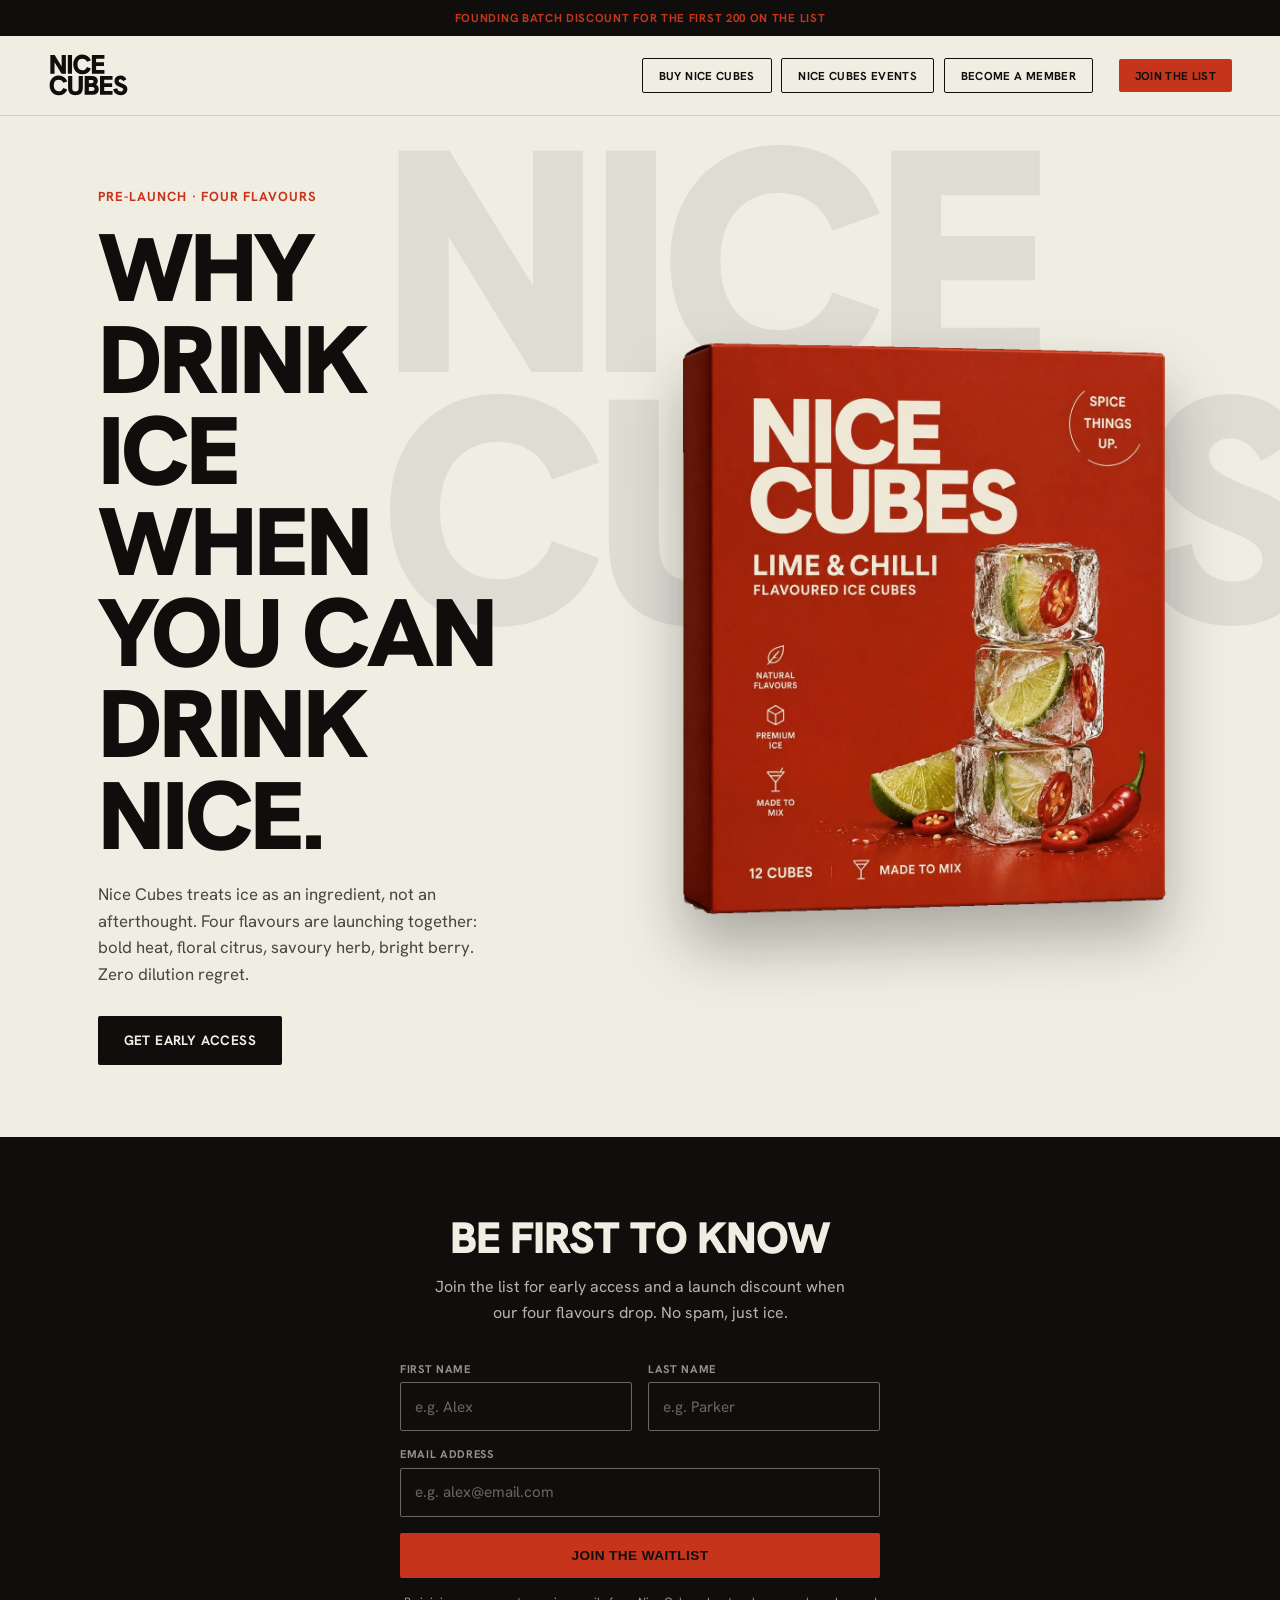
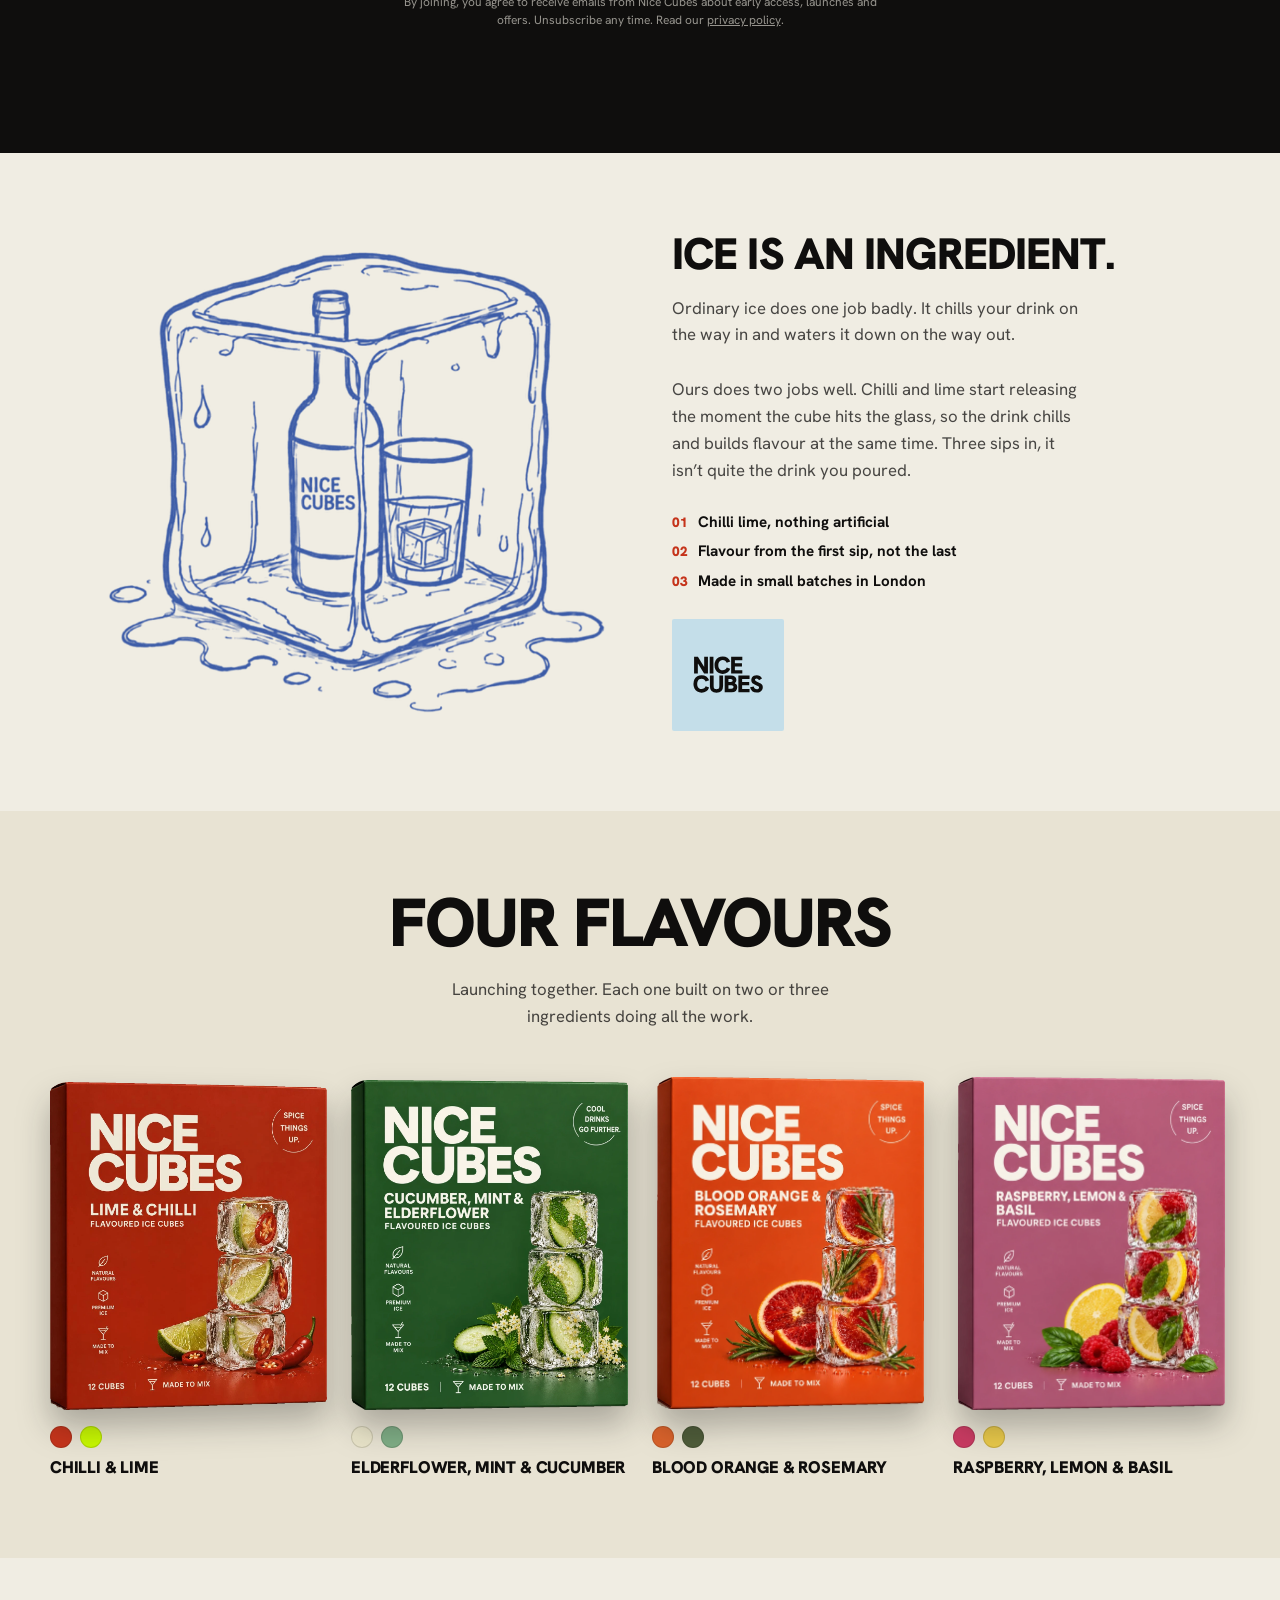
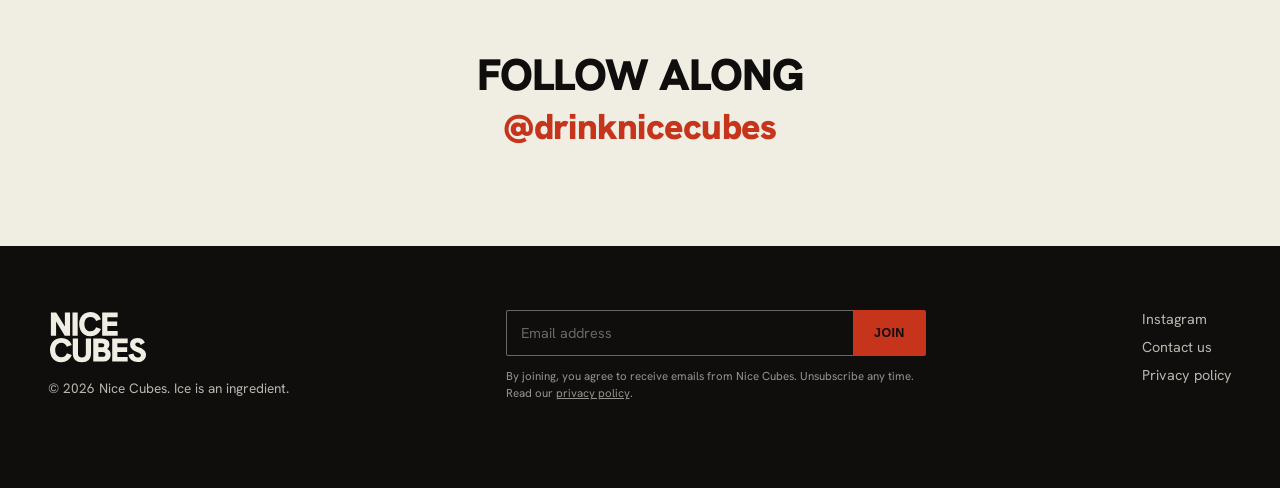
==== index.html @ 355f0e81 "Slim phone menu and text-first hero; spam traps and clearer signup failures; consent lines, footer, " ====
<!doctype html>
<html lang="en">
<head>
<meta charset="UTF-8">
<meta name="viewport" content="width=device-width, initial-scale=1">
<!-- meta:start -->
<title>Nice Cubes | Ice is an ingredient.</title>
<meta name="description" content="Nice Cubes treats ice as an ingredient, not an afterthought. Four flavours are launching together. Join the waitlist for early access and a launch discount.">
<link rel="canonical" href="https://drinknicecubes.com/">
<meta property="og:type" content="website">
<meta property="og:site_name" content="Nice Cubes">
<meta property="og:title" content="Nice Cubes | Ice is an ingredient.">
<meta property="og:description" content="Nice Cubes treats ice as an ingredient, not an afterthought. Four flavours are launching together. Join the waitlist for early access and a launch discount.">
<meta property="og:url" content="https://drinknicecubes.com/">
<meta property="og:image" content="https://drinknicecubes.com/images/og-home.jpg">
<meta property="og:image:width" content="1200">
<meta property="og:image:height" content="630">
<meta name="twitter:card" content="summary_large_image">
<!-- meta:end -->
<link rel="preload" href="/fonts/hanken-grotesk-latin.woff2" as="font" type="font/woff2" crossorigin>
<link rel="icon" href="/images/favicon.svg" type="image/svg+xml">
<link rel="icon" href="/images/favicon-32.png" type="image/png" sizes="32x32">
<link rel="apple-touch-icon" href="/images/apple-touch-icon.png">
<link rel="stylesheet" href="/style.css?v=35">
</head>
<body>

<svg width="0" height="0" style="position:absolute" aria-hidden="true" focusable="false"><defs><path id="nc-wordmark" d="M27 715V18H187L491 509H450V18H607V715H446L144 223H184V715ZM680 715V18H837V715ZM1224 733Q1123 733 1046 687Q969 641 926 558.5Q883 476 883 366Q883 256 926 174Q969 92 1046 46Q1123 0 1224 0Q1339 0 1422 57.5Q1505 115 1541 216L1393 269Q1373 213 1329.5 181.5Q1286 150 1224 150Q1168 150 1126.5 176Q1085 202 1062.5 250Q1040 298 1040 366Q1040 434 1062.5 482.5Q1085 531 1126.5 557Q1168 583 1224 583Q1286 583 1329.5 551.5Q1373 520 1393 464L1541 517Q1505 617 1422 675Q1339 733 1224 733ZM1578 715V18H2046V158H1735V286H2031V426H1735V575H2046V715ZM341 1517Q240 1517 163 1471Q86 1425 43 1342.5Q0 1260 0 1150Q0 1040 43 958Q86 876 163 830Q240 784 341 784Q456 784 539 841.5Q622 899 658 1000L510 1053Q490 997 446.5 965.5Q403 934 341 934Q285 934 243.5 960Q202 986 179.5 1034Q157 1082 157 1150Q157 1218 179.5 1266.5Q202 1315 243.5 1341Q285 1367 341 1367Q403 1367 446.5 1335.5Q490 1304 510 1248L658 1301Q622 1401 539 1459Q456 1517 341 1517ZM965 1517Q828 1517 758.5 1450Q689 1383 689 1247V802H846V1229Q846 1277 854.5 1309Q863 1341 889 1357Q915 1373 965 1373Q1015 1373 1040.5 1357Q1066 1341 1075 1309.5Q1084 1278 1084 1231V802H1241V1242Q1241 1381 1171.5 1449Q1102 1517 965 1517ZM1308 1499V802H1568Q1675 802 1736 849Q1797 896 1797 979Q1797 1025 1779 1061Q1761 1097 1729 1120Q1784 1144 1809.5 1186.5Q1835 1229 1835 1290Q1835 1387 1773.5 1443Q1712 1499 1605 1499ZM1465 1355H1592Q1678 1355 1678 1283Q1678 1248 1655.5 1229Q1633 1210 1592 1210H1465ZM1465 1070H1568Q1602 1070 1621 1052.5Q1640 1035 1640 1004Q1640 976 1621.5 961Q1603 946 1568 946H1465ZM1881 1499V802H2349V942H2038V1070H2334V1210H2038V1359H2349V1499ZM2651 1514Q2535 1514 2461 1454Q2387 1394 2371 1294L2524 1256Q2535 1316 2569.5 1345.5Q2604 1375 2656 1375Q2682 1375 2702.5 1367Q2723 1359 2735 1343Q2747 1327 2747 1305Q2747 1285 2735 1269.5Q2723 1254 2696 1239.5Q2669 1225 2624 1208Q2553 1180 2508 1148.5Q2463 1117 2442 1076Q2421 1035 2421 982Q2421 924 2449.5 879.5Q2478 835 2529.5 809.5Q2581 784 2649 784Q2722 784 2778.5 817.5Q2835 851 2869 919L2744 995Q2725 960 2699.5 941.5Q2674 923 2644 923Q2626 923 2611 930Q2596 937 2587 949.5Q2578 962 2578 979Q2578 996 2588.5 1011Q2599 1026 2627 1041.5Q2655 1057 2705 1076Q2772 1101 2815.5 1131Q2859 1161 2881 1200.5Q2903 1240 2903 1295Q2903 1359 2871.5 1408.5Q2840 1458 2783.5 1486Q2727 1514 2651 1514Z"/></defs></svg>
<svg class="bg-wordmark" viewBox="-60 -60 3023 1637" aria-hidden="true" focusable="false"><use href="#nc-wordmark"/></svg>

<div class="announce"><span class="announce__long">Founding batch discount for the first 200 on the list</span><span class="announce__short">Founding batch discount: first 200</span></div>

<header class="nav" id="site-nav">
  <a class="nav__brand" href="/" aria-label="Nice Cubes home">
    <svg class="logo logo--nav" viewBox="-60 -60 3023 1637" role="img" aria-label="Nice Cubes"><use href="#nc-wordmark"/></svg>
  </a>
  <nav class="nav__links" id="nav-links" aria-label="Main">
    <a class="btn btn--outline btn--sm" href="/buy/">Buy Nice Cubes</a>
    <a class="btn btn--outline btn--sm" href="/events/">Nice Cubes Events</a>
    <a class="btn btn--outline btn--sm" href="/become-a-member/">Become a Member</a>
  </nav>
  <a class="btn btn--accent btn--sm nav__join" href="/#join">Join the list</a>
  <button class="nav__toggle" type="button" aria-expanded="false" aria-controls="nav-links" aria-label="Open menu"><span></span><span></span></button>
</header>

<main id="main">
<div id="page-home">

  <section class="hero">
    <div class="hero__text">
      <p class="eyebrow"><span class="nowrap">Pre-launch</span> &middot; Four flavours</p>
      <h1 class="display">Why drink ice<br>when you can<br>drink nice.</h1>
      <p class="lede">Nice Cubes treats ice as an ingredient, not an afterthought. Four flavours are launching together: bold heat, floral citrus, savoury herb, bright berry. Zero dilution regret.</p>
      <a class="btn btn--dark" href="/#join">Get Early Access</a>
    </div>
    <div class="hero__media">
      <img class="hero__img" src="/images/hero-lime-chilli-box.webp?v=2" alt="Nice Cubes Lime &amp; Chilli flavoured ice cubes box, with three ice cubes containing lime and chilli">
    </div>
  </section>

  <section class="waitlist" id="join">
    <h2 class="h2 h2--onblack">Be first to know</h2>
    <p class="waitlist__copy">Join the list for early access and a launch discount when our four flavours drop. No spam, just ice.</p>

    <form class="form" id="waitlist-form" novalidate>
      <div class="form__row">
        <label class="field">
          <span class="field__label">First name</span>
          <input class="field__input" type="text" name="firstName" placeholder="e.g. Alex" required autocomplete="given-name">
        </label>
        <label class="field">
          <span class="field__label">Last name</span>
          <input class="field__input" type="text" name="lastName" placeholder="e.g. Parker" required autocomplete="family-name">
        </label>
      </div>
      <label class="field field--full">
        <span class="field__label">Email address</span>
        <input class="field__input" type="email" name="email" placeholder="e.g. alex@email.com" required autocomplete="email">
      </label>
      <div class="hp" aria-hidden="true"><label>Leave this field empty<input type="text" name="nc_confirm_url" tabindex="-1" autocomplete="off"></label></div>
      <button class="btn btn--accent btn--block" type="submit">Join the Waitlist</button>
      <p class="form__consent form__consent--dark">By joining, you agree to receive emails from Nice Cubes about early access, launches and offers. Unsubscribe any time. Read our <a href="/privacy/">privacy policy</a>.</p>
      <p class="form__note" role="status" aria-live="polite"></p>

      <aside class="member-prompt" id="member-prompt" role="dialog" aria-modal="false" aria-labelledby="member-prompt-title" hidden>
        <button class="member-prompt__close" type="button" data-dismiss aria-label="Close">&times;</button>
        <span class="member-prompt__tag">Free</span>
        <p class="member-prompt__title" id="member-prompt-title">Would you like to apply for your free membership?</p>
        <p class="member-prompt__text">First access, tastings and a say in what we freeze next.</p>
        <div class="member-prompt__actions">
          <a class="btn btn--dark btn--sm" href="/become-a-member/">Apply for membership</a>
          <button class="member-prompt__later" type="button" data-dismiss>Maybe later</button>
        </div>
      </aside>
    </form>
  </section>

  <section class="ingredient">
    <img class="ingredient__img" src="/images/ingredient-ice-cube-illustration.webp?v=2" alt="Blue line drawing of a melting ice cube with a Nice Cubes bottle and a glass of ice frozen inside it" loading="lazy" decoding="async">
    <div class="ingredient__text">
      <h2 class="h2">Ice is an ingredient.</h2>
      <p class="lede">Ordinary ice does one job badly. It chills your drink on the way in and waters it down on the way out.</p>
      <p class="lede">Ours does two jobs well. Chilli and lime start releasing the moment the cube hits the glass, so the drink chills and builds flavour at the same time. Three sips in, it isn&rsquo;t quite the drink you poured.</p>
      <ol class="principles">
        <li><span class="principles__num">01</span> Chilli lime, nothing artificial</li>
        <li><span class="principles__num">02</span> Flavour from the first sip, not the last</li>
        <li><span class="principles__num">03</span> Made in small batches in London</li>
      </ol>
      <span class="lockup" role="img" aria-label="Nice Cubes wordmark, black on ice blue">
        <svg class="lockup__mark" viewBox="-60 -60 3023 1637" aria-hidden="true" focusable="false"><use href="#nc-wordmark"/></svg>
      </span>
    </div>
  </section>

  <section class="flavours">
    <h2 class="display display--sm">Four Flavours</h2>
    <p class="lede lede--center">Launching together. Each one built on two or three ingredients doing all the work.</p>

    <div class="flavour-grid">
      <div class="flavour-card">
        <img class="flavour-card__img" src="/images/flavour-lime-chilli.webp?v=2" alt="Nice Cubes Lime &amp; Chilli flavoured ice cubes box, with ice cubes containing lime and chilli" loading="lazy" decoding="async">
        <div class="flavour-card__swatches">
          <span class="flavour-dot" style="background:#C5341B;"></span>
          <span class="flavour-dot" style="background:#C8F902;"></span>
        </div>
        <div class="flavour-card__name">Chilli &amp; Lime</div>
      </div>

      <div class="flavour-card">
        <img class="flavour-card__img" src="/images/flavour-cucumber-mint.webp?v=4" alt="Nice Cubes Cucumber, Mint &amp; Elderflower flavoured ice cubes box, with ice cubes containing cucumber, mint and elderflower" loading="lazy" decoding="async">
        <div class="flavour-card__swatches">
          <span class="flavour-dot" style="background:#E9E4C9;"></span>
          <span class="flavour-dot" style="background:#7FAE86;"></span>
        </div>
        <div class="flavour-card__name">Elderflower, Mint &amp; Cucumber</div>
      </div>

      <div class="flavour-card">
        <img class="flavour-card__img" src="/images/flavour-blood-orange-rosemary.webp?v=2" alt="Nice Cubes Blood Orange &amp; Rosemary flavoured ice cubes box, with ice cubes containing blood orange and rosemary" loading="lazy" decoding="async">
        <div class="flavour-card__swatches">
          <span class="flavour-dot" style="background:#D9622B;"></span>
          <span class="flavour-dot" style="background:#4F5D3A;"></span>
        </div>
        <div class="flavour-card__name">Blood Orange &amp; Rosemary</div>
      </div>

      <div class="flavour-card">
        <img class="flavour-card__img" src="/images/flavour-raspberry-lemon-basil.webp?v=2" alt="Nice Cubes Raspberry, Lemon &amp; Basil flavoured ice cubes box, with ice cubes containing raspberry, lemon and basil" loading="lazy" decoding="async">
        <div class="flavour-card__swatches">
          <span class="flavour-dot" style="background:#C93B62;"></span>
          <span class="flavour-dot" style="background:#E9C94A;"></span>
        </div>
        <div class="flavour-card__name">Raspberry, Lemon &amp; Basil</div>
      </div>
    </div>
  </section>

  <section class="follow follow--simple">
    <div class="follow__head">
      <h2 class="h2">Follow along</h2>
      <a class="follow__handle" href="https://www.instagram.com/drinknicecubes/" target="_blank" rel="noopener">@drinknicecubes</a>
    </div>
    <div class="follow__grid" hidden>
      <span class="dropzone dropzone--square" data-hint="Instagram">
        <input type="file" accept="image/*" class="dropzone__input" aria-label="Upload Instagram post 1">
        <span class="dropzone__empty">
          <svg viewBox="0 0 24 24" class="dropzone__icon"><path d="M12 2.2c3.2 0 3.6 0 4.9.07 1.2.06 2 .25 2.4.42.6.24 1 .53 1.5 1a4 4 0 0 1 1 1.5c.17.4.36 1.2.42 2.4.06 1.3.07 1.7.07 4.9s0 3.6-.07 4.9c-.06 1.2-.25 2-.42 2.4a4 4 0 0 1-1 1.5 4 4 0 0 1-1.5 1c-.4.17-1.2.36-2.4.42-1.3.06-1.7.07-4.9.07s-3.6 0-4.9-.07c-1.2-.06-2-.25-2.4-.42a4 4 0 0 1-1.5-1 4 4 0 0 1-1-1.5c-.17-.4-.36-1.2-.42-2.4C2.2 15.6 2.2 15.2 2.2 12s0-3.6.07-4.9c.06-1.2.25-2 .42-2.4a4 4 0 0 1 1-1.5 4 4 0 0 1 1.5-1c.4-.17 1.2-.36 2.4-.42C8.4 2.2 8.8 2.2 12 2.2Zm0 2c-3.15 0-3.52 0-4.77.07-.97.04-1.5.2-1.85.34-.46.18-.8.4-1.15.75-.35.35-.57.68-.75 1.15-.14.35-.3.88-.34 1.85C3.07 9.48 3.07 9.85 3.07 13s0 3.52.07 4.77c.04.97.2 1.5.34 1.85.18.46.4.8.75 1.15.35.35.68.57 1.15.75.35.14.88.3 1.85.34 1.25.06 1.62.07 4.77.07s3.52 0 4.77-.07c.97-.04 1.5-.2 1.85-.34.46-.18.8-.4 1.15-.75.35-.35.57-.68.75-1.15.14-.35.3-.88.34-1.85.06-1.25.07-1.62.07-4.77s0-3.52-.07-4.77c-.04-.97-.2-1.5-.34-1.85a3 3 0 0 0-.75-1.15 3 3 0 0 0-1.15-.75c-.35-.14-.88-.3-1.85-.34C15.52 4.2 15.15 4.2 12 4.2Zm0 3.4a5.4 5.4 0 1 1 0 10.8 5.4 5.4 0 0 1 0-10.8Zm0 2a3.4 3.4 0 1 0 0 6.8 3.4 3.4 0 0 0 0-6.8Zm5.6-2.6a1.26 1.26 0 1 1-2.52 0 1.26 1.26 0 0 1 2.52 0Z"/></svg>
          <span class="dropzone__label">Instagram</span>
          <span class="dropzone__browse">or browse files</span>
        </span>
      </span>
      <span class="dropzone dropzone--square" data-hint="Instagram">
        <input type="file" accept="image/*" class="dropzone__input" aria-label="Upload Instagram post 2">
        <span class="dropzone__empty">
          <svg viewBox="0 0 24 24" class="dropzone__icon"><path d="M12 2.2c3.2 0 3.6 0 4.9.07 1.2.06 2 .25 2.4.42.6.24 1 .53 1.5 1a4 4 0 0 1 1 1.5c.17.4.36 1.2.42 2.4.06 1.3.07 1.7.07 4.9s0 3.6-.07 4.9c-.06 1.2-.25 2-.42 2.4a4 4 0 0 1-1 1.5 4 4 0 0 1-1.5 1c-.4.17-1.2.36-2.4.42-1.3.06-1.7.07-4.9.07s-3.6 0-4.9-.07c-1.2-.06-2-.25-2.4-.42a4 4 0 0 1-1.5-1 4 4 0 0 1-1-1.5c-.17-.4-.36-1.2-.42-2.4C2.2 15.6 2.2 15.2 2.2 12s0-3.6.07-4.9c.06-1.2.25-2 .42-2.4a4 4 0 0 1 1-1.5 4 4 0 0 1 1.5-1c.4-.17 1.2-.36 2.4-.42C8.4 2.2 8.8 2.2 12 2.2Zm0 2c-3.15 0-3.52 0-4.77.07-.97.04-1.5.2-1.85.34-.46.18-.8.4-1.15.75-.35.35-.57.68-.75 1.15-.14.35-.3.88-.34 1.85C3.07 9.48 3.07 9.85 3.07 13s0 3.52.07 4.77c.04.97.2 1.5.34 1.85.18.46.4.8.75 1.15.35.35.68.57 1.15.75.35.14.88.3 1.85.34 1.25.06 1.62.07 4.77.07s3.52 0 4.77-.07c.97-.04 1.5-.2 1.85-.34.46-.18.8-.4 1.15-.75.35-.35.57-.68.75-1.15.14-.35.3-.88.34-1.85.06-1.25.07-1.62.07-4.77s0-3.52-.07-4.77c-.04-.97-.2-1.5-.34-1.85a3 3 0 0 0-.75-1.15 3 3 0 0 0-1.15-.75c-.35-.14-.88-.3-1.85-.34C15.52 4.2 15.15 4.2 12 4.2Zm0 3.4a5.4 5.4 0 1 1 0 10.8 5.4 5.4 0 0 1 0-10.8Zm0 2a3.4 3.4 0 1 0 0 6.8 3.4 3.4 0 0 0 0-6.8Zm5.6-2.6a1.26 1.26 0 1 1-2.52 0 1.26 1.26 0 0 1 2.52 0Z"/></svg>
          <span class="dropzone__label">Instagram</span>
          <span class="dropzone__browse">or browse files</span>
        </span>
      </span>
      <span class="dropzone dropzone--square" data-hint="Instagram">
        <input type="file" accept="image/*" class="dropzone__input" aria-label="Upload Instagram post 3">
        <span class="dropzone__empty">
          <svg viewBox="0 0 24 24" class="dropzone__icon"><path d="M12 2.2c3.2 0 3.6 0 4.9.07 1.2.06 2 .25 2.4.42.6.24 1 .53 1.5 1a4 4 0 0 1 1 1.5c.17.4.36 1.2.42 2.4.06 1.3.07 1.7.07 4.9s0 3.6-.07 4.9c-.06 1.2-.25 2-.42 2.4a4 4 0 0 1-1 1.5 4 4 0 0 1-1.5 1c-.4.17-1.2.36-2.4.42-1.3.06-1.7.07-4.9.07s-3.6 0-4.9-.07c-1.2-.06-2-.25-2.4-.42a4 4 0 0 1-1.5-1 4 4 0 0 1-1-1.5c-.17-.4-.36-1.2-.42-2.4C2.2 15.6 2.2 15.2 2.2 12s0-3.6.07-4.9c.06-1.2.25-2 .42-2.4a4 4 0 0 1 1-1.5 4 4 0 0 1 1.5-1c.4-.17 1.2-.36 2.4-.42C8.4 2.2 8.8 2.2 12 2.2Zm0 2c-3.15 0-3.52 0-4.77.07-.97.04-1.5.2-1.85.34-.46.18-.8.4-1.15.75-.35.35-.57.68-.75 1.15-.14.35-.3.88-.34 1.85C3.07 9.48 3.07 9.85 3.07 13s0 3.52.07 4.77c.04.97.2 1.5.34 1.85.18.46.4.8.75 1.15.35.35.68.57 1.15.75.35.14.88.3 1.85.34 1.25.06 1.62.07 4.77.07s3.52 0 4.77-.07c.97-.04 1.5-.2 1.85-.34.46-.18.8-.4 1.15-.75.35-.35.57-.68.75-1.15.14-.35.3-.88.34-1.85.06-1.25.07-1.62.07-4.77s0-3.52-.07-4.77c-.04-.97-.2-1.5-.34-1.85a3 3 0 0 0-.75-1.15 3 3 0 0 0-1.15-.75c-.35-.14-.88-.3-1.85-.34C15.52 4.2 15.15 4.2 12 4.2Zm0 3.4a5.4 5.4 0 1 1 0 10.8 5.4 5.4 0 0 1 0-10.8Zm0 2a3.4 3.4 0 1 0 0 6.8 3.4 3.4 0 0 0 0-6.8Zm5.6-2.6a1.26 1.26 0 1 1-2.52 0 1.26 1.26 0 0 1 2.52 0Z"/></svg>
          <span class="dropzone__label">Instagram</span>
          <span class="dropzone__browse">or browse files</span>
        </span>
      </span>
      <span class="dropzone dropzone--square" data-hint="Instagram">
        <input type="file" accept="image/*" class="dropzone__input" aria-label="Upload Instagram post 4">
        <span class="dropzone__empty">
          <svg viewBox="0 0 24 24" class="dropzone__icon"><path d="M12 2.2c3.2 0 3.6 0 4.9.07 1.2.06 2 .25 2.4.42.6.24 1 .53 1.5 1a4 4 0 0 1 1 1.5c.17.4.36 1.2.42 2.4.06 1.3.07 1.7.07 4.9s0 3.6-.07 4.9c-.06 1.2-.25 2-.42 2.4a4 4 0 0 1-1 1.5 4 4 0 0 1-1.5 1c-.4.17-1.2.36-2.4.42-1.3.06-1.7.07-4.9.07s-3.6 0-4.9-.07c-1.2-.06-2-.25-2.4-.42a4 4 0 0 1-1.5-1 4 4 0 0 1-1-1.5c-.17-.4-.36-1.2-.42-2.4C2.2 15.6 2.2 15.2 2.2 12s0-3.6.07-4.9c.06-1.2.25-2 .42-2.4a4 4 0 0 1 1-1.5 4 4 0 0 1 1.5-1c.4-.17 1.2-.36 2.4-.42C8.4 2.2 8.8 2.2 12 2.2Zm0 2c-3.15 0-3.52 0-4.77.07-.97.04-1.5.2-1.85.34-.46.18-.8.4-1.15.75-.35.35-.57.68-.75 1.15-.14.35-.3.88-.34 1.85C3.07 9.48 3.07 9.85 3.07 13s0 3.52.07 4.77c.04.97.2 1.5.34 1.85.18.46.4.8.75 1.15.35.35.68.57 1.15.75.35.14.88.3 1.85.34 1.25.06 1.62.07 4.77.07s3.52 0 4.77-.07c.97-.04 1.5-.2 1.85-.34.46-.18.8-.4 1.15-.75.35-.35.57-.68.75-1.15.14-.35.3-.88.34-1.85.06-1.25.07-1.62.07-4.77s0-3.52-.07-4.77c-.04-.97-.2-1.5-.34-1.85a3 3 0 0 0-.75-1.15 3 3 0 0 0-1.15-.75c-.35-.14-.88-.3-1.85-.34C15.52 4.2 15.15 4.2 12 4.2Zm0 3.4a5.4 5.4 0 1 1 0 10.8 5.4 5.4 0 0 1 0-10.8Zm0 2a3.4 3.4 0 1 0 0 6.8 3.4 3.4 0 0 0 0-6.8Zm5.6-2.6a1.26 1.26 0 1 1-2.52 0 1.26 1.26 0 0 1 2.52 0Z"/></svg>
          <span class="dropzone__label">Instagram</span>
          <span class="dropzone__browse">or browse files</span>
        </span>
      </span>
    </div>
  </section>

</div>

<section class="subpage" id="page-buy" hidden>
  <p class="eyebrow eyebrow--center">Shop &middot; Coming soon</p>
  <h1 class="subpage__title">Chill out.</h1>
  <p class="subpage__copy">Your cubes are still freezing. Nice Cubes isn&rsquo;t for sale just yet, but join the waitlist and we&rsquo;ll email you the moment Chilli Lime is ready to order.</p>
  <div class="freezer" role="img" aria-label="An ice cube tray with five cubes frozen and one still setting">
    <span class="freezer__cube"></span>
    <span class="freezer__cube"></span>
    <span class="freezer__cube"></span>
    <span class="freezer__cube"></span>
    <span class="freezer__cube"></span>
    <span class="freezer__cube freezer__cube--setting"></span>
  </div>
  <p class="freezer__label">Nearly set</p>
  <a class="btn btn--dark" href="/#join">Join the waitlist</a>
</section>

<section class="event" id="page-events" data-sold-out hidden>
  <div class="event__inner">
    <div class="event__banner-wrap">
      <img class="event__banner" src="/images/supper-club-banner.webp" alt="Nice Cubes Supper Club poster. Food by Oliver Wilson, 3rd October, 6:30 to 11pm, East London. Good drinks, better ice. Seasonal fine dining. A space worth saving." loading="lazy" decoding="async">
      <span class="event__stamp" aria-hidden="true">Sold out</span>
    </div>

    <div class="event__layout">
      <div class="event__body">
        <p class="eyebrow">First launch event</p>
        <h1 class="display display--event">A Nice Cubes<br>Supper.</h1>
        <p class="event__tagline">Good drinks. Better ice.</p>

        <ul class="event__meta">
          <li><span class="event__meta-label">Date</span>Saturday 3rd October 2026</li>
          <li><span class="event__meta-label">Time</span>6:30pm to 11:00pm</li>
          <li><span class="event__meta-label">Location</span>Palm 2, Lower Clapton Rd, East London E5&nbsp;0QJ</li>
        </ul>

        <p class="lede">An evening of amazing food, quality drinks and fabulous ice. We&rsquo;re bringing Nice Cubes to the world for an intimate supper, with food by Oliver Wilson and friends.</p>
        <p class="lede">Expect a seasonal menu, <span class="nowrap">long-table</span> dining, carefully made drinks, flavoured ice, and a room full of nice people.</p>
        <p class="event__cue">Come playful. Bring a little spice.</p>

        <div class="event__tickets">
          <a class="btn btn--accent btn--lg" href="https://www.tickettailor.com/events/nicecubes/2355567" target="_blank" rel="noopener">Get Tickets</a>
        </div>

        <div class="event__soldout" role="status">
          <p class="event__soldout-title">Sold out. Nice one.</p>
          <p class="event__soldout-copy">Every seat is taken and we&rsquo;re having a bit of a meltdown. Join the list and you&rsquo;ll be first to hear about the next supper.</p>
          <div class="event__actions">
            <a class="btn btn--dark" href="/#join">Join the list</a>
            <a class="btn btn--outline" href="https://www.tickettailor.com/events/nicecubes/2355567" target="_blank" rel="noopener">View the event page</a>
          </div>
        </div>
      </div>

      <aside class="event__card">
        <div class="event__card-title">A Nice Cubes Supper</div>
        <div class="event__card-row">Sat 3 Oct 2026 &middot; 6:30 to 11:00pm</div>
        <div class="event__card-row">Palm 2, E5 0QJ &middot; East London</div>
        <div class="event__tickets">
          <a class="btn btn--dark btn--block" href="https://www.tickettailor.com/events/nicecubes/2355567" target="_blank" rel="noopener">Buy Tickets</a>
          <div class="event__card-note">Tickets &amp; booking handled securely by Ticket&nbsp;Tailor.</div>
        </div>
        <div class="event__card-soldout">
          <span class="event__badge">Sold out</span>
          <a class="btn btn--accent btn--block" href="/#join">Join the list for the next one</a>
          <a class="btn btn--outline-light btn--block" href="https://www.tickettailor.com/events/nicecubes/2355567" target="_blank" rel="noopener">View the event page</a>
        </div>
      </aside>
    </div>
  </div>
</section>

<section class="apply" id="page-apply" hidden>
  <div class="apply__inner">
    <p class="eyebrow eyebrow--center">Community &middot; Cool people welcome</p>
    <h2 class="h2 h2--center">Become a member</h2>
    <p class="lede lede--center">Join the Nice Cubes community: first access, tastings, and a say in what we make next.</p>

    <ul class="perks">
      <li class="perk"><span class="perk__num">01</span><strong class="perk__title">First in line</strong><span class="perk__text">First access to new flavours and drops.</span></li>
      <li class="perk"><span class="perk__num">02</span><strong class="perk__title">Taste tests</strong><span class="perk__text">Invites to tastings and events.</span></li>
      <li class="perk"><span class="perk__num">03</span><strong class="perk__title">Your say</strong><span class="perk__text">A say in what we freeze next.</span></li>
    </ul>

    <div class="apply__grid">
      <div class="member-card-wrap">
        <div class="member-card" aria-hidden="true">
          <svg class="member-card__logo" viewBox="-60 -60 3023 1637" focusable="false"><use href="#nc-wordmark"/></svg>
          <span class="member-card__tag">Member</span>
          <div class="member-card__name" id="card-name">Your name</div>
          <div class="member-card__row">
            <span class="member-card__label">Favourite flavour</span>
            <strong class="member-card__value" id="card-flavour">Your pick</strong>
          </div>
          <div class="member-card__foot">Chilled since 2026</div>
        </div>
        <p class="member-card__hint">Fill in the form and watch your card come together.</p>
      </div>

    <form class="form form--light" id="apply-form" novalidate>
      <div class="form__row">
        <label class="field">
          <span class="field__label">First name</span>
          <input class="field__input" type="text" name="firstName" placeholder="First name" required autocomplete="given-name">
        </label>
        <label class="field">
          <span class="field__label">Last name</span>
          <input class="field__input" type="text" name="lastName" placeholder="Last name" required autocomplete="family-name">
        </label>
      </div>
      <label class="field field--full">
        <span class="field__label">Email address</span>
        <input class="field__input" type="email" name="email" placeholder="Email address" required autocomplete="email">
      </label>
      <div class="form__row">
        <label class="field">
          <span class="field__label">Phone number</span>
          <input class="field__input" type="tel" name="phone" placeholder="Phone number" required autocomplete="tel">
        </label>
        <label class="field">
          <span class="field__label">Postcode</span>
          <input class="field__input" type="text" name="postcode" placeholder="Postcode" required autocomplete="postal-code">
        </label>
      </div>
      <label class="field field--full">
        <span class="field__label">Favourite ice flavour</span>
        <select class="field__input" name="flavour" required>
          <option value="" disabled selected>Choose your favourite</option>
          <option>Chilli &amp; Lime</option>
          <option>Elderflower, Mint &amp; Cucumber</option>
          <option>Blood Orange &amp; Rosemary</option>
          <option>Raspberry, Lemon &amp; Basil</option>
        </select>
      </label>
      <label class="field field--full">
        <span class="field__label">Suggestions for Nice Cubes</span>
        <textarea class="field__input field__textarea" name="suggestion" rows="4" placeholder="Suggestions for Nice Cubes" required></textarea>
      </label>
      <div class="hp" aria-hidden="true"><label>Leave this field empty<input type="text" name="nc_confirm_url" tabindex="-1" autocomplete="off"></label></div>
      <p class="form__required">All fields are required.</p>
      <button class="btn btn--dark btn--block" type="submit">Submit Application</button>
      <p class="form__consent">By submitting, you agree to receive emails from Nice Cubes about the community, tastings and launches. Unsubscribe any time. Read our <a href="/privacy/">privacy policy</a>.</p>
      <p class="form__note" role="status" aria-live="polite"></p>
    </form>
    </div>
  </div>
</section>

<section class="legal" id="page-privacy" hidden>
  <div class="legal__inner">
    <p class="eyebrow">Legal</p>
    <h1 class="legal__title">Privacy policy</h1>
    <p class="legal__updated">Last updated: September 2026</p>
    <p>This page explains what personal information Nice Cubes collects on drinknicecubes.com, why we collect it, and what your rights are. We have kept it short and in plain English.</p>

    <h2>Who we are</h2>
    <p>Nice Cubes (&ldquo;we&rdquo;, &ldquo;us&rdquo;) makes flavoured ice cubes and runs this website. If you have any questions about your information, message us on Instagram at <a href="https://ig.me/m/drinknicecubes" target="_blank" rel="noopener">@drinknicecubes</a>.</p>

    <h2>What we collect and why</h2>
    <ul>
      <li><strong>Waitlist and newsletter signups:</strong> your first name, last name (waitlist only) and email address. We use them to send you news about early access, launches and offers, including the founding batch discount. We do this with your consent.</li>
      <li><strong>Membership applications:</strong> your name, email address, phone number, postcode, favourite flavour and suggestions. We use them to run the Nice Cubes community, such as early access, tastings and events, to get in touch about your application, and to help us decide what to make next. We do this with your consent.</li>
      <li><strong>Visiting the site:</strong> like any website, the company that hosts it (GitHub) receives your IP address and basic technical details when your browser loads a page. This is used to deliver the site and keep it secure.</li>
    </ul>
    <p>You never have to give us any of this. If you don&rsquo;t, you can still browse the whole site.</p>

    <h2>Cookies and tracking</h2>
    <p>This website doesn&rsquo;t use cookies, analytics or advertising trackers, and it doesn&rsquo;t store anything on your device. If that ever changes, we will update this page and ask for your permission where the law requires it.</p>

    <h2>Who we share it with</h2>
    <p>We use trusted services to run the site, and we don&rsquo;t sell your information.</p>
    <ul>
      <li><strong>Klaviyo:</strong> an email marketing service that stores your signup details and sends our emails. It may process information outside the UK, using the safeguards the law requires.</li>
      <li><strong>GitHub:</strong> hosts this website.</li>
    </ul>
    <p>Our site links to other websites, such as Ticket Tailor for event tickets and Instagram. They have their own privacy policies.</p>

    <h2>How long we keep it</h2>
    <p>We keep your details for as long as you stay subscribed or are part of the community, or until you ask us to delete them. If you unsubscribe, we stop emailing you. If you would like your details removed completely, ask us.</p>

    <h2>Your rights</h2>
    <p>You can ask us to show you the information we hold about you, correct it, delete it, restrict or object to how we use it, or give you a copy to take elsewhere. You can withdraw your consent to emails at any time using the unsubscribe link in any email we send.</p>
    <p>To use any of these rights, message us on Instagram at <a href="https://ig.me/m/drinknicecubes" target="_blank" rel="noopener">@drinknicecubes</a>. If you are unhappy with how we handle your information, you can complain to the Information Commissioner&rsquo;s Office at <a href="https://ico.org.uk" target="_blank" rel="noopener">ico.org.uk</a>.</p>

    <h2>Changes to this policy</h2>
    <p>We may update this policy from time to time. The date at the top shows when it last changed.</p>
  </div>
</section>

</main>

<footer class="footer">
  <div class="footer__brand">
    <svg class="logo logo--footer" viewBox="-60 -60 3023 1637" role="img" aria-label="Nice Cubes"><use href="#nc-wordmark"/></svg>
    <p class="footer__copy">&copy; 2026 Nice Cubes. Ice is an ingredient.</p>
  </div>
  <div class="footer__signup">
    <form class="footer__form" id="footer-form" novalidate>
      <input class="footer__input" type="email" name="email" placeholder="Email address" required autocomplete="email" aria-label="Email address">
      <button class="footer__btn" type="submit">Join</button>
      <div class="hp" aria-hidden="true"><label>Leave this field empty<input type="text" name="nc_confirm_url" tabindex="-1" autocomplete="off"></label></div>
    </form>
    <p class="footer__consent">By joining, you agree to receive emails from Nice Cubes. Unsubscribe any time. Read our <a href="/privacy/">privacy policy</a>.</p>
    <p class="footer__note" role="status" aria-live="polite"></p>
  </div>
  <nav class="footer__links" aria-label="Footer">
    <a href="https://www.instagram.com/drinknicecubes/" target="_blank" rel="noopener">Instagram</a>
    <a href="https://ig.me/m/drinknicecubes" target="_blank" rel="noopener">Contact us</a>
    <a href="/privacy/">Privacy policy</a>
  </nav>
</footer>

<script src="/script.js?v=16"></script>
</body>
</html>
---- style.css ----
/* Hanken Grotesk, hosted here (Latin subset, weights 400 to 900). Licence: fonts/OFL.txt */
@font-face {
  font-family: 'Hanken Grotesk';
  src: url('/fonts/hanken-grotesk-latin.woff2') format('woff2');
  font-weight: 400 900;
  font-style: normal;
  font-display: swap;
}

:root {
  --cream: #f0ede3;
  --cream-alt: #e8e3d3;
  --ink: #0f0e0d;
  --accent: #c5341b;
  --accent-dark: #a12a15;
  --lime: #c8f902;
  --ice: #c4dee9;
  --muted: rgba(15, 14, 13, 0.75);
  --muted-2: rgba(15, 14, 13, 0.6);
  --line: rgba(15, 14, 13, 0.14);
  --on-dark: #f0ede3;
  --on-dark-muted: rgba(240, 237, 227, 0.75);
  --on-dark-label: rgba(240, 237, 227, 0.6);
  --on-dark-line: rgba(240, 237, 227, 0.4);
  --radius: 2px;
  --maxw: 1180px;
}

* { box-sizing: border-box; }

html { scroll-behavior: smooth; }

body {
  margin: 0;
  background: var(--cream);
  color: var(--ink);
  font-family: 'Hanken Grotesk', -apple-system, BlinkMacSystemFont, sans-serif;
  -webkit-font-smoothing: antialiased;
}

img { max-width: 100%; display: block; }

[hidden] { display: none !important; }

.display, .h2 {
  font-weight: 900;
  text-transform: uppercase;
  letter-spacing: -0.03em;
  line-height: 0.95;
  margin: 0;
}

.display { font-size: clamp(2.75rem, 8vw, 6rem); }
.display--sm { font-size: clamp(2.25rem, 6vw, 4.25rem); text-align: center; }

.h2 { font-size: clamp(1.9rem, 4vw, 2.75rem); letter-spacing: -0.02em; }
.h2--onblack { color: var(--on-dark); text-align: center; }
.h2--center { text-align: center; }

.eyebrow {
  color: var(--accent);
  font-weight: 700;
  font-size: 0.82rem;
  letter-spacing: 0.08em;
  text-transform: uppercase;
  margin: 0 0 1.1rem;
}

.eyebrow--center { text-align: center; }

.lede {
  font-size: 1.05rem;
  line-height: 1.6;
  color: var(--muted);
  max-width: 46ch;
  margin: 1.25rem 0 1.75rem;
}

.lede--center { max-width: 50ch; margin-left: auto; margin-right: auto; text-align: center; }

/* Announcement bar */
.announce {
  background: var(--ink);
  color: var(--accent);
  text-align: center;
  font-weight: 700;
  font-size: 0.72rem;
  letter-spacing: 0.06em;
  text-transform: uppercase;
  padding: 0.65rem 1rem;
  white-space: nowrap;
  overflow: hidden;
}

.announce__short { display: none; }

/* Nav */
.nav {
  display: flex;
  align-items: center;
  justify-content: space-between;
  gap: 1rem;
  padding: 1.1rem clamp(1.25rem, 4vw, 3rem);
  border-bottom: 1px solid var(--line);
  position: sticky;
  top: 0;
  background: var(--cream);
  z-index: 50;
}

.nav__brand {
  display: flex;
  align-items: center;
  gap: 0.6rem;
  text-decoration: none;
  color: var(--ink);
}

.nav__links {
  display: flex;
  align-items: center;
  gap: 0.6rem;
  margin-left: auto;
}

.nav__join { margin-left: 0.6rem; }

.nav__toggle { display: none; }

/* Logo: stacked all-caps wordmark (Hanken Grotesk 900, tracking -45), one shared vector */
.logo { display: block; height: auto; aspect-ratio: 3023 / 1637; overflow: visible; fill: currentColor; }
.logo--nav { width: 81px; color: var(--ink); }
.logo--footer { width: 100px; color: var(--on-dark); margin-bottom: 0.9rem; }

/* Black on ice blue lockup */
.lockup {
  display: inline-flex;
  align-items: center;
  justify-content: center;
  width: 112px;
  height: 112px;
  background: var(--ice);
  color: var(--ink);
  border-radius: var(--radius);
}
.lockup__mark { width: 64.5%; height: auto; aspect-ratio: 3023 / 1637; overflow: visible; fill: currentColor; }

/* Buttons */
.btn {
  display: inline-flex;
  align-items: center;
  justify-content: center;
  border: none;
  border-radius: var(--radius);
  font-weight: 700;
  font-size: 0.85rem;
  letter-spacing: 0.03em;
  text-transform: uppercase;
  text-decoration: none;
  padding: 0.95rem 1.6rem;
  cursor: pointer;
  transition: transform 0.15s ease, background 0.15s ease, color 0.15s ease, opacity 0.15s ease;
}

.btn:hover { transform: translateY(-1px); }
.btn:active { transform: translateY(0); }

.btn--dark { background: var(--ink); color: var(--cream); }
.btn--dark:hover { background: #050403; }

.btn--accent { background: var(--accent); color: var(--ink); }
.btn--accent:hover { background: var(--accent-dark); color: var(--cream); }

.btn--outline {
  background: transparent;
  color: var(--ink);
  border: 1px solid var(--ink);
}
.btn--outline:hover { background: var(--ink); color: var(--cream); }

.btn--outline-light {
  background: transparent;
  color: var(--on-dark);
  border: 1px solid var(--on-dark-line);
}
.btn--outline-light:hover { background: var(--on-dark); color: var(--ink); }

.btn--sm { padding: 0.55rem 1rem; font-size: 0.72rem; }

.btn--block { width: 100%; }

/* Hero */
.hero {
  max-width: var(--maxw);
  margin: 0 auto;
  padding: clamp(2.5rem, 6vw, 4.5rem) clamp(1.25rem, 4vw, 3rem);
  display: grid;
  grid-template-columns: 1fr 1fr;
  gap: clamp(2rem, 5vw, 4rem);
  align-items: center;
  position: relative;
  overflow: hidden;
}

/* Site-wide background wordmark.
   One fixed layer sits above every section background but below all content, so each section
   slides over it. Blend mode "difference" keeps it a faint dark tint on light sections and a
   faint light tint on the black ones. */
.bg-wordmark {
  position: fixed;
  top: 14vh;
  right: -4vw;
  width: min(1000px, 75vw);
  height: auto;
  aspect-ratio: 3023 / 1637;
  overflow: visible;
  fill: #fff;
  mix-blend-mode: difference;
  opacity: 0.075;
  pointer-events: none;
  user-select: none;
  z-index: -1;
}

/* Sections with a solid colour draw it on a layer beneath the wordmark */
.waitlist, .flavours, .footer { position: relative; }
.waitlist::before, .flavours::before, .footer::before {
  content: '';
  position: absolute;
  inset: 0;
  z-index: -2;
}
.waitlist::before, .footer::before { background: var(--ink); }
.flavours::before { background: var(--cream-alt); }

.hero__text, .hero__media { position: relative; z-index: 1; }

.hero__text { max-width: 46ch; }

.hero__img {
  width: 100%;
  height: auto;
  /* transparent cutout, so the shadow follows the box itself and it floats above the wordmark */
  filter: drop-shadow(0 34px 30px rgba(15, 14, 13, 0.3));
}

/* Waitlist */
.waitlist {
  color: var(--on-dark);
  padding: clamp(3rem, 7vw, 5rem) 1.5rem;
  text-align: center;
  scroll-margin-top: 5rem;
}

.waitlist__copy {
  color: var(--on-dark-muted);
  max-width: 46ch;
  margin: 1rem auto 2.25rem;
  line-height: 1.6;
}

.form {
  position: relative;
  max-width: 480px;
  margin: 0 auto;
  text-align: left;
}

.form__row {
  display: grid;
  grid-template-columns: 1fr 1fr;
  gap: 1rem;
}

.field { display: block; margin-bottom: 1rem; }
.field--full { grid-column: 1 / -1; }

.field__label {
  display: block;
  font-size: 0.7rem;
  font-weight: 700;
  letter-spacing: 0.06em;
  text-transform: uppercase;
  color: var(--on-dark-label);
  margin-bottom: 0.4rem;
}

.field__input {
  width: 100%;
  background: transparent;
  border: 1px solid var(--on-dark-line);
  border-radius: var(--radius);
  padding: 0.85rem 0.9rem;
  color: var(--on-dark);
  font-family: inherit;
  font-size: 0.95rem;
}

.field__textarea { resize: vertical; }

.field__input::placeholder { color: rgba(240, 237, 227, 0.4); }
.field__input:focus { outline: 2px solid var(--accent); outline-offset: 1px; }
.field__input:invalid.touched { border-color: #d97070; }
.form--light .field__input:invalid.touched { border-color: #b0361a; }

/* Dropdown */
.form--light select.field__input {
  appearance: none;
  -webkit-appearance: none;
  padding-right: 2.75rem;
  cursor: pointer;
  background-image: url("data:image/svg+xml,%3Csvg xmlns='http://www.w3.org/2000/svg' viewBox='0 0 12 8' fill='none' stroke='%230f0e0d' stroke-width='2' stroke-linecap='round' stroke-linejoin='round'%3E%3Cpath d='M1 1.5l5 5 5-5'/%3E%3C/svg%3E");
  background-repeat: no-repeat;
  background-position: right 1rem center;
  background-size: 12px 8px;
}
.form--light select.field__input:required:invalid { color: rgba(15, 14, 13, 0.4); }
.form--light select.field__input option { color: var(--ink); }

.form__required {
  margin: 0.25rem 0 1rem;
  font-size: 0.78rem;
  color: var(--muted-2);
}

/* Light-theme form (Become a Member) */
.form--light .field__label { color: var(--muted-2); }
.form--light .field__input {
  color: var(--ink);
  border-color: var(--ink);
  background: var(--cream);
}
.form--light .field__input::placeholder { color: rgba(15, 14, 13, 0.4); }

.form__consent {
  margin: 0.9rem 0 0;
  font-size: 0.75rem;
  line-height: 1.5;
  text-align: center;
  color: var(--muted-2);
}

.form__note {
  margin-top: 0.9rem;
  min-height: 1.2em;
  font-size: 0.85rem;
  text-align: center;
  color: var(--lime);
}

.form--light .form__note { color: var(--accent); }

.form__note--error { color: #e08a6d; }
.form--light .form__note--error { color: #b0361a; }

/* Ingredient section */
.ingredient {
  max-width: var(--maxw);
  margin: 0 auto;
  padding: clamp(3rem, 7vw, 5rem) clamp(1.25rem, 4vw, 3rem);
  display: grid;
  grid-template-columns: 1fr 1fr;
  gap: clamp(2rem, 5vw, 4rem);
  align-items: center;
}

.ingredient__img {
  width: 100%;
  height: auto;
  /* transparent line drawing: sits straight on the page, no shadow */
}

.principles {
  list-style: none;
  margin: 0 0 1.75rem;
  padding: 0;
  display: flex;
  flex-direction: column;
  gap: 0.6rem;
}

.principles li {
  font-weight: 700;
  font-size: 0.95rem;
  display: flex;
  gap: 0.6rem;
  align-items: baseline;
}

.principles__num { color: var(--accent); font-weight: 900; font-size: 0.85rem; }

/* Four flavours */
.flavours {
  padding: clamp(3rem, 7vw, 5rem) clamp(1.25rem, 4vw, 3rem);
  text-align: center;
}

.flavour-grid {
  max-width: var(--maxw);
  margin: 3rem auto 0;
  display: grid;
  grid-template-columns: repeat(4, 1fr);
  gap: 1.5rem;
  text-align: left;
}

.flavour-card__img {
  width: 100%;
  aspect-ratio: 5 / 6;
  object-fit: contain;
  object-position: center bottom;
  /* transparent cutouts: shadow follows each box so they float on the section */
  filter: drop-shadow(0 18px 16px rgba(15, 14, 13, 0.28));
}

.flavour-card__swatches {
  display: flex;
  gap: 0.5rem;
  margin: 1rem 0 0.6rem;
}

.flavour-dot {
  width: 22px;
  height: 22px;
  border-radius: 50%;
  box-shadow: inset 0 0 0 1px rgba(15, 14, 13, 0.14);
}

.flavour-card__name {
  font-weight: 900;
  text-transform: uppercase;
  letter-spacing: -0.01em;
  font-size: 1.05rem;
  line-height: 1.2;
}

/* Follow */
.follow {
  max-width: var(--maxw);
  margin: 0 auto;
  padding: clamp(3rem, 7vw, 5rem) clamp(1.25rem, 4vw, 3rem);
}

.follow__head {
  display: flex;
  align-items: baseline;
  justify-content: space-between;
  margin-bottom: 1.75rem;
  flex-wrap: wrap;
  gap: 0.75rem;
}

.follow__handle {
  color: var(--accent);
  font-weight: 700;
  letter-spacing: 0.04em;
  text-decoration: none;
}

.follow__handle:hover { text-decoration: underline; }

/* Follow: simple handle-only version (image grid hidden) */
.follow--simple { text-align: center; padding-top: clamp(3.5rem, 8vw, 6rem); padding-bottom: clamp(3.5rem, 8vw, 6rem); }
.follow--simple .follow__head { flex-direction: column; align-items: center; justify-content: center; gap: 0.5rem; margin-bottom: 0; }
.follow--simple .follow__handle { font-size: clamp(1.4rem, 4vw, 2.25rem); font-weight: 900; letter-spacing: -0.02em; }

.follow__grid {
  display: grid;
  grid-template-columns: repeat(4, 1fr);
  gap: 1rem;
}

/* Footer (home page only) */
.footer {
  color: var(--on-dark-muted);
  padding: clamp(2.5rem, 6vw, 4rem) clamp(1.25rem, 4vw, 3rem);
  display: flex;
  flex-wrap: wrap;
  justify-content: space-between;
  align-items: flex-start;
  gap: 2rem;
}

.footer__copy { font-size: 0.85rem; margin: 0.75rem 0 0; }

.footer__signup { flex: 1 1 320px; max-width: 420px; }
.footer__consent { margin: 0.7rem 0 0; font-size: 0.72rem; line-height: 1.5; color: var(--on-dark-label); }
.footer__consent a, .form__consent--dark a { color: inherit; text-decoration: underline; }
.footer__note { margin: 0.5rem 0 0; min-height: 1.1em; font-size: 0.8rem; color: #e08a6d; }
.footer__note a { color: inherit; text-decoration: underline; }

.footer__links { display: flex; flex-direction: column; gap: 0.6rem; font-size: 0.9rem; }
.footer__links a { color: var(--on-dark-muted); text-decoration: none; }
.footer__links a:hover { color: var(--on-dark); text-decoration: underline; }

.footer__form {
  display: flex;
  width: 100%;
}

.footer__input {
  flex: 1;
  min-width: 0;
  padding: 0.8rem 0.9rem;
  border: 1px solid var(--on-dark-line);
  border-right: none;
  background: transparent;
  color: var(--on-dark);
  font-family: inherit;
  font-size: 0.9rem;
  border-radius: var(--radius) 0 0 var(--radius);
}

.footer__input::placeholder { color: rgba(240, 237, 227, 0.4); }
.footer__input:focus { outline: none; border-color: var(--accent); }

.footer__btn {
  background: var(--accent);
  color: var(--ink);
  border: none;
  padding: 0.8rem 1.3rem;
  font-weight: 700;
  font-size: 0.78rem;
  text-transform: uppercase;
  letter-spacing: 0.03em;
  cursor: pointer;
  border-radius: 0 var(--radius) var(--radius) 0;
  white-space: nowrap;
}

.footer__btn:hover { background: var(--accent-dark); }

/* Sub-pages: Buy / Events */
.subpage {
  min-height: 60vh;
  display: flex;
  flex-direction: column;
  align-items: center;
  justify-content: center;
  text-align: center;
  padding: clamp(4rem, 10vw, 7.5rem) clamp(1.25rem, 5vw, 4rem);
}

.subpage__title {
  font-weight: 900;
  text-transform: uppercase;
  letter-spacing: -0.03em;
  line-height: 0.95;
  font-size: clamp(2.5rem, 7vw, 4.5rem);
  margin: 0 0 1.25rem;
}

.subpage__copy {
  font-size: 1.1rem;
  line-height: 1.5;
  color: var(--muted);
  max-width: 36ch;
  margin: 0 0 2rem;
}

/* Little ice cube tray on the Buy page */
.freezer {
  display: flex;
  gap: 0.55rem;
  margin: 0 0 0.7rem;
  padding: 0.6rem;
  border: 2px solid var(--ink);
  border-radius: 8px;
}

.freezer__cube {
  width: clamp(30px, 8vw, 40px);
  aspect-ratio: 1;
  border-radius: 5px;
  background: var(--ice);
  box-shadow: inset 0 0 0 1px rgba(15, 14, 13, 0.14), inset 6px 6px 0 rgba(255, 255, 255, 0.5);
}

.freezer__cube--setting {
  background: transparent;
  box-shadow: inset 0 0 0 2px rgba(15, 14, 13, 0.25);
  animation: setting 2.4s ease-in-out infinite;
}

@keyframes setting {
  0%, 100% { background: transparent; }
  50% { background: rgba(196, 222, 233, 0.75); }
}

@media (prefers-reduced-motion: reduce) {
  .freezer__cube--setting { animation: none; background: rgba(196, 222, 233, 0.5); }
}

.freezer__label {
  margin: 0 0 2rem;
  font-size: 0.72rem;
  font-weight: 700;
  letter-spacing: 0.08em;
  text-transform: uppercase;
  color: var(--muted-2);
}

/* Events */
.event { padding: clamp(3rem, 7vw, 5rem) clamp(1.25rem, 4vw, 3rem); }
.event__inner { max-width: var(--maxw); margin: 0 auto; }

.display--event { font-size: clamp(2.5rem, 6.5vw, 4.75rem); margin-bottom: 0.6rem; }

.event__layout {
  display: grid;
  grid-template-columns: 1.6fr 1fr;
  gap: clamp(2rem, 5vw, 4rem);
  align-items: start;
}

.event__tagline {
  font-weight: 700;
  font-style: italic;
  color: var(--muted);
  margin: 0 0 1.75rem;
}

.event__meta {
  list-style: none;
  margin: 0 0 2rem;
  padding: 1.25rem 0;
  border-top: 1px solid var(--line);
  border-bottom: 1px solid var(--line);
  display: flex;
  flex-direction: column;
  gap: 0.65rem;
}

.event__meta li { font-size: 0.95rem; font-weight: 600; }

.event__meta-label {
  display: inline-block;
  min-width: 92px;
  color: var(--accent);
  font-weight: 700;
  font-size: 0.72rem;
  letter-spacing: 0.06em;
  text-transform: uppercase;
}

.event__cue { font-weight: 700; margin: 0 0 2rem; }

.btn--lg { padding: 1.1rem 2.2rem; font-size: 0.95rem; }

.event__card {
  background: var(--ink);
  color: var(--on-dark);
  padding: 1.75rem;
  border-radius: var(--radius);
  position: sticky;
  top: 6rem;
}

.event__card-title {
  font-weight: 900;
  text-transform: uppercase;
  font-size: 1.1rem;
  letter-spacing: -0.01em;
  margin-bottom: 0.85rem;
}

.event__card-row {
  font-size: 0.9rem;
  color: var(--on-dark-muted);
  margin-bottom: 0.4rem;
}

.event__card .btn { margin-top: 1.25rem; width: 100%; }

.event__card-note {
  font-size: 0.72rem;
  color: var(--on-dark-label);
  margin-top: 0.85rem;
  text-align: center;
}

/* Become a Member */
.apply {
  padding: clamp(4rem, 8vw, 6rem) clamp(1.25rem, 5vw, 4rem);
}

.apply__inner { max-width: 1000px; margin: 0 auto; }
.apply .lede { margin-bottom: 2.5rem; }

/* Perks */
.perks {
  list-style: none;
  margin: 0 0 clamp(2.5rem, 6vw, 4rem);
  padding: 0;
  display: grid;
  grid-template-columns: repeat(3, 1fr);
  gap: 1rem;
}

.perk {
  display: flex;
  flex-direction: column;
  gap: 0.35rem;
  padding: 1.2rem 1.3rem;
  background: var(--cream-alt);
  border-radius: var(--radius);
}

.perk__num { color: var(--accent); font-weight: 900; font-size: 0.85rem; }
.perk__title { font-weight: 900; font-size: 1.1rem; letter-spacing: -0.01em; text-transform: uppercase; }
.perk__text { color: var(--muted); font-size: 0.95rem; line-height: 1.45; }

/* Card + form */
.apply__grid {
  display: grid;
  grid-template-columns: minmax(0, 380px) minmax(0, 1fr);
  gap: clamp(2rem, 5vw, 4.5rem);
  align-items: start;
}

.apply__grid .form { max-width: 520px; margin: 0; }

.member-card-wrap { position: sticky; top: 7rem; }

/* Live membership card: fills in as the form is filled in */
.member-card {
  position: relative;
  aspect-ratio: 1.586;
  display: flex;
  flex-direction: column;
  padding: 1.25rem 1.4rem;
  border-radius: 16px;
  color: var(--ink);
  background:
    radial-gradient(120% 90% at 0% 0%, rgba(255, 255, 255, 0.7) 0%, rgba(255, 255, 255, 0) 55%),
    linear-gradient(135deg, #d9eef7 0%, var(--ice) 50%, #b3d1df 100%);
  box-shadow: 0 30px 40px -26px rgba(15, 14, 13, 0.5), inset 0 0 0 1px rgba(255, 255, 255, 0.6);
  transform: rotate(-3deg);
  transition: transform 0.3s ease;
  overflow: hidden;
}

.member-card-wrap:hover .member-card { transform: rotate(0deg) translateY(-3px); }

.member-card__logo { width: 66.5px; height: auto; aspect-ratio: 3023 / 1637; overflow: visible; fill: currentColor; }

.member-card__tag {
  position: absolute;
  top: 1.25rem;
  right: 1.4rem;
  padding: 0.25em 0.7em;
  border: 2px solid var(--ink);
  border-radius: 999px;
  font-size: 0.68rem;
  font-weight: 900;
  letter-spacing: 0.1em;
  text-transform: uppercase;
}

.member-card__name {
  margin-top: auto;
  font-weight: 900;
  font-size: clamp(1.4rem, 4.2vw, 1.9rem);
  letter-spacing: -0.02em;
  line-height: 1;
  text-transform: uppercase;
  overflow-wrap: anywhere;
  display: -webkit-box;
  -webkit-line-clamp: 2;
  -webkit-box-orient: vertical;
  overflow: hidden;
}

.member-card__row { display: flex; flex-direction: column; gap: 0.1rem; margin-top: 0.7rem; }
.member-card__label { font-size: 0.62rem; font-weight: 700; letter-spacing: 0.1em; text-transform: uppercase; opacity: 0.65; }
.member-card__value { font-size: 0.95rem; font-weight: 900; text-transform: uppercase; overflow-wrap: anywhere; }

.member-card__foot {
  margin-top: 0.7rem;
  font-size: 0.62rem;
  font-weight: 700;
  letter-spacing: 0.1em;
  text-transform: uppercase;
  opacity: 0.65;
}

.member-card__hint { margin: 1.6rem 0 0; text-align: center; font-size: 0.8rem; color: var(--muted-2); }

@media (prefers-reduced-motion: reduce) {
  .member-card, .member-card-wrap:hover .member-card { transition: none; }
}

/* Dropzones (image placeholders) */
.dropzone {
  position: relative;
  display: flex;
  align-items: center;
  justify-content: center;
  overflow: hidden;
  background: var(--cream-alt);
  border: 1.5px dashed rgba(15, 14, 13, 0.28);
  border-radius: var(--radius);
  width: 100%;
  aspect-ratio: 1 / 1;
  cursor: pointer;
  transition: border-color 0.15s ease, background 0.15s ease;
}

.dropzone:hover { border-color: var(--accent); }
.dropzone.is-dragover { border-color: var(--accent); background: #ded5b8; }

.dropzone--tall { aspect-ratio: 4 / 5; }
.dropzone--square { aspect-ratio: 1 / 1; }
.dropzone--flavour { aspect-ratio: 4 / 5; margin-bottom: 0; }
.event__banner-wrap {
  position: relative;
  margin-bottom: clamp(2rem, 5vw, 3rem);
}

.event__banner {
  display: block;
  width: 100%;
  height: auto;
  border-radius: 6px;
  box-shadow: 0 26px 40px -30px rgba(15, 14, 13, 0.4);
}

/* Sold out state: shown when the section carries the data-sold-out attribute */
.event__stamp,
.event__soldout,
.event__card-soldout { display: none; }

.event[data-sold-out] .event__tickets { display: none; }
.event[data-sold-out] .event__stamp { display: block; }
.event[data-sold-out] .event__soldout { display: block; }
.event[data-sold-out] .event__card-soldout { display: block; }

.event__stamp {
  position: absolute;
  right: clamp(0.75rem, 3vw, 2.25rem);
  bottom: calc(-1 * clamp(0.9rem, 2.4vw, 1.6rem));
  transform: rotate(-7deg);
  padding: 0.25em 0.7em;
  border: 3px solid var(--accent);
  border-radius: 4px;
  background: rgba(240, 237, 227, 0.92);
  color: var(--accent);
  font-weight: 900;
  font-size: clamp(0.85rem, 2.6vw, 1.7rem);
  letter-spacing: 0.06em;
  text-transform: uppercase;
  line-height: 1;
  pointer-events: none;
}

.event__soldout {
  background: var(--ice);
  color: var(--ink);
  border-radius: var(--radius);
  padding: clamp(1.25rem, 3vw, 1.75rem);
  max-width: 46ch;
}

.event__soldout-title {
  margin: 0 0 0.6rem;
  font-weight: 900;
  font-size: clamp(1.7rem, 4.5vw, 2.4rem);
  letter-spacing: -0.03em;
  line-height: 1;
  text-transform: uppercase;
}

.event__actions {
  display: flex;
  flex-wrap: wrap;
  gap: 0.75rem;
}

.event__card-soldout .btn + .btn { margin-top: 0.6rem; }

.event__soldout-copy {
  margin: 0 0 1.25rem;
  line-height: 1.55;
}

.event__badge {
  display: inline-block;
  margin: 0.8rem 0 1rem;
  padding: 0.35em 0.8em;
  border: 2px solid var(--accent);
  border-radius: 4px;
  color: var(--accent);
  background: var(--on-dark);
  font-weight: 900;
  font-size: 0.85rem;
  letter-spacing: 0.06em;
  text-transform: uppercase;
}

.dropzone__input {
  position: absolute;
  inset: 0;
  opacity: 0;
  cursor: pointer;
  width: 100%;
  height: 100%;
}

.dropzone__empty {
  display: flex;
  flex-direction: column;
  align-items: center;
  gap: 0.35rem;
  padding: 0.75rem;
  text-align: center;
  pointer-events: none;
}

.dropzone__icon {
  width: 22px;
  height: 22px;
  fill: rgba(15, 14, 13, 0.35);
}

.dropzone__label {
  font-size: 0.72rem;
  font-weight: 600;
  color: rgba(15, 14, 13, 0.55);
  line-height: 1.3;
}

.dropzone__browse {
  font-size: 0.68rem;
  color: var(--accent);
  text-decoration: underline;
}

.dropzone.has-image .dropzone__empty { display: none; }

.dropzone__img {
  position: absolute;
  inset: 0;
  width: 100%;
  height: 100%;
  object-fit: cover;
  display: none;
}

.dropzone.has-image .dropzone__img { display: block; }

.dropzone__replace {
  position: absolute;
  bottom: 0.5rem;
  right: 0.5rem;
  background: rgba(15, 14, 13, 0.75);
  color: var(--cream);
  font-size: 0.65rem;
  font-weight: 700;
  text-transform: uppercase;
  letter-spacing: 0.04em;
  padding: 0.35rem 0.6rem;
  border-radius: var(--radius);
  opacity: 0;
  transition: opacity 0.15s ease;
  pointer-events: none;
}

.dropzone.has-image:hover .dropzone__replace { opacity: 1; }

/* Responsive */
@media (max-width: 860px) {
  .hero { grid-template-columns: 1fr; }
  .bg-wordmark { width: 100vw; right: 0; top: 55vh; transform: translateY(-50%); }
  .ingredient { grid-template-columns: 1fr; }
  .event__layout { grid-template-columns: 1fr; }
  .apply__grid { grid-template-columns: 1fr; }
  .member-card-wrap { position: static; max-width: 380px; margin: 0 auto; }
  .apply__grid .form { max-width: none; }
  .event__card { position: static; }
  .form__row { grid-template-columns: 1fr; }
  .flavour-grid { grid-template-columns: repeat(2, 1fr); }
  .follow__grid { grid-template-columns: repeat(2, 1fr); }
  .footer { flex-direction: column; }
  .footer__signup { flex: none; width: 100%; max-width: none; }
}

@media (max-width: 480px) {
  .flavour-grid { grid-template-columns: 1fr; }
  .follow__grid { grid-template-columns: 1fr; }
}

@media (max-width: 600px) {
  .perks { grid-template-columns: 1fr; }
}

/* Raining ice cubes (easter egg) */
.ice-bit {
  position: fixed;
  z-index: 9999;
  pointer-events: none;
  border-radius: 3px;
  background: linear-gradient(135deg, rgba(255, 255, 255, 0.95) 0%, var(--ice) 60%, #a9cbdc 100%);
  border: 1px solid rgba(59, 91, 167, 0.4);
  box-shadow: inset 2px 2px 0 rgba(255, 255, 255, 0.7), 0 2px 4px rgba(15, 14, 13, 0.15);
  will-change: transform, opacity;
}

.logo--footer, .lockup { cursor: pointer; -webkit-tap-highlight-color: transparent; }

/* Free membership nudge, shown when someone clicks into the waitlist form.
   Wide screens: beside the form. Narrow screens: just above it. */
.member-prompt {
  position: relative;
  margin: 0 0 1.1rem;
  padding: 1rem 2.6rem 1.05rem 1.1rem;
  background: var(--cream);
  color: var(--ink);
  border-radius: 12px;
  box-shadow: 0 18px 40px -12px rgba(0, 0, 0, 0.65);
  text-align: left;
  animation: prompt-up 0.25s ease-out;
}

/* little arrow pointing up at the name fields */
.member-prompt::after {
  content: '';
  position: absolute;
  bottom: 100%;
  left: 2rem;
  border: 9px solid transparent;
  border-bottom-color: var(--cream);
}

/* on smaller screens the form becomes a column so the card can slot in right under the name fields */
@media (max-width: 1099px) {
  #waitlist-form { display: flex; flex-direction: column; }
  #waitlist-form > * { order: 2; }
  #waitlist-form > .form__row { order: 0; }
  #waitlist-form > .member-prompt { order: 1; }
}

.member-prompt__tag {
  display: inline-block;
  margin-bottom: 0.5rem;
  padding: 0.2em 0.65em;
  border-radius: 999px;
  background: var(--ice);
  font-size: 0.66rem;
  font-weight: 900;
  letter-spacing: 0.1em;
  text-transform: uppercase;
}

.member-prompt__title { margin: 0 0 0.35rem; font-size: 1rem; font-weight: 900; line-height: 1.2; letter-spacing: -0.01em; }
.member-prompt__text { display: none; margin: 0 0 0.9rem; font-size: 0.85rem; line-height: 1.45; color: var(--muted); }
.member-prompt__actions { display: flex; align-items: center; flex-wrap: wrap; gap: 0.5rem 1rem; margin-top: 0.7rem; }

.member-prompt__later {
  padding: 0;
  border: 0;
  background: none;
  color: var(--muted-2);
  font: inherit;
  font-size: 0.8rem;
  text-decoration: underline;
  cursor: pointer;
}
.member-prompt__later:hover { color: var(--ink); }

.member-prompt__close {
  position: absolute;
  top: 0.35rem;
  right: 0.5rem;
  width: 2rem;
  height: 2rem;
  border: 0;
  background: none;
  color: var(--muted-2);
  font-size: 1.5rem;
  line-height: 1;
  cursor: pointer;
}
.member-prompt__close:hover { color: var(--ink); }

@keyframes prompt-up { from { opacity: 0; transform: translateY(8px); } to { opacity: 1; transform: none; } }
@keyframes prompt-in { from { opacity: 0; transform: translateX(-8px); } to { opacity: 1; transform: none; } }

@media (min-width: 1100px) {
  .member-prompt {
    position: absolute;
    z-index: 5;
    left: calc(100% + 1.5rem);
    top: -0.35rem;
    width: 270px;
    margin: 0;
    animation-name: prompt-in;
  }
  .member-prompt::after {
    bottom: auto;
    top: 1.6rem;
    left: -18px;
    border-color: transparent;
    border-right-color: var(--cream);
  }
  .member-prompt__text { display: block; }
}

@media (prefers-reduced-motion: reduce) {
  .member-prompt { animation: none; }
}

/* Small helpers */
.nowrap { white-space: nowrap; }

/* Hidden trap field for bots: real people never see or fill it */
.hp { position: absolute; left: -9999px; width: 1px; height: 1px; overflow: hidden; }

.form__consent--dark { color: var(--on-dark-label); }
.form__note a { color: inherit; text-decoration: underline; }

/* Privacy page */
.legal { padding: clamp(3rem, 7vw, 5rem) clamp(1.25rem, 5vw, 4rem); }
.legal__inner { max-width: 720px; margin: 0 auto; }
.legal__title { margin: 0 0 0.5rem; font-weight: 900; text-transform: uppercase; letter-spacing: -0.03em; line-height: 0.95; font-size: clamp(2.3rem, 6vw, 3.75rem); }
.legal__updated { margin: 0 0 1.5rem; font-size: 0.85rem; color: var(--muted-2); }
.legal h2 { margin: 2.25rem 0 0.6rem; font-size: 1.15rem; font-weight: 900; letter-spacing: -0.01em; text-transform: uppercase; }
.legal p, .legal li { line-height: 1.65; color: var(--muted); }
.legal ul { margin: 0 0 1rem; padding-left: 1.2rem; }
.legal li { margin-bottom: 0.6rem; }
.legal li strong { color: var(--ink); }
.legal a { color: var(--accent); }

/* Phones and small tablets: slim sticky menu (logo, Join button, menu button) */
@media (max-width: 900px) {
  .nav { padding: 0.55rem clamp(1rem, 4vw, 1.5rem); gap: 0.5rem; }
  .nav__brand { margin-right: auto; min-height: 44px; }
  .logo--nav { width: 66px; }
  .nav__join { margin-left: 0; min-height: 44px; padding: 0.5rem 1rem; }

  .nav__toggle {
    display: inline-flex;
    flex-direction: column;
    align-items: center;
    justify-content: center;
    gap: 5px;
    width: 44px;
    height: 44px;
    padding: 0;
    border: 1px solid var(--ink);
    border-radius: var(--radius);
    background: transparent;
    cursor: pointer;
  }
  .nav__toggle span { display: block; width: 20px; height: 2px; background: var(--ink); transition: transform 0.2s ease; }
  .nav.is-open .nav__toggle span:nth-child(1) { transform: translateY(3.5px) rotate(45deg); }
  .nav.is-open .nav__toggle span:nth-child(2) { transform: translateY(-3.5px) rotate(-45deg); }

  .nav__links {
    display: none;
    position: absolute;
    top: 100%;
    left: 0;
    right: 0;
    flex-direction: column;
    align-items: stretch;
    gap: 0.5rem;
    margin: 0;
    padding: 1rem clamp(1rem, 4vw, 1.5rem) 1.25rem;
    background: var(--cream);
    border-bottom: 1px solid var(--line);
    box-shadow: 0 24px 30px -22px rgba(15, 14, 13, 0.4);
  }
  .nav.is-open .nav__links { display: flex; }
  .nav__links .btn { min-height: 48px; font-size: 0.8rem; }
}

@media (max-width: 560px) {
  .announce { font-size: 0.68rem; padding: 0.5rem 0.75rem; }
  .announce__long { display: none; }
  .announce__short { display: inline; }
  .hero { padding-top: 1.75rem; }
}

@media (prefers-reduced-motion: reduce) {
  .nav__toggle span { transition: none; }
}
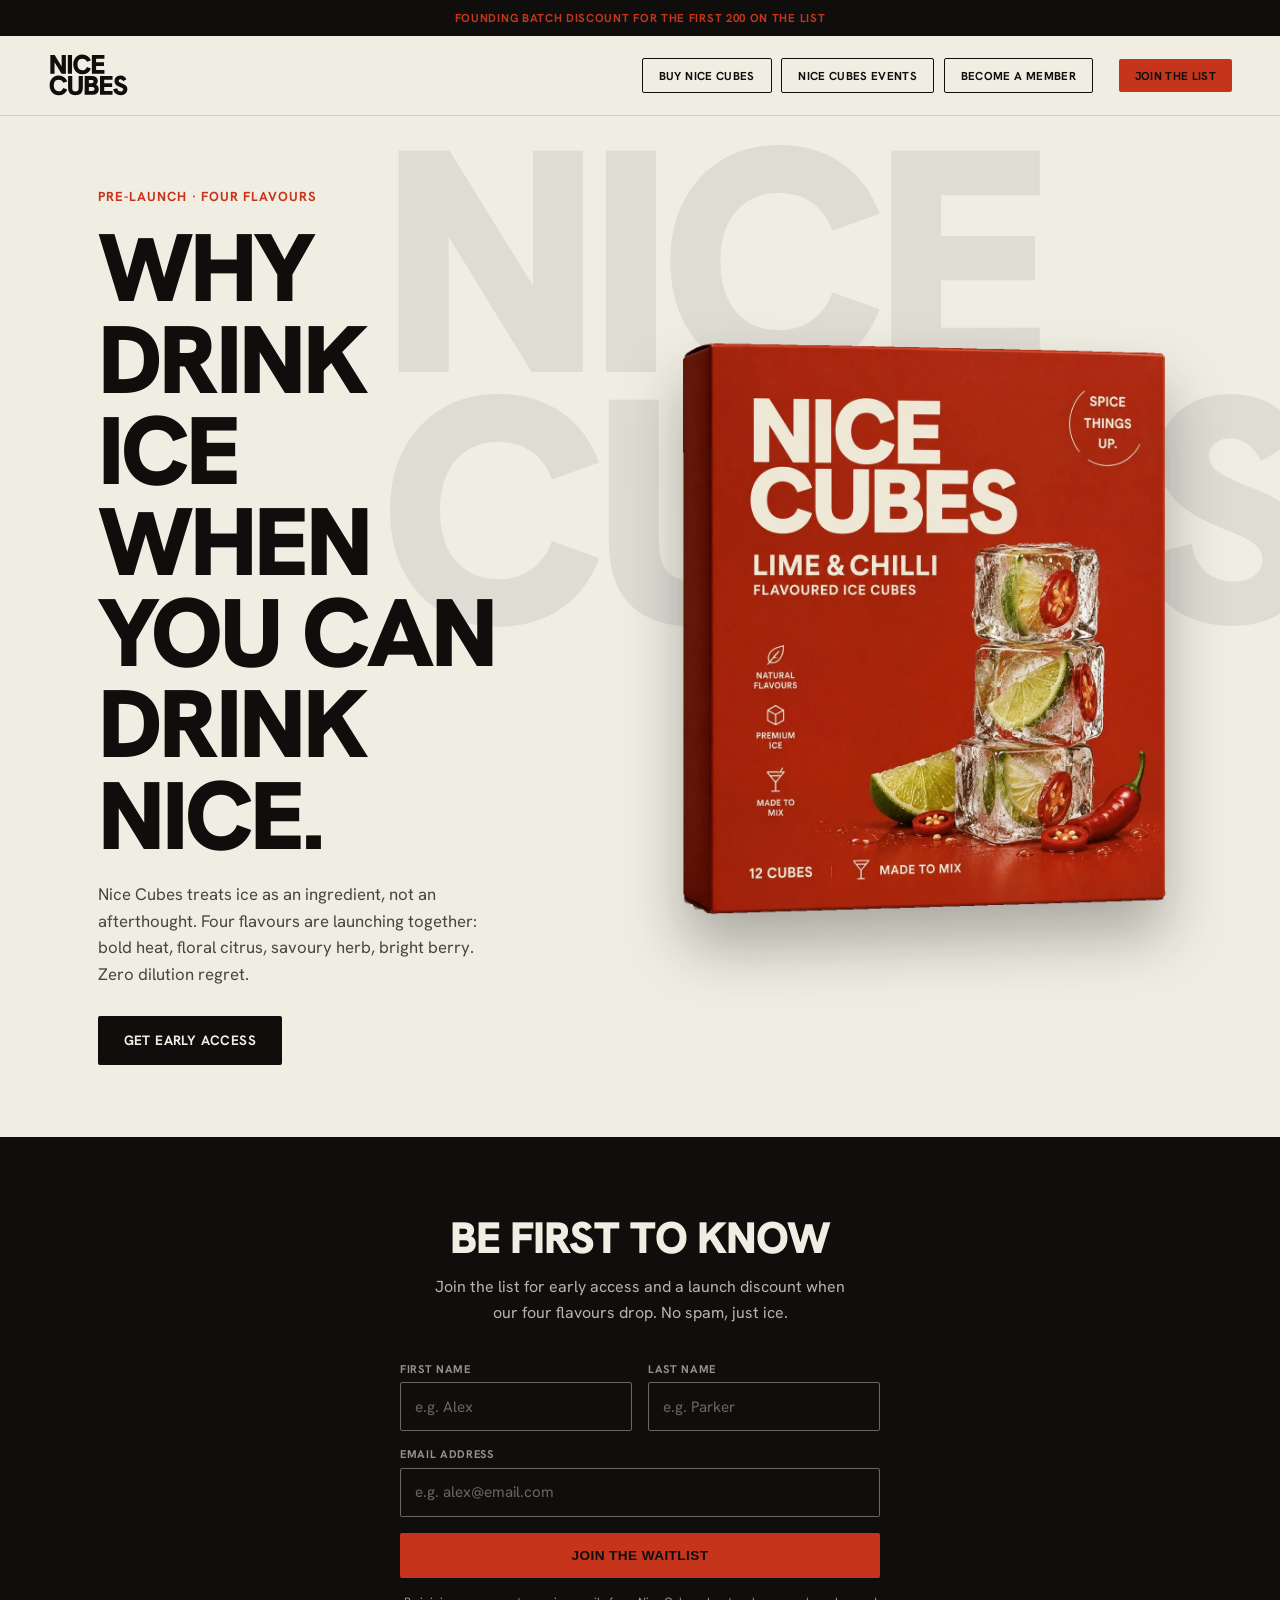
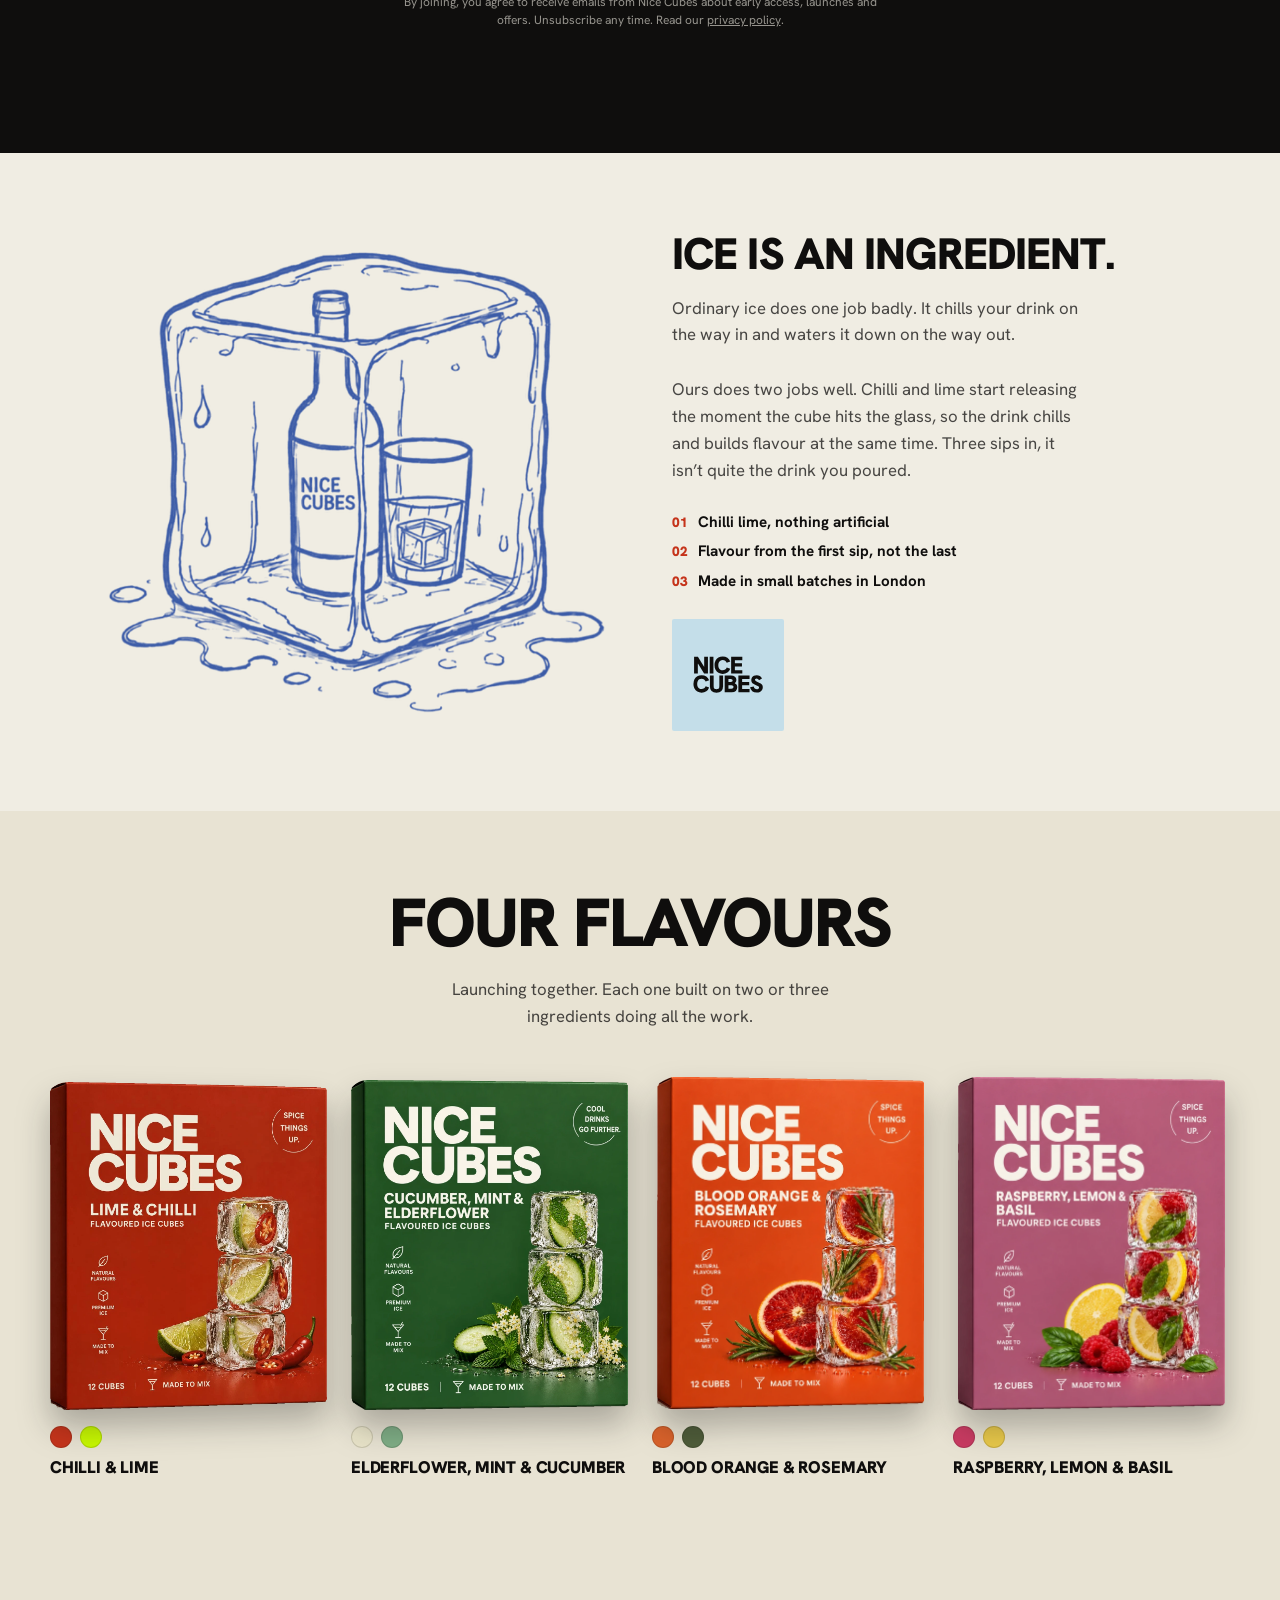
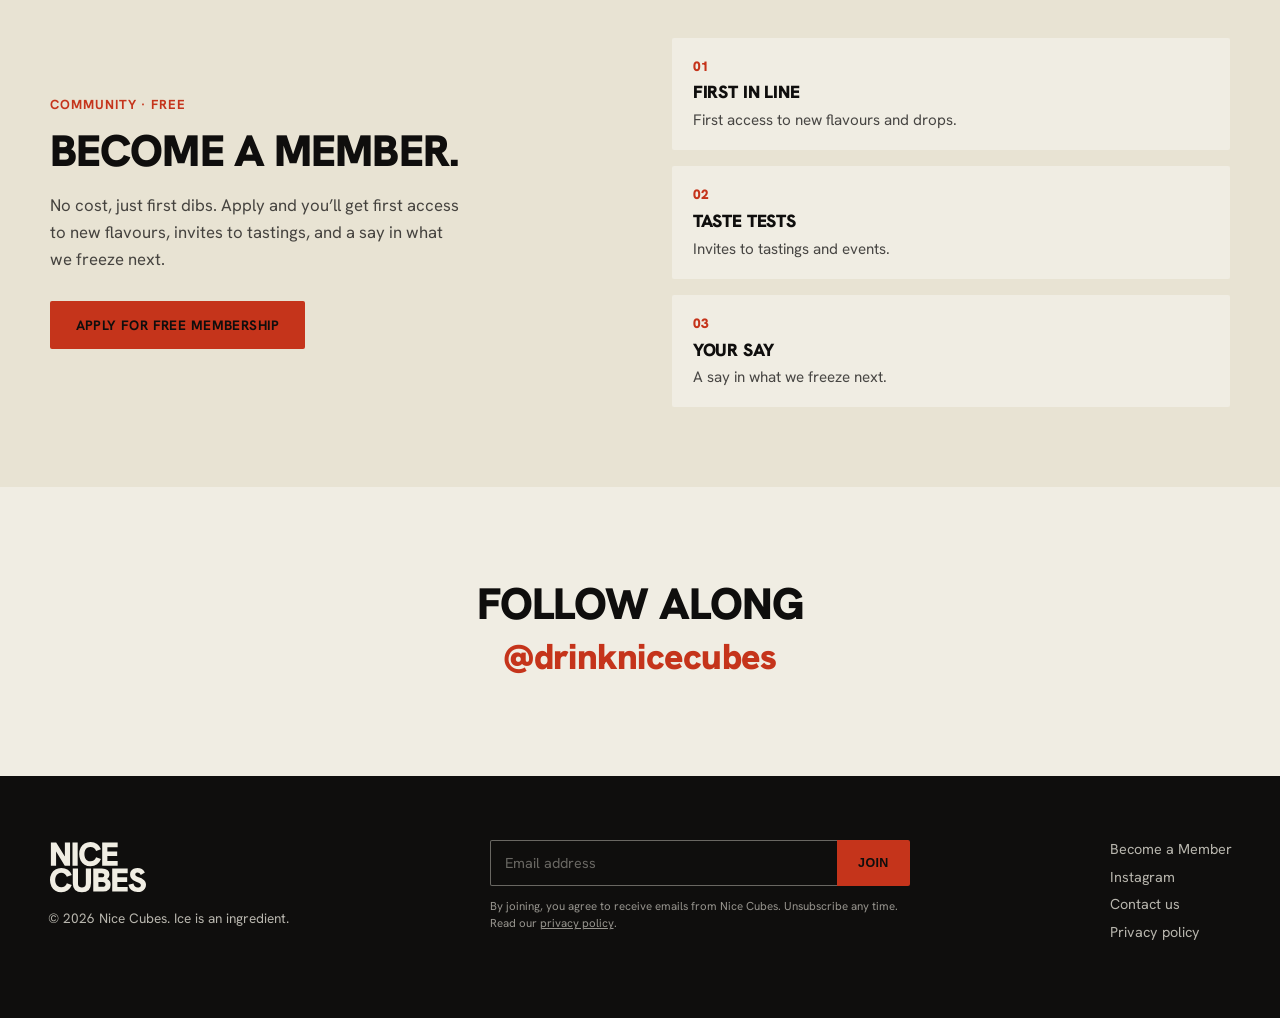
==== commit 3cfa8b75: "Promote membership in more places: post-signup nudge, homepage section, footer link, Buy page CTA Co" ====
--- a/index.html
+++ b/index.html
@@ -18,10 +18,13 @@
 <meta name="twitter:card" content="summary_large_image">
 <!-- meta:end -->
 <link rel="preload" href="/fonts/hanken-grotesk-latin.woff2" as="font" type="font/woff2" crossorigin>
+<!-- Umami: cookieless analytics, no personal data collected. Restricted to the live domain so
+     local testing and previews never appear in the real stats. -->
+<script defer src="https://cloud.umami.is/script.js" data-website-id="16c16598-3e8c-4847-a990-3485f9583426" data-domains="drinknicecubes.com"></script>
 <link rel="icon" href="/images/favicon.svg" type="image/svg+xml">
 <link rel="icon" href="/images/favicon-32.png" type="image/png" sizes="32x32">
 <link rel="apple-touch-icon" href="/images/apple-touch-icon.png">
-<link rel="stylesheet" href="/style.css?v=35">
+<link rel="stylesheet" href="/style.css?v=37">
 </head>
 <body>
 
@@ -81,6 +84,13 @@
       <button class="btn btn--accent btn--block" type="submit">Join the Waitlist</button>
       <p class="form__consent form__consent--dark">By joining, you agree to receive emails from Nice Cubes about early access, launches and offers. Unsubscribe any time. Read our <a href="/privacy/">privacy policy</a>.</p>
       <p class="form__note" role="status" aria-live="polite"></p>
+
+      <div class="join-followup" id="join-followup" hidden>
+        <span class="join-followup__tag">Free</span>
+        <p class="join-followup__title">Want first access and tastings too?</p>
+        <p class="join-followup__text">Apply for free membership: first access, tastings and a say in what we freeze next.</p>
+        <a class="btn btn--dark btn--sm" href="/become-a-member/">Apply for free membership</a>
+      </div>
 
       <aside class="member-prompt" id="member-prompt" role="dialog" aria-modal="false" aria-labelledby="member-prompt-title" hidden>
         <button class="member-prompt__close" type="button" data-dismiss aria-label="Close">&times;</button>
@@ -152,6 +162,34 @@
         </div>
         <div class="flavour-card__name">Raspberry, Lemon &amp; Basil</div>
       </div>
+    </div>
+  </section>
+
+  <section class="member-teaser">
+    <div class="member-teaser__inner">
+      <div class="member-teaser__text">
+        <p class="eyebrow">Community &middot; Free</p>
+        <h2 class="h2">Become a member.</h2>
+        <p class="lede">No cost, just first dibs. Apply and you&rsquo;ll get first access to new flavours, invites to tastings, and a say in what we freeze next.</p>
+        <a class="btn btn--accent" href="/become-a-member/">Apply for free membership</a>
+      </div>
+      <ul class="perks member-teaser__perks">
+        <li class="perk">
+          <span class="perk__num">01</span>
+          <strong class="perk__title">First in line</strong>
+          <span class="perk__text">First access to new flavours and drops.</span>
+        </li>
+        <li class="perk">
+          <span class="perk__num">02</span>
+          <strong class="perk__title">Taste tests</strong>
+          <span class="perk__text">Invites to tastings and events.</span>
+        </li>
+        <li class="perk">
+          <span class="perk__num">03</span>
+          <strong class="perk__title">Your say</strong>
+          <span class="perk__text">A say in what we freeze next.</span>
+        </li>
+      </ul>
     </div>
   </section>
 
@@ -211,7 +249,10 @@
     <span class="freezer__cube freezer__cube--setting"></span>
   </div>
   <p class="freezer__label">Nearly set</p>
-  <a class="btn btn--dark" href="/#join">Join the waitlist</a>
+  <div class="event__actions">
+    <a class="btn btn--dark" href="/#join">Join the waitlist</a>
+    <a class="btn btn--outline" href="/become-a-member/">Become a member while you wait</a>
+  </div>
 </section>
 
 <section class="event" id="page-events" data-sold-out hidden>
@@ -364,12 +405,13 @@
     <p>You never have to give us any of this. If you don&rsquo;t, you can still browse the whole site.</p>
 
     <h2>Cookies and tracking</h2>
-    <p>This website doesn&rsquo;t use cookies, analytics or advertising trackers, and it doesn&rsquo;t store anything on your device. If that ever changes, we will update this page and ask for your permission where the law requires it.</p>
+    <p>This website doesn&rsquo;t use cookies and doesn&rsquo;t store anything on your device. We use Umami, a privacy-focused analytics tool, to see how many people visit the site, which pages they look at, and roughly where they came from (for example, Instagram or a search engine). It works without cookies, doesn&rsquo;t collect your name, email or IP address, and can&rsquo;t identify you individually or track you across other websites. This is why the site doesn&rsquo;t need a cookie banner. If that ever changes, we will update this page and ask for your permission where the law requires it.</p>
 
     <h2>Who we share it with</h2>
     <p>We use trusted services to run the site, and we don&rsquo;t sell your information.</p>
     <ul>
       <li><strong>Klaviyo:</strong> an email marketing service that stores your signup details and sends our emails. It may process information outside the UK, using the safeguards the law requires.</li>
+      <li><strong>Umami:</strong> a privacy-focused analytics service, hosted in the EU, that helps us understand how the site is used. It does not collect personal data.</li>
       <li><strong>GitHub:</strong> hosts this website.</li>
     </ul>
     <p>Our site links to other websites, such as Ticket Tailor for event tickets and Instagram. They have their own privacy policies.</p>
@@ -403,12 +445,13 @@
     <p class="footer__note" role="status" aria-live="polite"></p>
   </div>
   <nav class="footer__links" aria-label="Footer">
+    <a href="/become-a-member/">Become a Member</a>
     <a href="https://www.instagram.com/drinknicecubes/" target="_blank" rel="noopener">Instagram</a>
     <a href="https://ig.me/m/drinknicecubes" target="_blank" rel="noopener">Contact us</a>
     <a href="/privacy/">Privacy policy</a>
   </nav>
 </footer>
 
-<script src="/script.js?v=16"></script>
+<script src="/script.js?v=18"></script>
 </body>
 </html>
--- a/style.css
+++ b/style.css
@@ -710,6 +710,55 @@
 .perk__title { font-weight: 900; font-size: 1.1rem; letter-spacing: -0.01em; text-transform: uppercase; }
 .perk__text { color: var(--muted); font-size: 0.95rem; line-height: 1.45; }
 
+/* Become a Member teaser (home page, between Four Flavours and Follow Along) */
+.member-teaser {
+  background: var(--cream-alt);
+  padding: clamp(3rem, 7vw, 5rem) clamp(1.25rem, 4vw, 3rem);
+}
+
+.member-teaser__inner {
+  max-width: var(--maxw);
+  margin: 0 auto;
+  display: grid;
+  grid-template-columns: minmax(0, 1fr) minmax(0, 1fr);
+  gap: clamp(2rem, 5vw, 4rem);
+  align-items: center;
+}
+
+.member-teaser__text .lede { margin-bottom: 1.75rem; }
+.member-teaser__perks { grid-template-columns: 1fr; margin: 0; }
+.member-teaser__perks .perk { background: var(--cream); }
+
+/* Waitlist success follow-up: nudges toward free membership right after joining */
+.join-followup {
+  position: relative;
+  margin-top: 1.1rem;
+  padding: 1rem 1.1rem 1.05rem;
+  background: var(--ice);
+  color: var(--ink);
+  border-radius: 12px;
+  text-align: left;
+}
+
+.join-followup__tag {
+  display: inline-block;
+  margin-bottom: 0.5rem;
+  padding: 0.2em 0.65em;
+  border-radius: 999px;
+  background: var(--cream);
+  font-size: 0.66rem;
+  font-weight: 900;
+  letter-spacing: 0.1em;
+  text-transform: uppercase;
+}
+
+.join-followup__title { margin: 0 0 0.35rem; font-size: 1rem; font-weight: 900; line-height: 1.2; letter-spacing: -0.01em; }
+.join-followup__text { margin: 0 0 0.9rem; font-size: 0.85rem; line-height: 1.45; }
+
+@media (max-width: 860px) {
+  .member-teaser__inner { grid-template-columns: 1fr; }
+}
+
 /* Card + form */
 .apply__grid {
   display: grid;
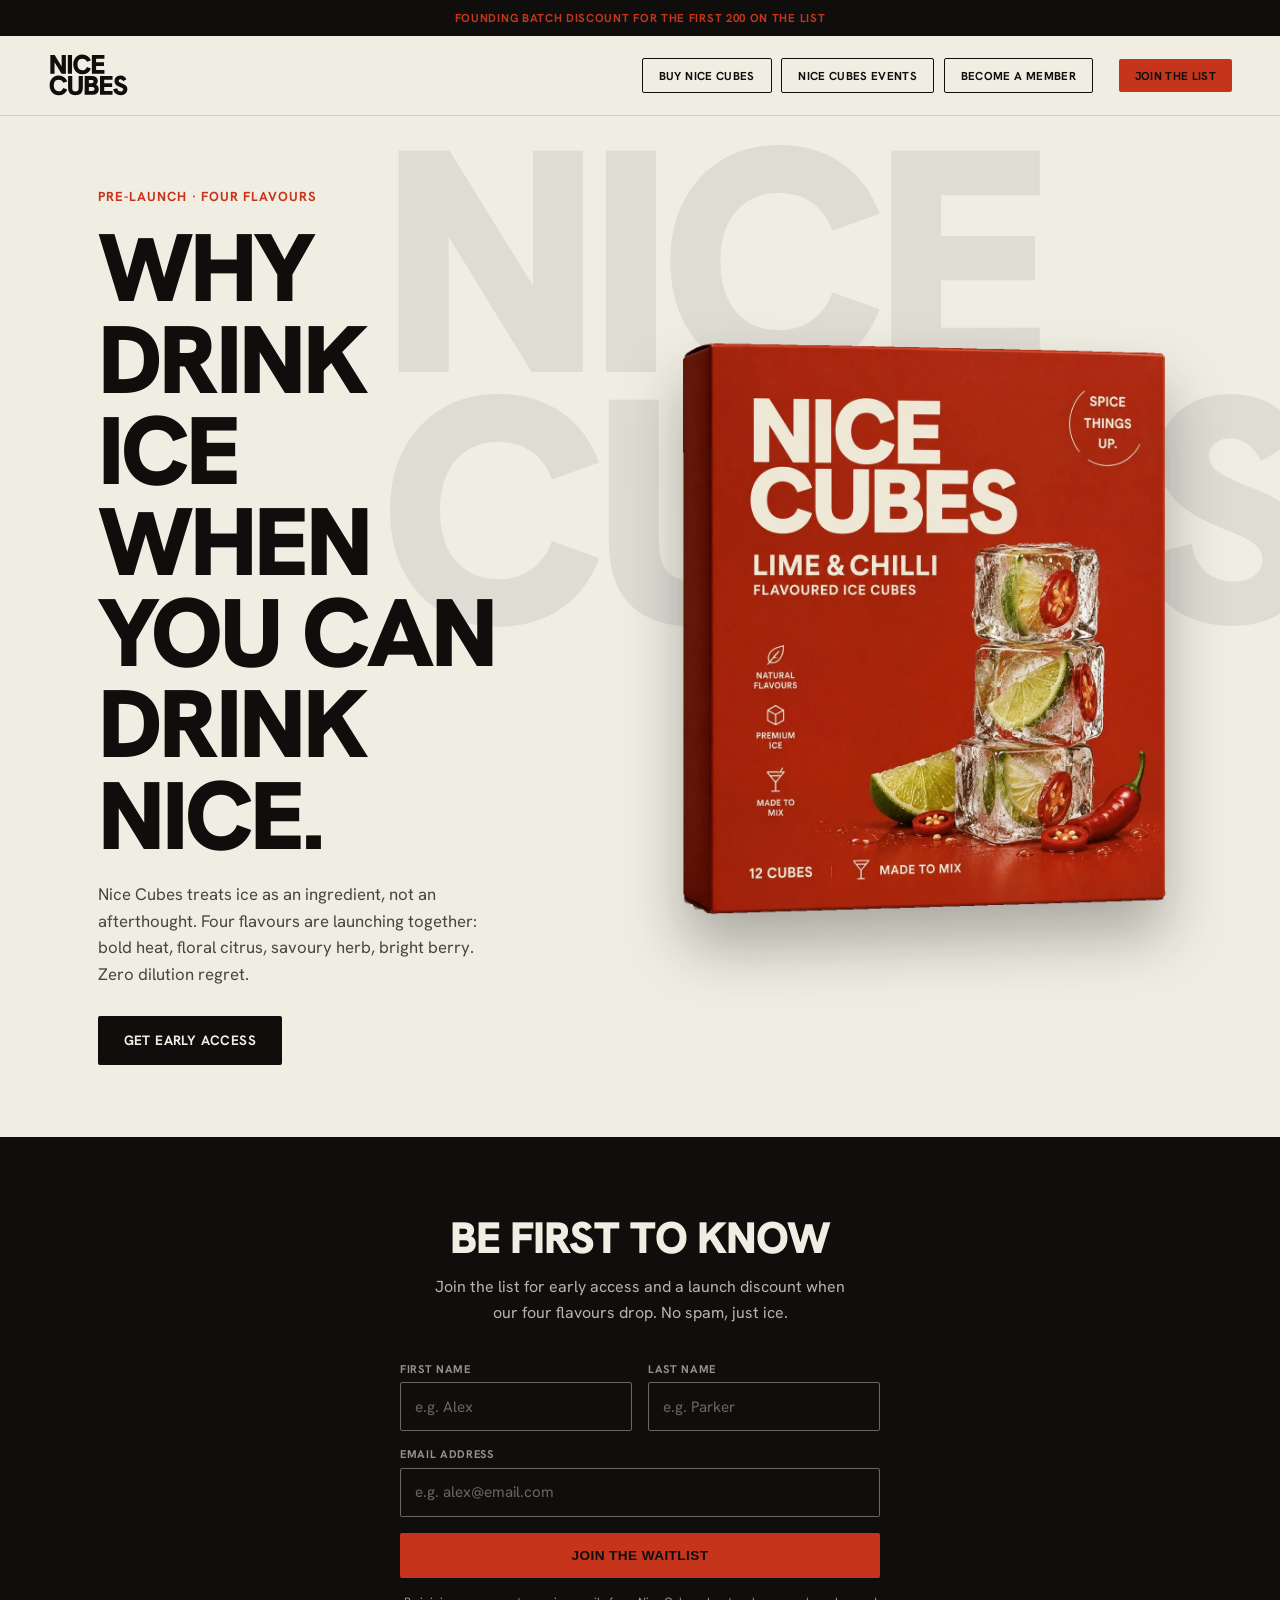
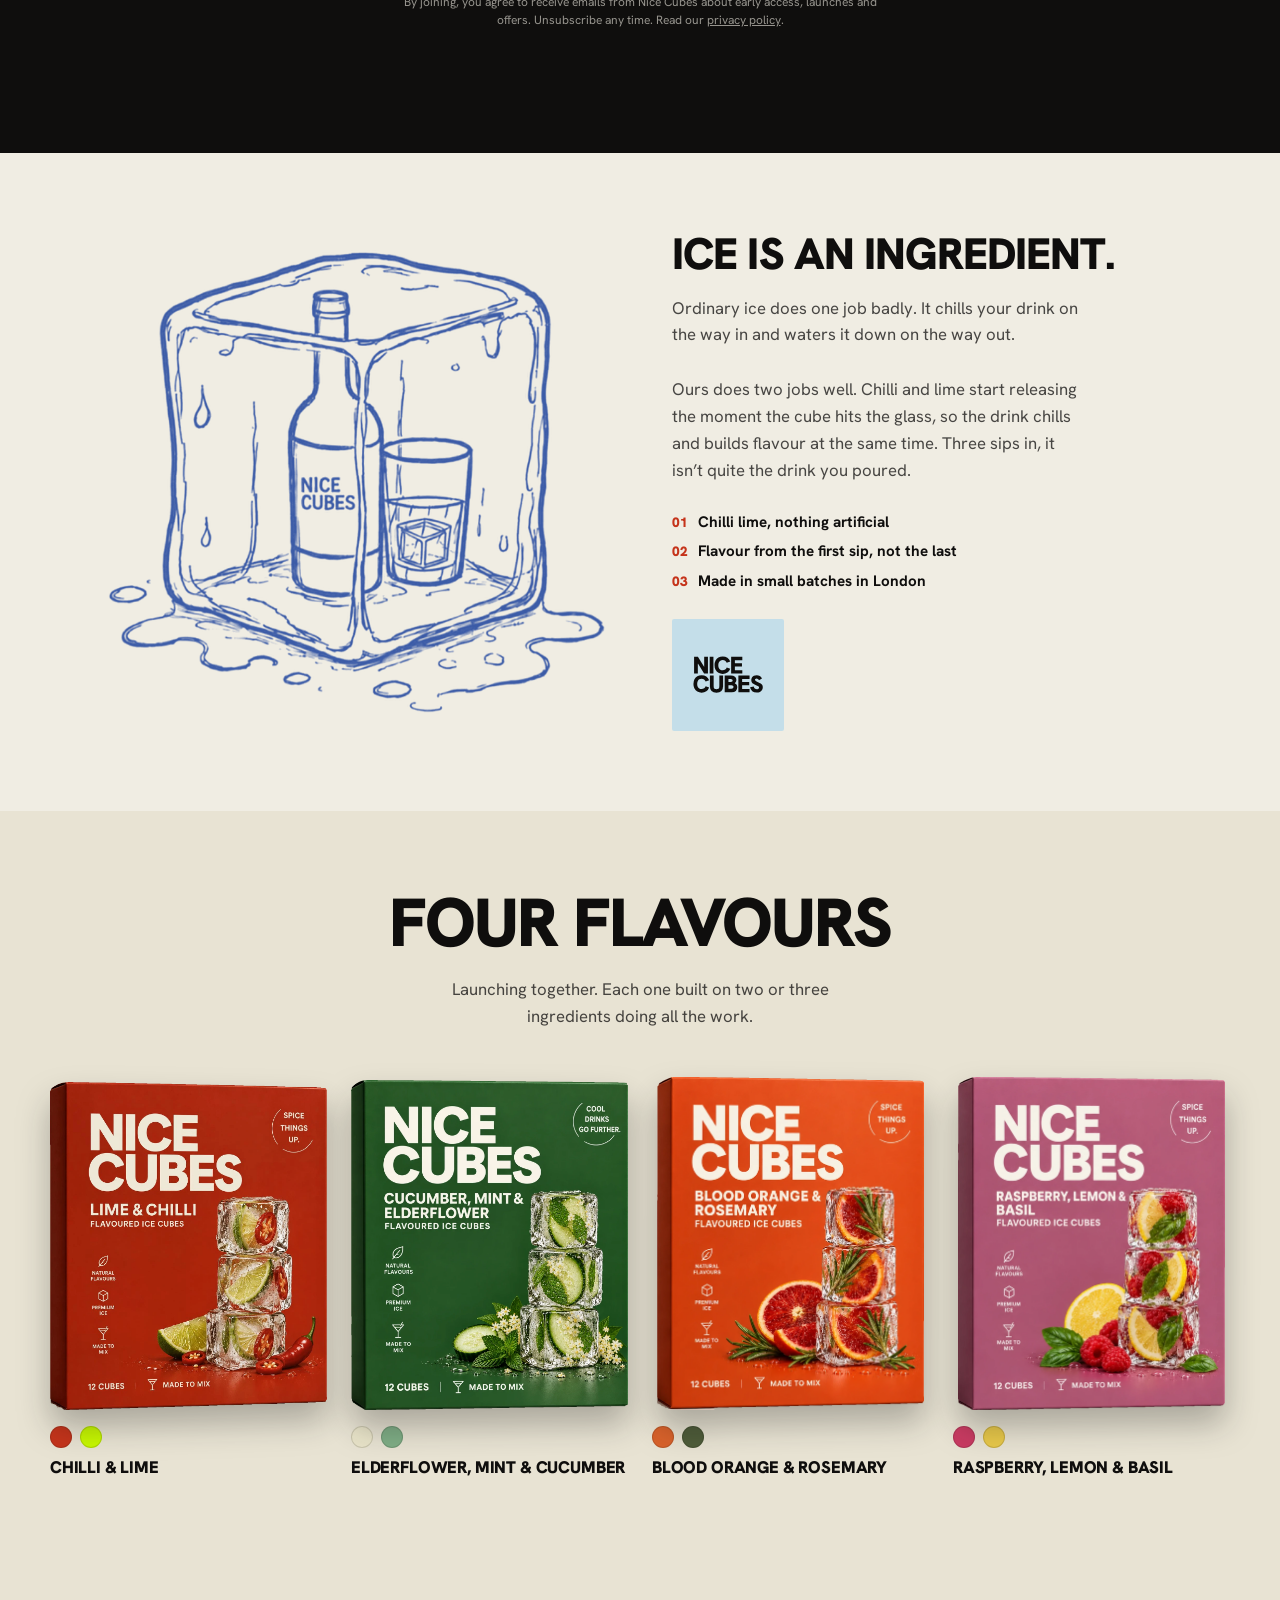
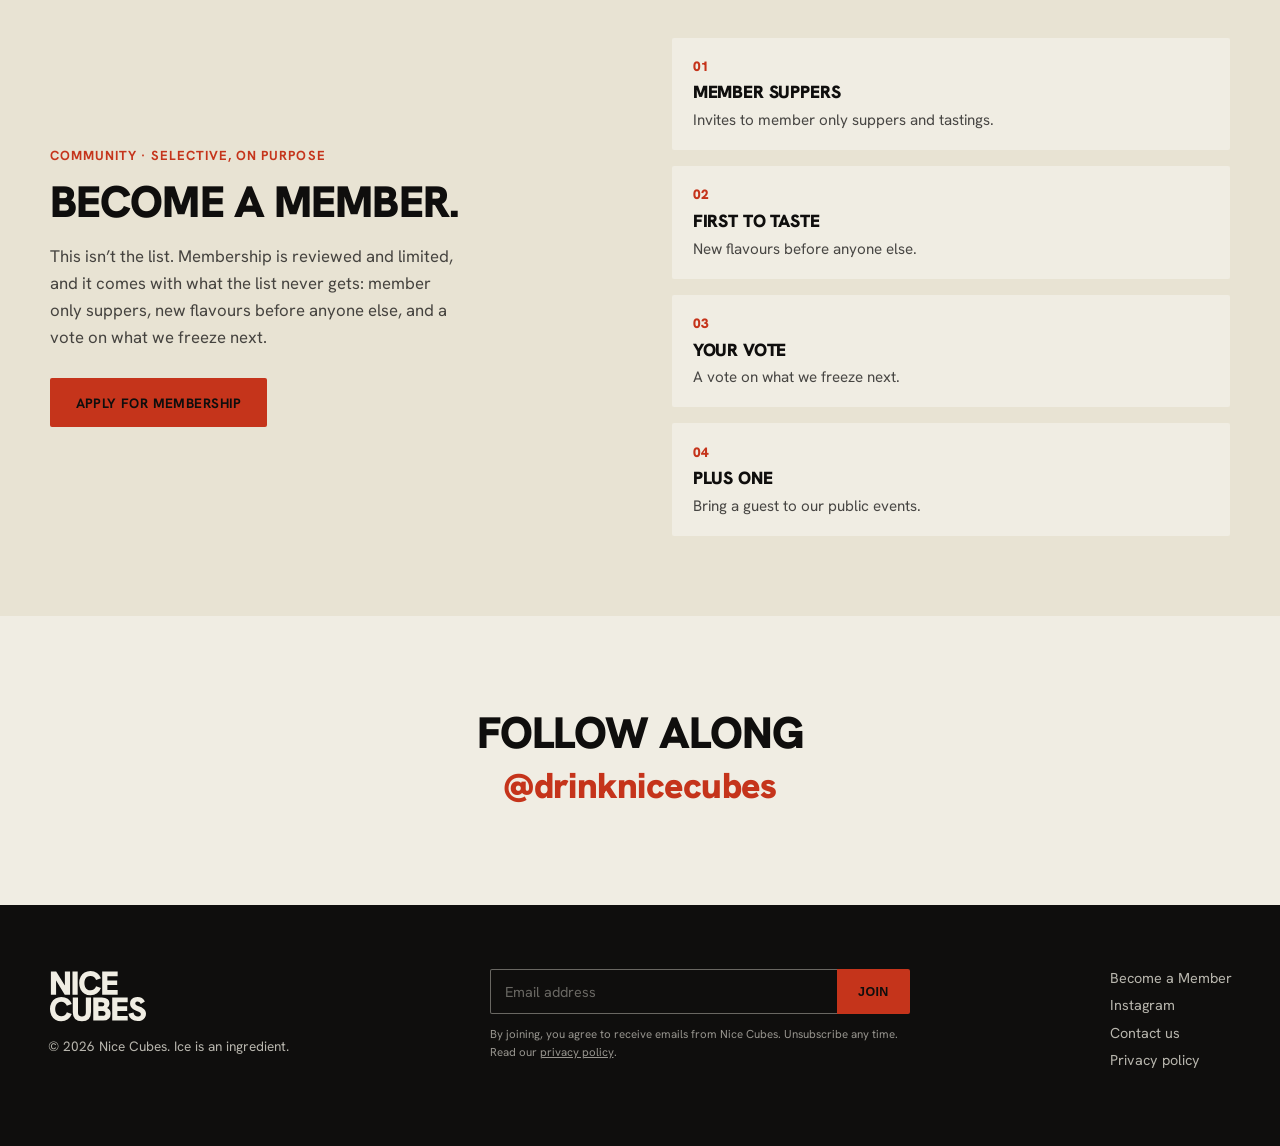
==== commit 4922cca1: "Turn membership into a reviewed, capped tier separate from the waitlist - Split copy: the list stays" ====
--- a/index.html
+++ b/index.html
@@ -24,7 +24,7 @@
 <link rel="icon" href="/images/favicon.svg" type="image/svg+xml">
 <link rel="icon" href="/images/favicon-32.png" type="image/png" sizes="32x32">
 <link rel="apple-touch-icon" href="/images/apple-touch-icon.png">
-<link rel="stylesheet" href="/style.css?v=37">
+<link rel="stylesheet" href="/style.css?v=38">
 </head>
 <body>
 
@@ -87,21 +87,10 @@
 
       <div class="join-followup" id="join-followup" hidden>
         <span class="join-followup__tag">Free</span>
-        <p class="join-followup__title">Want first access and tastings too?</p>
-        <p class="join-followup__text">Apply for free membership: first access, tastings and a say in what we freeze next.</p>
-        <a class="btn btn--dark btn--sm" href="/become-a-member/">Apply for free membership</a>
-      </div>
-
-      <aside class="member-prompt" id="member-prompt" role="dialog" aria-modal="false" aria-labelledby="member-prompt-title" hidden>
-        <button class="member-prompt__close" type="button" data-dismiss aria-label="Close">&times;</button>
-        <span class="member-prompt__tag">Free</span>
-        <p class="member-prompt__title" id="member-prompt-title">Would you like to apply for your free membership?</p>
-        <p class="member-prompt__text">First access, tastings and a say in what we freeze next.</p>
-        <div class="member-prompt__actions">
-          <a class="btn btn--dark btn--sm" href="/become-a-member/">Apply for membership</a>
-          <button class="member-prompt__later" type="button" data-dismiss>Maybe later</button>
-        </div>
-      </aside>
+        <p class="join-followup__title">Fancy something the list doesn&rsquo;t get?</p>
+        <p class="join-followup__text">Apply for membership: reviewed, limited, and worth it. Member only suppers, new flavours before anyone else, and a vote on what we freeze next.</p>
+        <a class="btn btn--dark btn--sm" href="/become-a-member/">Apply for membership</a>
+      </div>
     </form>
   </section>
 
@@ -168,26 +157,31 @@
   <section class="member-teaser">
     <div class="member-teaser__inner">
       <div class="member-teaser__text">
-        <p class="eyebrow">Community &middot; Free</p>
+        <p class="eyebrow">Community &middot; Selective, on purpose</p>
         <h2 class="h2">Become a member.</h2>
-        <p class="lede">No cost, just first dibs. Apply and you&rsquo;ll get first access to new flavours, invites to tastings, and a say in what we freeze next.</p>
-        <a class="btn btn--accent" href="/become-a-member/">Apply for free membership</a>
+        <p class="lede">This isn&rsquo;t the list. Membership is reviewed and limited, and it comes with what the list never gets: member only suppers, new flavours before anyone else, and a vote on what we freeze next.</p>
+        <a class="btn btn--accent" href="/become-a-member/">Apply for membership</a>
       </div>
       <ul class="perks member-teaser__perks">
         <li class="perk">
           <span class="perk__num">01</span>
-          <strong class="perk__title">First in line</strong>
-          <span class="perk__text">First access to new flavours and drops.</span>
+          <strong class="perk__title">Member suppers</strong>
+          <span class="perk__text">Invites to member only suppers and tastings.</span>
         </li>
         <li class="perk">
           <span class="perk__num">02</span>
-          <strong class="perk__title">Taste tests</strong>
-          <span class="perk__text">Invites to tastings and events.</span>
+          <strong class="perk__title">First to taste</strong>
+          <span class="perk__text">New flavours before anyone else.</span>
         </li>
         <li class="perk">
           <span class="perk__num">03</span>
-          <strong class="perk__title">Your say</strong>
-          <span class="perk__text">A say in what we freeze next.</span>
+          <strong class="perk__title">Your vote</strong>
+          <span class="perk__text">A vote on what we freeze next.</span>
+        </li>
+        <li class="perk">
+          <span class="perk__num">04</span>
+          <strong class="perk__title">Plus one</strong>
+          <span class="perk__text">Bring a guest to our public events.</span>
         </li>
       </ul>
     </div>
@@ -255,6 +249,9 @@
   </div>
 </section>
 
+<!-- To flag a future event as members only, add data-members-only to the <section class="event">
+     tag below (alongside data-sold-out if it applies). The badge and its styling already exist
+     in style.css and need no further changes. -->
 <section class="event" id="page-events" data-sold-out hidden>
   <div class="event__inner">
     <div class="event__banner-wrap">
@@ -264,7 +261,7 @@
 
     <div class="event__layout">
       <div class="event__body">
-        <p class="eyebrow">First launch event</p>
+        <p class="eyebrow">First launch event <span class="event__members-badge">Members only</span></p>
         <h1 class="display display--event">A Nice Cubes<br>Supper.</h1>
         <p class="event__tagline">Good drinks. Better ice.</p>
 
@@ -307,26 +304,70 @@
         </div>
       </aside>
     </div>
+
+    <!-- Empty until there is a first past event to show. Unhide once photos are added, so
+         members only events can show non-members what they missed. -->
+    <section class="past-events" id="past-events" hidden>
+      <h2 class="h2 h2--center">Past events</h2>
+      <p class="lede lede--center">What non members missed.</p>
+      <div class="follow__grid">
+        <span class="dropzone dropzone--square" data-hint="Photo from a past event">
+          <input type="file" accept="image/*" class="dropzone__input" aria-label="Upload past event photo 1">
+          <span class="dropzone__empty">
+            <svg viewBox="0 0 24 24" class="dropzone__icon"><path d="M21 19V5a2 2 0 0 0-2-2H5a2 2 0 0 0-2 2v14a2 2 0 0 0 2 2h14a2 2 0 0 0 2-2ZM8.5 13.5l2.5 3.01L14.5 12l4.5 6H5l3.5-4.5Z"/></svg>
+            <span class="dropzone__label">Photo from a past event</span>
+            <span class="dropzone__browse">or browse files</span>
+          </span>
+        </span>
+        <span class="dropzone dropzone--square" data-hint="Photo from a past event">
+          <input type="file" accept="image/*" class="dropzone__input" aria-label="Upload past event photo 2">
+          <span class="dropzone__empty">
+            <svg viewBox="0 0 24 24" class="dropzone__icon"><path d="M21 19V5a2 2 0 0 0-2-2H5a2 2 0 0 0-2 2v14a2 2 0 0 0 2 2h14a2 2 0 0 0 2-2ZM8.5 13.5l2.5 3.01L14.5 12l4.5 6H5l3.5-4.5Z"/></svg>
+            <span class="dropzone__label">Photo from a past event</span>
+            <span class="dropzone__browse">or browse files</span>
+          </span>
+        </span>
+        <span class="dropzone dropzone--square" data-hint="Photo from a past event">
+          <input type="file" accept="image/*" class="dropzone__input" aria-label="Upload past event photo 3">
+          <span class="dropzone__empty">
+            <svg viewBox="0 0 24 24" class="dropzone__icon"><path d="M21 19V5a2 2 0 0 0-2-2H5a2 2 0 0 0-2 2v14a2 2 0 0 0 2 2h14a2 2 0 0 0 2-2ZM8.5 13.5l2.5 3.01L14.5 12l4.5 6H5l3.5-4.5Z"/></svg>
+            <span class="dropzone__label">Photo from a past event</span>
+            <span class="dropzone__browse">or browse files</span>
+          </span>
+        </span>
+        <span class="dropzone dropzone--square" data-hint="Photo from a past event">
+          <input type="file" accept="image/*" class="dropzone__input" aria-label="Upload past event photo 4">
+          <span class="dropzone__empty">
+            <svg viewBox="0 0 24 24" class="dropzone__icon"><path d="M21 19V5a2 2 0 0 0-2-2H5a2 2 0 0 0-2 2v14a2 2 0 0 0 2 2h14a2 2 0 0 0 2-2ZM8.5 13.5l2.5 3.01L14.5 12l4.5 6H5l3.5-4.5Z"/></svg>
+            <span class="dropzone__label">Photo from a past event</span>
+            <span class="dropzone__browse">or browse files</span>
+          </span>
+        </span>
+      </div>
+    </section>
   </div>
 </section>
 
 <section class="apply" id="page-apply" hidden>
   <div class="apply__inner">
-    <p class="eyebrow eyebrow--center">Community &middot; Cool people welcome</p>
+    <p class="eyebrow eyebrow--center">Community &middot; Selective, on purpose</p>
     <h2 class="h2 h2--center">Become a member</h2>
-    <p class="lede lede--center">Join the Nice Cubes community: first access, tastings, and a say in what we make next.</p>
+    <p class="lede lede--center">This isn&rsquo;t the waitlist. Membership is reviewed and limited, and it comes with what the list never gets: member only suppers, new flavours before anyone else, a vote on what we freeze next, and a plus one to our events.</p>
+    <p class="apply__notice">Founding intake: <span class="member-cap">100</span> places. We review applications every Sunday and reply to everyone.</p>
 
     <ul class="perks">
-      <li class="perk"><span class="perk__num">01</span><strong class="perk__title">First in line</strong><span class="perk__text">First access to new flavours and drops.</span></li>
-      <li class="perk"><span class="perk__num">02</span><strong class="perk__title">Taste tests</strong><span class="perk__text">Invites to tastings and events.</span></li>
-      <li class="perk"><span class="perk__num">03</span><strong class="perk__title">Your say</strong><span class="perk__text">A say in what we freeze next.</span></li>
+      <li class="perk"><span class="perk__num">01</span><strong class="perk__title">Member suppers</strong><span class="perk__text">Invites to member only suppers and tastings.</span></li>
+      <li class="perk"><span class="perk__num">02</span><strong class="perk__title">First to taste</strong><span class="perk__text">New flavours before anyone else.</span></li>
+      <li class="perk"><span class="perk__num">03</span><strong class="perk__title">Your vote</strong><span class="perk__text">A vote on what we freeze next.</span></li>
+      <li class="perk"><span class="perk__num">04</span><strong class="perk__title">Plus one</strong><span class="perk__text">Bring a guest to our public events.</span></li>
     </ul>
 
     <div class="apply__grid">
       <div class="member-card-wrap">
+        <p class="member-card__preview-label">This could be yours</p>
         <div class="member-card" aria-hidden="true">
           <svg class="member-card__logo" viewBox="-60 -60 3023 1637" focusable="false"><use href="#nc-wordmark"/></svg>
-          <span class="member-card__tag">Member</span>
+          <span class="member-card__tag">Preview</span>
           <div class="member-card__name" id="card-name">Your name</div>
           <div class="member-card__row">
             <span class="member-card__label">Favourite flavour</span>
@@ -334,7 +375,7 @@
           </div>
           <div class="member-card__foot">Chilled since 2026</div>
         </div>
-        <p class="member-card__hint">Fill in the form and watch your card come together.</p>
+        <p class="member-card__hint">Fill in the form to preview it. If you&rsquo;re accepted, the real one lands in your inbox.</p>
       </div>
 
     <form class="form form--light" id="apply-form" novalidate>
@@ -352,16 +393,6 @@
         <span class="field__label">Email address</span>
         <input class="field__input" type="email" name="email" placeholder="Email address" required autocomplete="email">
       </label>
-      <div class="form__row">
-        <label class="field">
-          <span class="field__label">Phone number</span>
-          <input class="field__input" type="tel" name="phone" placeholder="Phone number" required autocomplete="tel">
-        </label>
-        <label class="field">
-          <span class="field__label">Postcode</span>
-          <input class="field__input" type="text" name="postcode" placeholder="Postcode" required autocomplete="postal-code">
-        </label>
-      </div>
       <label class="field field--full">
         <span class="field__label">Favourite ice flavour</span>
         <select class="field__input" name="flavour" required>
@@ -373,12 +404,32 @@
         </select>
       </label>
       <label class="field field--full">
-        <span class="field__label">Suggestions for Nice Cubes</span>
-        <textarea class="field__input field__textarea" name="suggestion" rows="4" placeholder="Suggestions for Nice Cubes" required></textarea>
+        <span class="field__label">What&rsquo;s your usual drink order?</span>
+        <input class="field__input" type="text" name="drinkOrder" placeholder="e.g. Whisky, neat" autocomplete="off">
+      </label>
+      <label class="field field--full">
+        <span class="field__label">Which London bar should we know about?</span>
+        <input class="field__input" type="text" name="bar" placeholder="e.g. The place with the good playlist" autocomplete="off">
+      </label>
+      <label class="field field--full">
+        <span class="field__label">Why should you be a member?</span>
+        <input class="field__input" type="text" name="whyMember" placeholder="Go on, impress us" autocomplete="off">
+      </label>
+      <label class="field field--full">
+        <span class="field__label">Instagram handle (optional)</span>
+        <input class="field__input" type="text" name="instagram" placeholder="@yourhandle" autocomplete="off">
+      </label>
+      <label class="field field--full">
+        <span class="field__label">Invite code (optional)</span>
+        <input class="field__input" type="text" name="inviteCode" placeholder="If someone gave you one" autocomplete="off">
+      </label>
+      <label class="field field--checkbox field--full">
+        <input class="field__checkbox" type="checkbox" name="ageConfirm" value="yes" required>
+        <span class="field__checkbox-label">I&rsquo;m 18 or over</span>
       </label>
       <div class="hp" aria-hidden="true"><label>Leave this field empty<input type="text" name="nc_confirm_url" tabindex="-1" autocomplete="off"></label></div>
-      <p class="form__required">All fields are required.</p>
-      <button class="btn btn--dark btn--block" type="submit">Submit Application</button>
+      <p class="form__required">Name, email, flavour and age confirmation are required. Everything else is optional, but it helps us choose.</p>
+      <button class="btn btn--dark btn--block" type="submit">Apply</button>
       <p class="form__consent">By submitting, you agree to receive emails from Nice Cubes about the community, tastings and launches. Unsubscribe any time. Read our <a href="/privacy/">privacy policy</a>.</p>
       <p class="form__note" role="status" aria-live="polite"></p>
     </form>
@@ -399,7 +450,7 @@
     <h2>What we collect and why</h2>
     <ul>
       <li><strong>Waitlist and newsletter signups:</strong> your first name, last name (waitlist only) and email address. We use them to send you news about early access, launches and offers, including the founding batch discount. We do this with your consent.</li>
-      <li><strong>Membership applications:</strong> your name, email address, phone number, postcode, favourite flavour and suggestions. We use them to run the Nice Cubes community, such as early access, tastings and events, to get in touch about your application, and to help us decide what to make next. We do this with your consent.</li>
+      <li><strong>Membership applications:</strong> your name, email address, favourite flavour, and, if you choose to answer, your usual drink order, a bar recommendation, why you think you should be a member, your Instagram handle, and an invite code. We also ask you to confirm you are 18 or over, since our events involve alcohol. Applications are reviewed by the founders to decide who joins. We use your details to run the Nice Cubes community, such as member events and tastings, to get in touch about your application, and to help us decide what to make next. We do this with your consent.</li>
       <li><strong>Visiting the site:</strong> like any website, the company that hosts it (GitHub) receives your IP address and basic technical details when your browser loads a page. This is used to deliver the site and keep it secure.</li>
     </ul>
     <p>You never have to give us any of this. If you don&rsquo;t, you can still browse the whole site.</p>
@@ -452,6 +503,6 @@
   </nav>
 </footer>
 
-<script src="/script.js?v=18"></script>
+<script src="/script.js?v=20"></script>
 </body>
 </html>
--- a/style.css
+++ b/style.css
@@ -260,7 +260,6 @@
 }
 
 .form {
-  position: relative;
   max-width: 480px;
   margin: 0 auto;
   text-align: left;
@@ -274,6 +273,30 @@
 
 .field { display: block; margin-bottom: 1rem; }
 .field--full { grid-column: 1 / -1; }
+
+.field--checkbox {
+  display: flex;
+  align-items: flex-start;
+  gap: 0.65rem;
+}
+
+.field__checkbox {
+  flex-shrink: 0;
+  width: 1.2rem;
+  height: 1.2rem;
+  margin: 0.15rem 0 0;
+  accent-color: var(--accent);
+}
+
+.field__checkbox:focus-visible { outline: 2px solid var(--accent); outline-offset: 2px; }
+.field__checkbox:invalid.touched { outline: 2px solid #b0361a; outline-offset: 2px; }
+
+.field__checkbox-label {
+  color: var(--muted-2);
+  font-size: 0.95rem;
+  line-height: 1.4;
+}
+.form--light .field__checkbox-label { color: var(--ink); }
 
 .field__label {
   display: block;
@@ -685,15 +708,23 @@
 }
 
 .apply__inner { max-width: 1000px; margin: 0 auto; }
-.apply .lede { margin-bottom: 2.5rem; }
-
-/* Perks */
+.apply .lede { margin-bottom: 0.75rem; }
+
+.apply__notice {
+  margin: 0 0 clamp(2.5rem, 6vw, 4rem);
+  text-align: center;
+  font-size: 0.85rem;
+  font-weight: 700;
+  color: var(--muted-2);
+}
+
+/* Perks: 2x2 on the Become a Member page. The home page teaser overrides this to one column. */
 .perks {
   list-style: none;
   margin: 0 0 clamp(2.5rem, 6vw, 4rem);
   padding: 0;
   display: grid;
-  grid-template-columns: repeat(3, 1fr);
+  grid-template-columns: repeat(2, 1fr);
   gap: 1rem;
 }
 
@@ -770,6 +801,16 @@
 .apply__grid .form { max-width: 520px; margin: 0; }
 
 .member-card-wrap { position: sticky; top: 7rem; }
+
+.member-card__preview-label {
+  margin: 0 0 0.75rem;
+  text-align: center;
+  font-weight: 900;
+  font-size: 0.85rem;
+  letter-spacing: 0.03em;
+  text-transform: uppercase;
+  color: var(--accent);
+}
 
 /* Live membership card: fills in as the form is filled in */
 .member-card {
@@ -883,6 +924,22 @@
 .event[data-sold-out] .event__stamp { display: block; }
 .event[data-sold-out] .event__soldout { display: block; }
 .event[data-sold-out] .event__card-soldout { display: block; }
+
+/* Members only badge: shown when the section carries the data-members-only attribute */
+.event__members-badge {
+  display: none;
+  margin-left: 0.6rem;
+  padding: 0.2em 0.6em;
+  border: 1px solid var(--accent);
+  border-radius: 4px;
+  color: var(--accent);
+  font-size: 0.68rem;
+  font-weight: 900;
+  letter-spacing: 0.06em;
+  text-transform: uppercase;
+  vertical-align: middle;
+}
+.event[data-members-only] .event__members-badge { display: inline-block; }
 
 .event__stamp {
   position: absolute;
@@ -945,6 +1002,16 @@
   letter-spacing: 0.06em;
   text-transform: uppercase;
 }
+
+/* Past events: empty until there is a first one to show (see the HTML comment above it) */
+.past-events {
+  margin-top: clamp(3rem, 7vw, 5rem);
+  padding-top: clamp(2.5rem, 6vw, 4rem);
+  border-top: 1px solid var(--line);
+  text-align: center;
+}
+.past-events .lede { margin-bottom: 2rem; }
+.past-events .follow__grid { text-align: left; }
 
 .dropzone__input {
   position: absolute;
@@ -1055,108 +1122,6 @@
 }
 
 .logo--footer, .lockup { cursor: pointer; -webkit-tap-highlight-color: transparent; }
-
-/* Free membership nudge, shown when someone clicks into the waitlist form.
-   Wide screens: beside the form. Narrow screens: just above it. */
-.member-prompt {
-  position: relative;
-  margin: 0 0 1.1rem;
-  padding: 1rem 2.6rem 1.05rem 1.1rem;
-  background: var(--cream);
-  color: var(--ink);
-  border-radius: 12px;
-  box-shadow: 0 18px 40px -12px rgba(0, 0, 0, 0.65);
-  text-align: left;
-  animation: prompt-up 0.25s ease-out;
-}
-
-/* little arrow pointing up at the name fields */
-.member-prompt::after {
-  content: '';
-  position: absolute;
-  bottom: 100%;
-  left: 2rem;
-  border: 9px solid transparent;
-  border-bottom-color: var(--cream);
-}
-
-/* on smaller screens the form becomes a column so the card can slot in right under the name fields */
-@media (max-width: 1099px) {
-  #waitlist-form { display: flex; flex-direction: column; }
-  #waitlist-form > * { order: 2; }
-  #waitlist-form > .form__row { order: 0; }
-  #waitlist-form > .member-prompt { order: 1; }
-}
-
-.member-prompt__tag {
-  display: inline-block;
-  margin-bottom: 0.5rem;
-  padding: 0.2em 0.65em;
-  border-radius: 999px;
-  background: var(--ice);
-  font-size: 0.66rem;
-  font-weight: 900;
-  letter-spacing: 0.1em;
-  text-transform: uppercase;
-}
-
-.member-prompt__title { margin: 0 0 0.35rem; font-size: 1rem; font-weight: 900; line-height: 1.2; letter-spacing: -0.01em; }
-.member-prompt__text { display: none; margin: 0 0 0.9rem; font-size: 0.85rem; line-height: 1.45; color: var(--muted); }
-.member-prompt__actions { display: flex; align-items: center; flex-wrap: wrap; gap: 0.5rem 1rem; margin-top: 0.7rem; }
-
-.member-prompt__later {
-  padding: 0;
-  border: 0;
-  background: none;
-  color: var(--muted-2);
-  font: inherit;
-  font-size: 0.8rem;
-  text-decoration: underline;
-  cursor: pointer;
-}
-.member-prompt__later:hover { color: var(--ink); }
-
-.member-prompt__close {
-  position: absolute;
-  top: 0.35rem;
-  right: 0.5rem;
-  width: 2rem;
-  height: 2rem;
-  border: 0;
-  background: none;
-  color: var(--muted-2);
-  font-size: 1.5rem;
-  line-height: 1;
-  cursor: pointer;
-}
-.member-prompt__close:hover { color: var(--ink); }
-
-@keyframes prompt-up { from { opacity: 0; transform: translateY(8px); } to { opacity: 1; transform: none; } }
-@keyframes prompt-in { from { opacity: 0; transform: translateX(-8px); } to { opacity: 1; transform: none; } }
-
-@media (min-width: 1100px) {
-  .member-prompt {
-    position: absolute;
-    z-index: 5;
-    left: calc(100% + 1.5rem);
-    top: -0.35rem;
-    width: 270px;
-    margin: 0;
-    animation-name: prompt-in;
-  }
-  .member-prompt::after {
-    bottom: auto;
-    top: 1.6rem;
-    left: -18px;
-    border-color: transparent;
-    border-right-color: var(--cream);
-  }
-  .member-prompt__text { display: block; }
-}
-
-@media (prefers-reduced-motion: reduce) {
-  .member-prompt { animation: none; }
-}
 
 /* Small helpers */
 .nowrap { white-space: nowrap; }
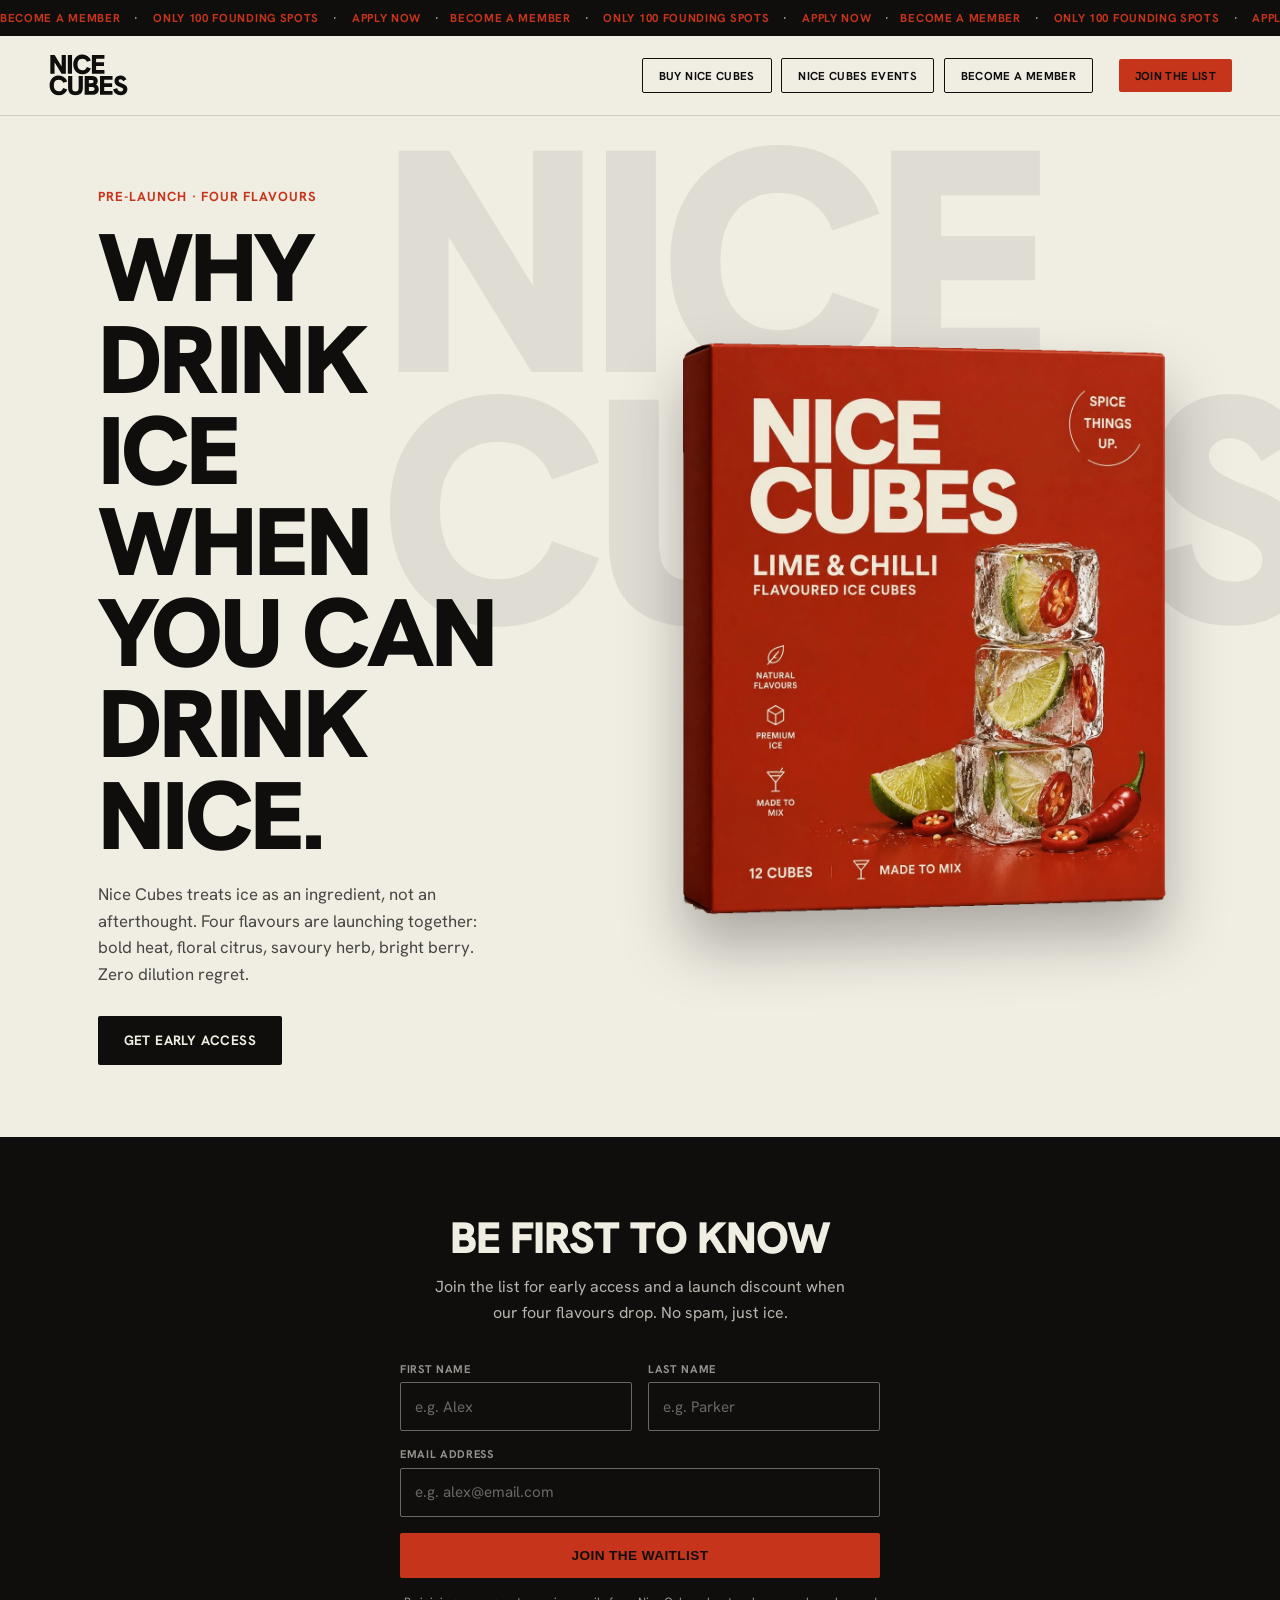
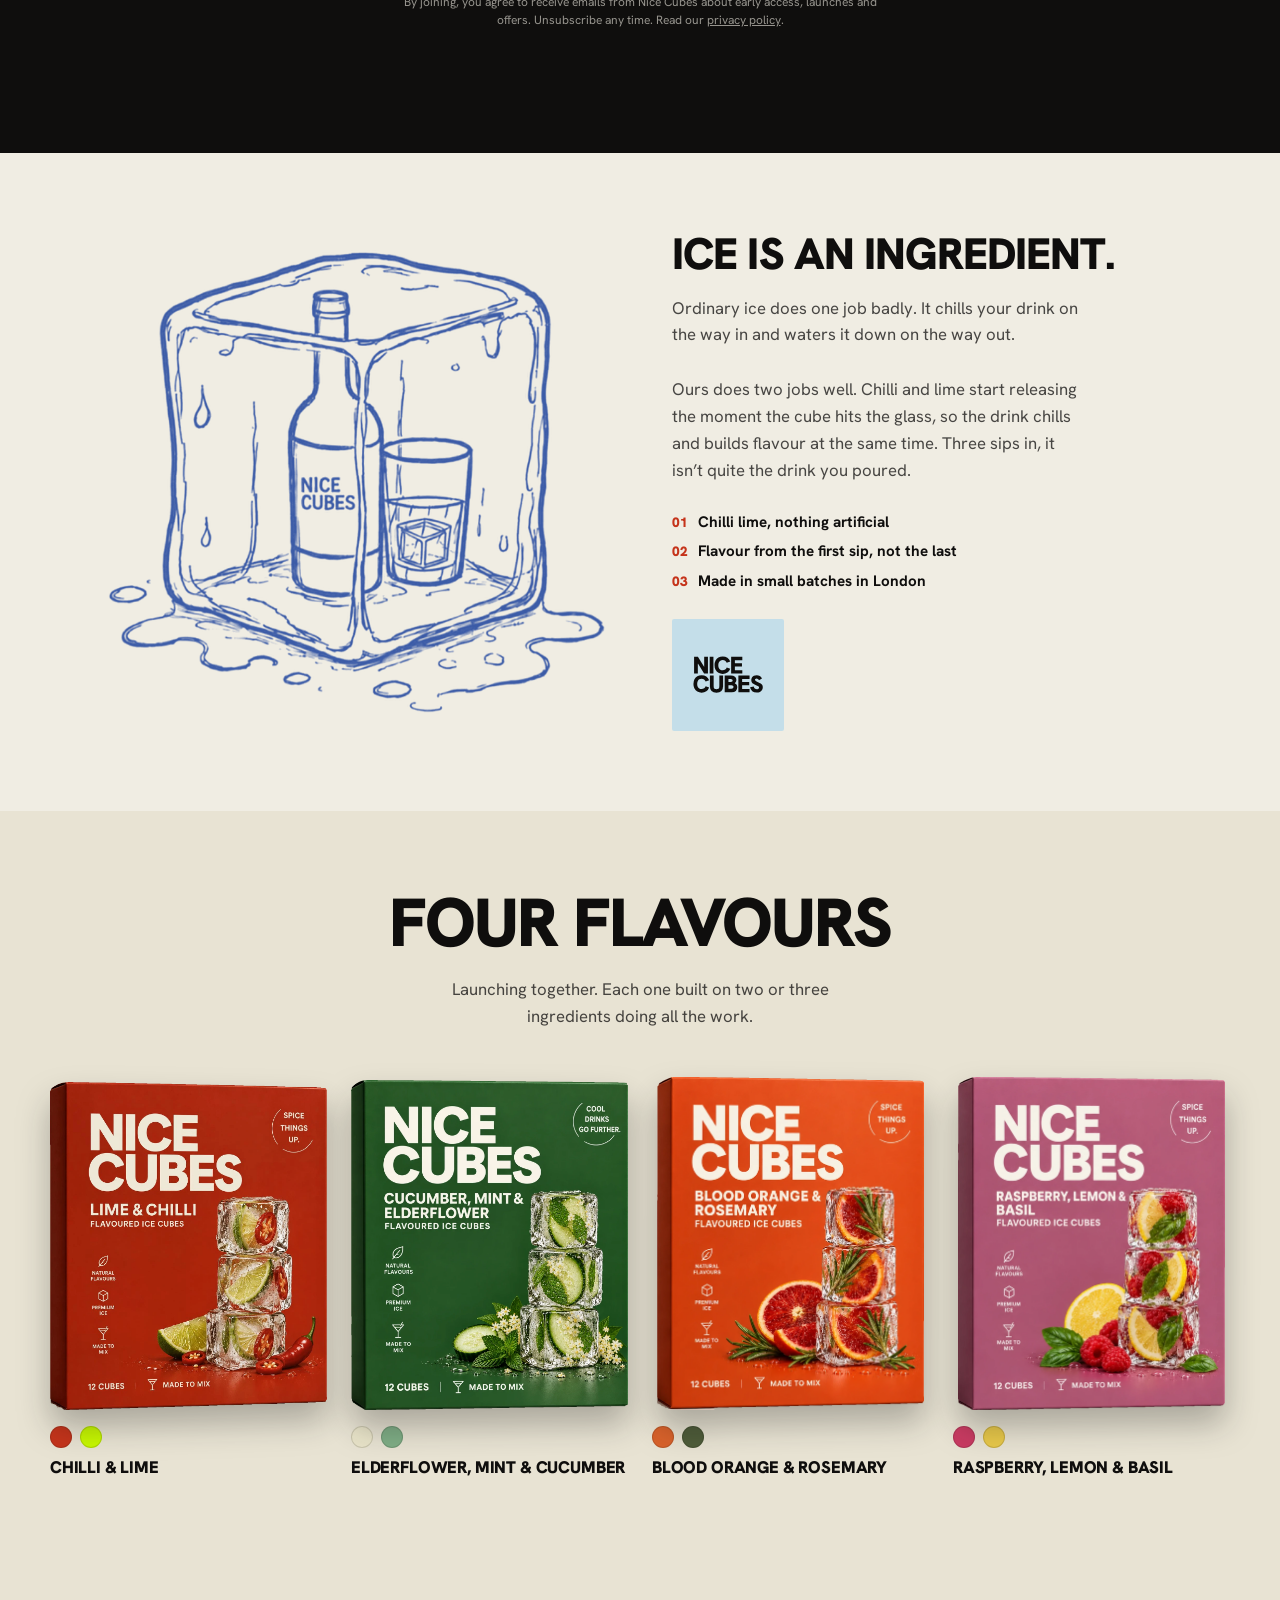
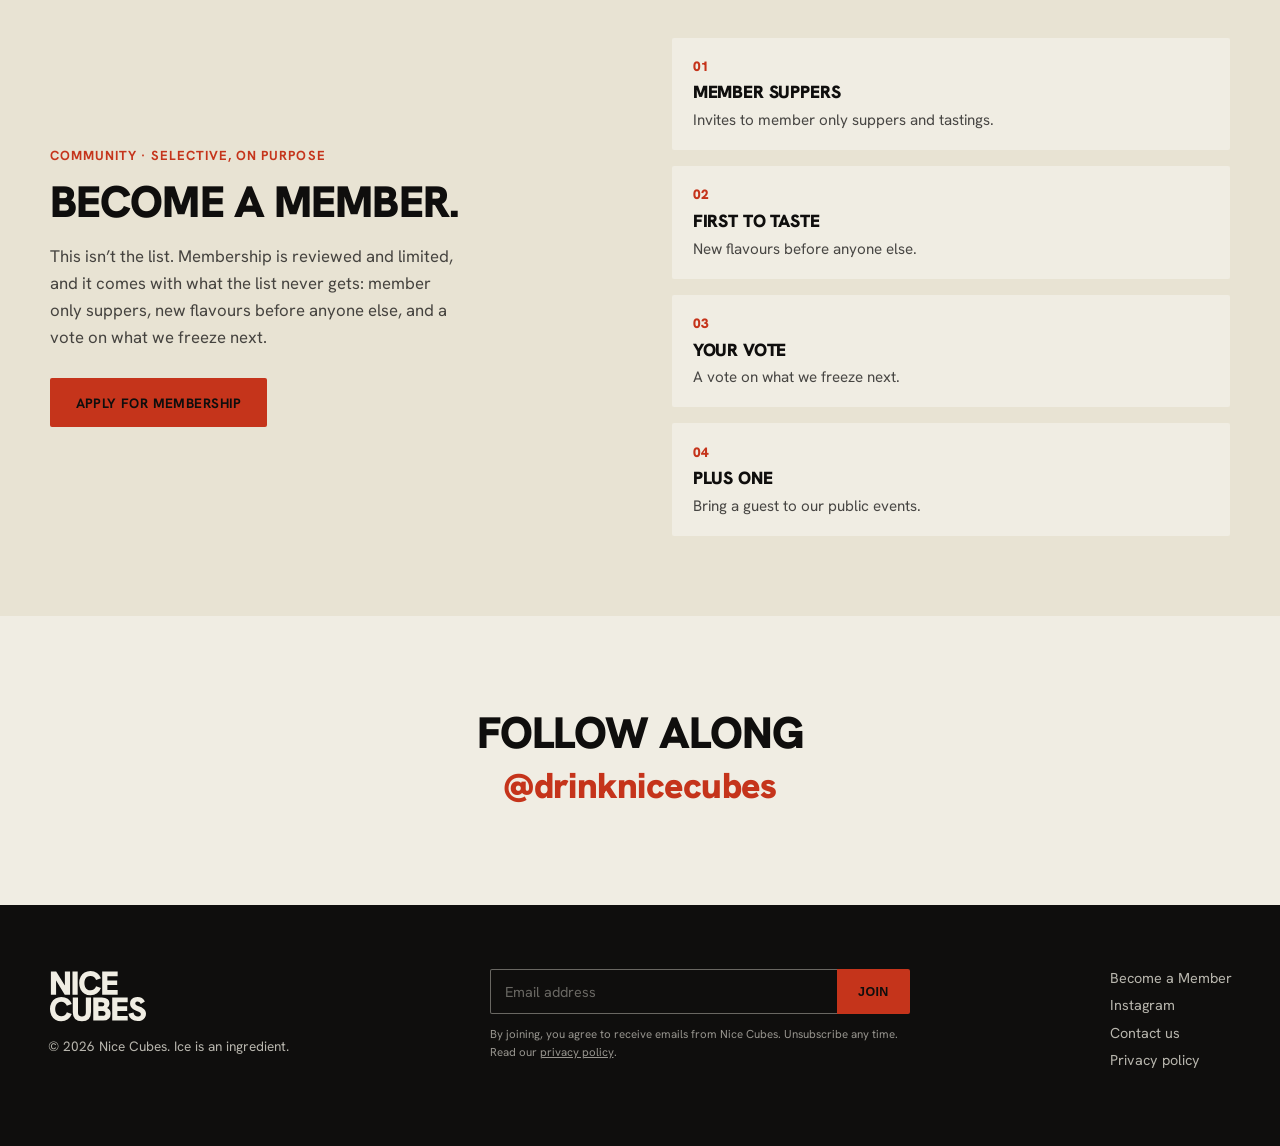
==== commit 6179ab2e: "Replace the discount announcement bar with a scrolling membership ticker - New copy: Become a member" ====
--- a/index.html
+++ b/index.html
@@ -24,14 +24,31 @@
 <link rel="icon" href="/images/favicon.svg" type="image/svg+xml">
 <link rel="icon" href="/images/favicon-32.png" type="image/png" sizes="32x32">
 <link rel="apple-touch-icon" href="/images/apple-touch-icon.png">
-<link rel="stylesheet" href="/style.css?v=38">
+<link rel="stylesheet" href="/style.css?v=40">
 </head>
 <body>
 
 <svg width="0" height="0" style="position:absolute" aria-hidden="true" focusable="false"><defs><path id="nc-wordmark" d="M27 715V18H187L491 509H450V18H607V715H446L144 223H184V715ZM680 715V18H837V715ZM1224 733Q1123 733 1046 687Q969 641 926 558.5Q883 476 883 366Q883 256 926 174Q969 92 1046 46Q1123 0 1224 0Q1339 0 1422 57.5Q1505 115 1541 216L1393 269Q1373 213 1329.5 181.5Q1286 150 1224 150Q1168 150 1126.5 176Q1085 202 1062.5 250Q1040 298 1040 366Q1040 434 1062.5 482.5Q1085 531 1126.5 557Q1168 583 1224 583Q1286 583 1329.5 551.5Q1373 520 1393 464L1541 517Q1505 617 1422 675Q1339 733 1224 733ZM1578 715V18H2046V158H1735V286H2031V426H1735V575H2046V715ZM341 1517Q240 1517 163 1471Q86 1425 43 1342.5Q0 1260 0 1150Q0 1040 43 958Q86 876 163 830Q240 784 341 784Q456 784 539 841.5Q622 899 658 1000L510 1053Q490 997 446.5 965.5Q403 934 341 934Q285 934 243.5 960Q202 986 179.5 1034Q157 1082 157 1150Q157 1218 179.5 1266.5Q202 1315 243.5 1341Q285 1367 341 1367Q403 1367 446.5 1335.5Q490 1304 510 1248L658 1301Q622 1401 539 1459Q456 1517 341 1517ZM965 1517Q828 1517 758.5 1450Q689 1383 689 1247V802H846V1229Q846 1277 854.5 1309Q863 1341 889 1357Q915 1373 965 1373Q1015 1373 1040.5 1357Q1066 1341 1075 1309.5Q1084 1278 1084 1231V802H1241V1242Q1241 1381 1171.5 1449Q1102 1517 965 1517ZM1308 1499V802H1568Q1675 802 1736 849Q1797 896 1797 979Q1797 1025 1779 1061Q1761 1097 1729 1120Q1784 1144 1809.5 1186.5Q1835 1229 1835 1290Q1835 1387 1773.5 1443Q1712 1499 1605 1499ZM1465 1355H1592Q1678 1355 1678 1283Q1678 1248 1655.5 1229Q1633 1210 1592 1210H1465ZM1465 1070H1568Q1602 1070 1621 1052.5Q1640 1035 1640 1004Q1640 976 1621.5 961Q1603 946 1568 946H1465ZM1881 1499V802H2349V942H2038V1070H2334V1210H2038V1359H2349V1499ZM2651 1514Q2535 1514 2461 1454Q2387 1394 2371 1294L2524 1256Q2535 1316 2569.5 1345.5Q2604 1375 2656 1375Q2682 1375 2702.5 1367Q2723 1359 2735 1343Q2747 1327 2747 1305Q2747 1285 2735 1269.5Q2723 1254 2696 1239.5Q2669 1225 2624 1208Q2553 1180 2508 1148.5Q2463 1117 2442 1076Q2421 1035 2421 982Q2421 924 2449.5 879.5Q2478 835 2529.5 809.5Q2581 784 2649 784Q2722 784 2778.5 817.5Q2835 851 2869 919L2744 995Q2725 960 2699.5 941.5Q2674 923 2644 923Q2626 923 2611 930Q2596 937 2587 949.5Q2578 962 2578 979Q2578 996 2588.5 1011Q2599 1026 2627 1041.5Q2655 1057 2705 1076Q2772 1101 2815.5 1131Q2859 1161 2881 1200.5Q2903 1240 2903 1295Q2903 1359 2871.5 1408.5Q2840 1458 2783.5 1486Q2727 1514 2651 1514Z"/></defs></svg>
 <svg class="bg-wordmark" viewBox="-60 -60 3023 1637" aria-hidden="true" focusable="false"><use href="#nc-wordmark"/></svg>
 
-<div class="announce"><span class="announce__long">Founding batch discount for the first 200 on the list</span><span class="announce__short">Founding batch discount: first 200</span></div>
+<a class="announce" href="/become-a-member/" aria-label="Become a member. Only 100 founding spots. Apply now.">
+  <span class="announce__track">
+<!-- announce:start -->
+<span class="announce__item">Become a member <span class="announce__dot">&middot;</span> Only <span class="member-cap">100</span> founding spots <span class="announce__dot">&middot;</span> Apply now <span class="announce__dot">&middot;</span></span>
+<span class="announce__item" aria-hidden="true">Become a member <span class="announce__dot">&middot;</span> Only <span class="member-cap">100</span> founding spots <span class="announce__dot">&middot;</span> Apply now <span class="announce__dot">&middot;</span></span>
+<span class="announce__item" aria-hidden="true">Become a member <span class="announce__dot">&middot;</span> Only <span class="member-cap">100</span> founding spots <span class="announce__dot">&middot;</span> Apply now <span class="announce__dot">&middot;</span></span>
+<span class="announce__item" aria-hidden="true">Become a member <span class="announce__dot">&middot;</span> Only <span class="member-cap">100</span> founding spots <span class="announce__dot">&middot;</span> Apply now <span class="announce__dot">&middot;</span></span>
+<span class="announce__item" aria-hidden="true">Become a member <span class="announce__dot">&middot;</span> Only <span class="member-cap">100</span> founding spots <span class="announce__dot">&middot;</span> Apply now <span class="announce__dot">&middot;</span></span>
+<span class="announce__item" aria-hidden="true">Become a member <span class="announce__dot">&middot;</span> Only <span class="member-cap">100</span> founding spots <span class="announce__dot">&middot;</span> Apply now <span class="announce__dot">&middot;</span></span>
+<span class="announce__item" aria-hidden="true">Become a member <span class="announce__dot">&middot;</span> Only <span class="member-cap">100</span> founding spots <span class="announce__dot">&middot;</span> Apply now <span class="announce__dot">&middot;</span></span>
+<span class="announce__item" aria-hidden="true">Become a member <span class="announce__dot">&middot;</span> Only <span class="member-cap">100</span> founding spots <span class="announce__dot">&middot;</span> Apply now <span class="announce__dot">&middot;</span></span>
+<span class="announce__item" aria-hidden="true">Become a member <span class="announce__dot">&middot;</span> Only <span class="member-cap">100</span> founding spots <span class="announce__dot">&middot;</span> Apply now <span class="announce__dot">&middot;</span></span>
+<span class="announce__item" aria-hidden="true">Become a member <span class="announce__dot">&middot;</span> Only <span class="member-cap">100</span> founding spots <span class="announce__dot">&middot;</span> Apply now <span class="announce__dot">&middot;</span></span>
+<span class="announce__item" aria-hidden="true">Become a member <span class="announce__dot">&middot;</span> Only <span class="member-cap">100</span> founding spots <span class="announce__dot">&middot;</span> Apply now <span class="announce__dot">&middot;</span></span>
+<span class="announce__item" aria-hidden="true">Become a member <span class="announce__dot">&middot;</span> Only <span class="member-cap">100</span> founding spots <span class="announce__dot">&middot;</span> Apply now <span class="announce__dot">&middot;</span></span>
+<!-- announce:end -->
+  </span>
+</a>
 
 <header class="nav" id="site-nav">
   <a class="nav__brand" href="/" aria-label="Nice Cubes home">
--- a/style.css
+++ b/style.css
@@ -79,20 +79,54 @@
 .lede--center { max-width: 50ch; margin-left: auto; margin-right: auto; text-align: center; }
 
 /* Announcement bar */
+/* Announcement bar: a looping marquee linking to Become a Member. The items are generated by
+   build_pages.py from ANNOUNCE_REPEATS, repeated enough times that the strip stays full at any
+   screen width; translateX(-50%) always lands on an item boundary because the repeat count is
+   even, so the loop is seamless. */
 .announce {
+  display: block;
   background: var(--ink);
+  overflow: hidden;
+  padding: 0.65rem 0;
+  text-decoration: none;
+}
+
+.announce__track {
+  display: flex;
+  width: max-content;
+  animation: announce-scroll 20s linear infinite;
+}
+
+.announce:hover .announce__track,
+.announce:focus-visible .announce__track {
+  animation-play-state: paused;
+}
+
+.announce__item {
+  /* deliberately not display:flex: flex containers collapse the whitespace around their own
+     inline children (e.g. the space either side of the member-cap span), which ate the gaps
+     around the number here */
+  display: inline-block;
+  flex-shrink: 0;
   color: var(--accent);
-  text-align: center;
   font-weight: 700;
   font-size: 0.72rem;
   letter-spacing: 0.06em;
   text-transform: uppercase;
-  padding: 0.65rem 1rem;
   white-space: nowrap;
-  overflow: hidden;
-}
-
-.announce__short { display: none; }
+}
+
+.announce__dot { margin: 0 0.9em; color: var(--on-dark-muted); }
+
+@keyframes announce-scroll {
+  from { transform: translateX(0); }
+  to { transform: translateX(-50%); }
+}
+
+@media (prefers-reduced-motion: reduce) {
+  .announce__track { animation: none; }
+  .announce__item[aria-hidden] { display: none; }
+}
 
 /* Nav */
 .nav {
@@ -1189,9 +1223,9 @@
 }
 
 @media (max-width: 560px) {
-  .announce { font-size: 0.68rem; padding: 0.5rem 0.75rem; }
-  .announce__long { display: none; }
-  .announce__short { display: inline; }
+  .announce { padding: 0.5rem 0; }
+  .announce__item { font-size: 0.68rem; }
+  .announce__dot { margin: 0 0.7em; }
   .hero { padding-top: 1.75rem; }
 }
 
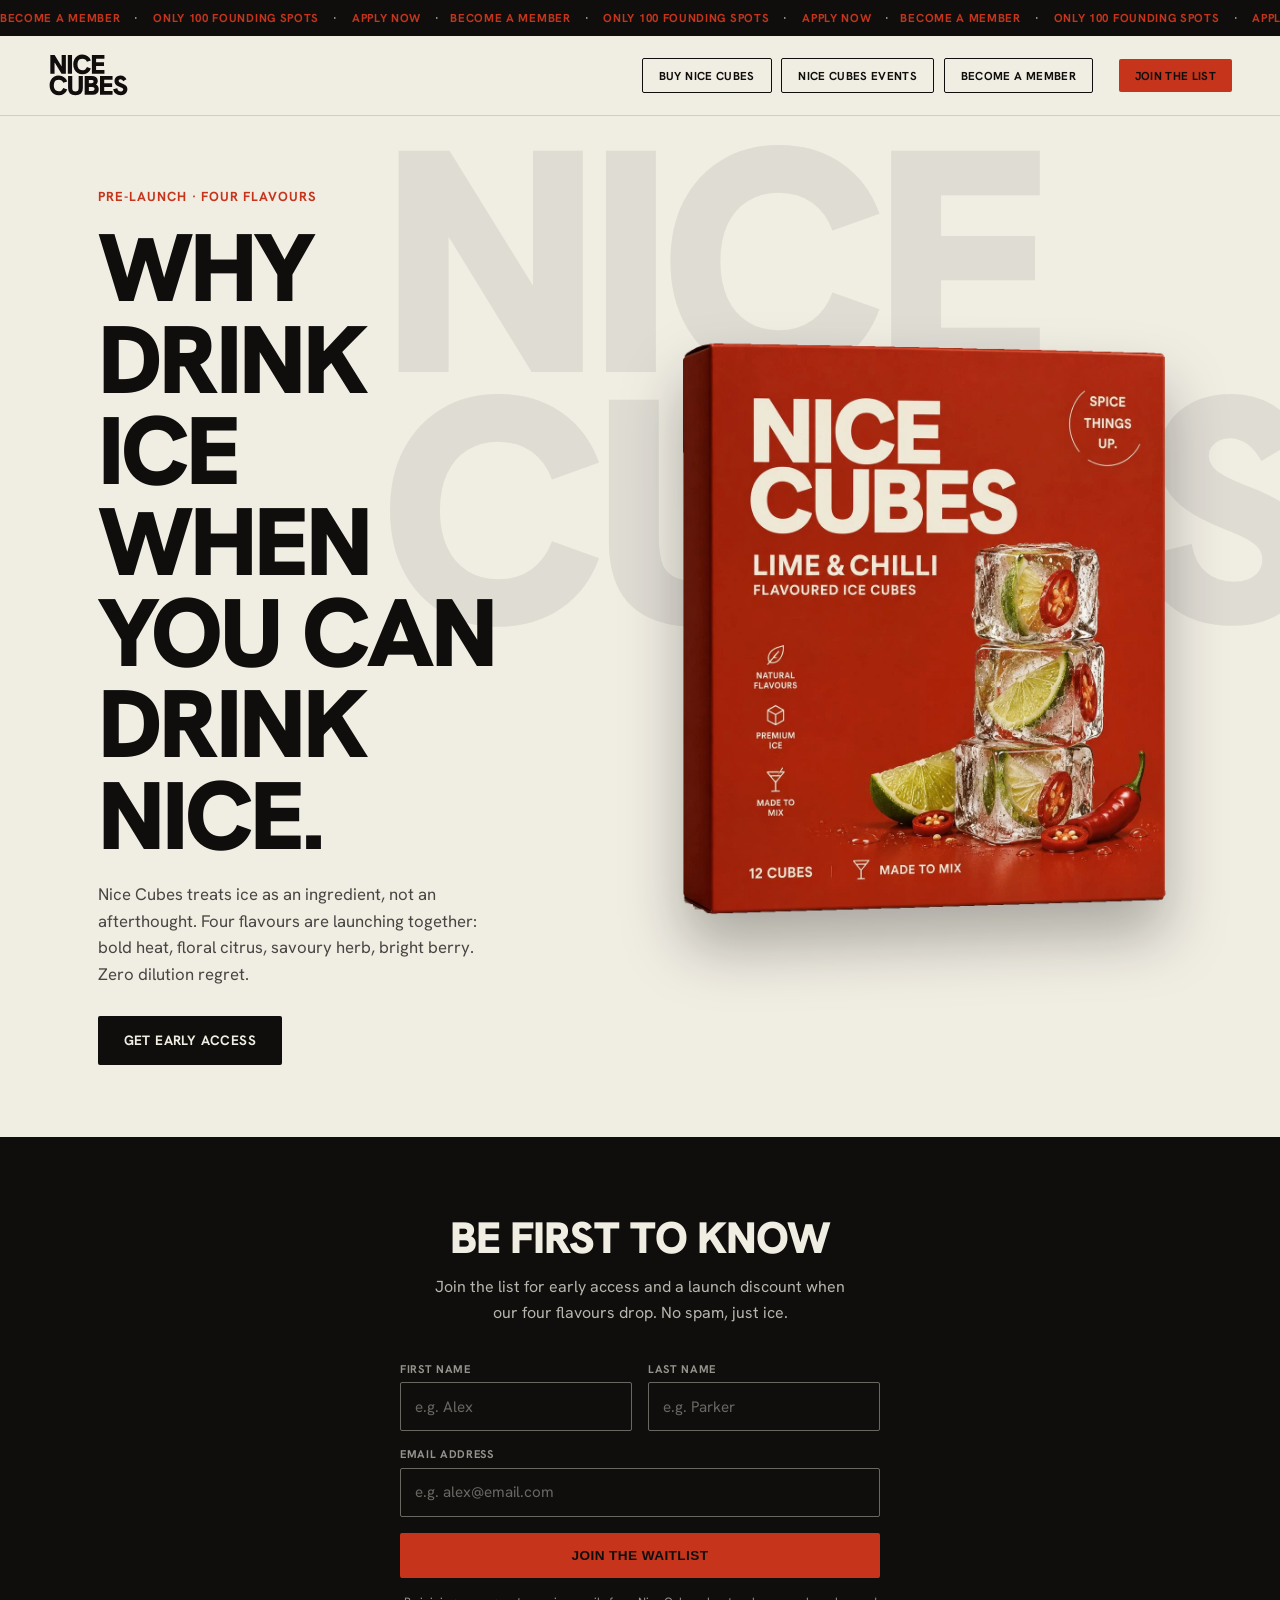
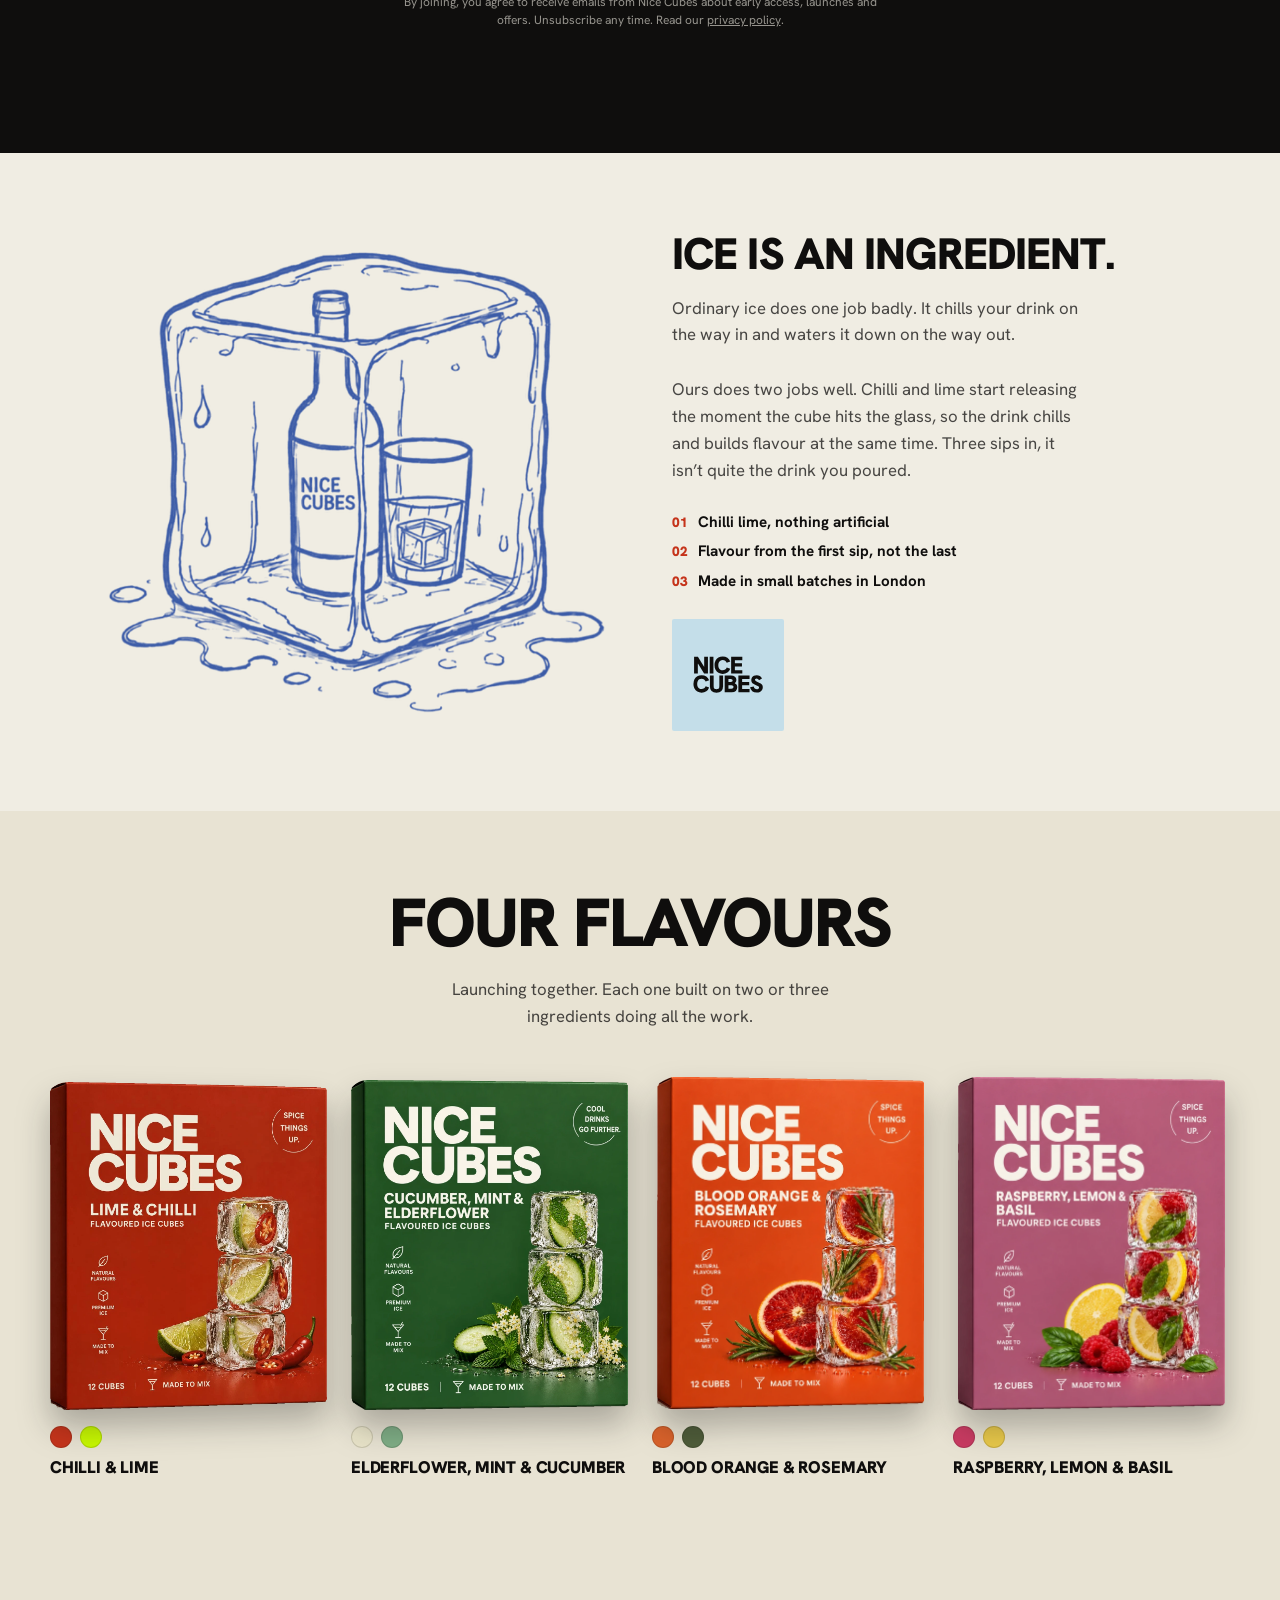
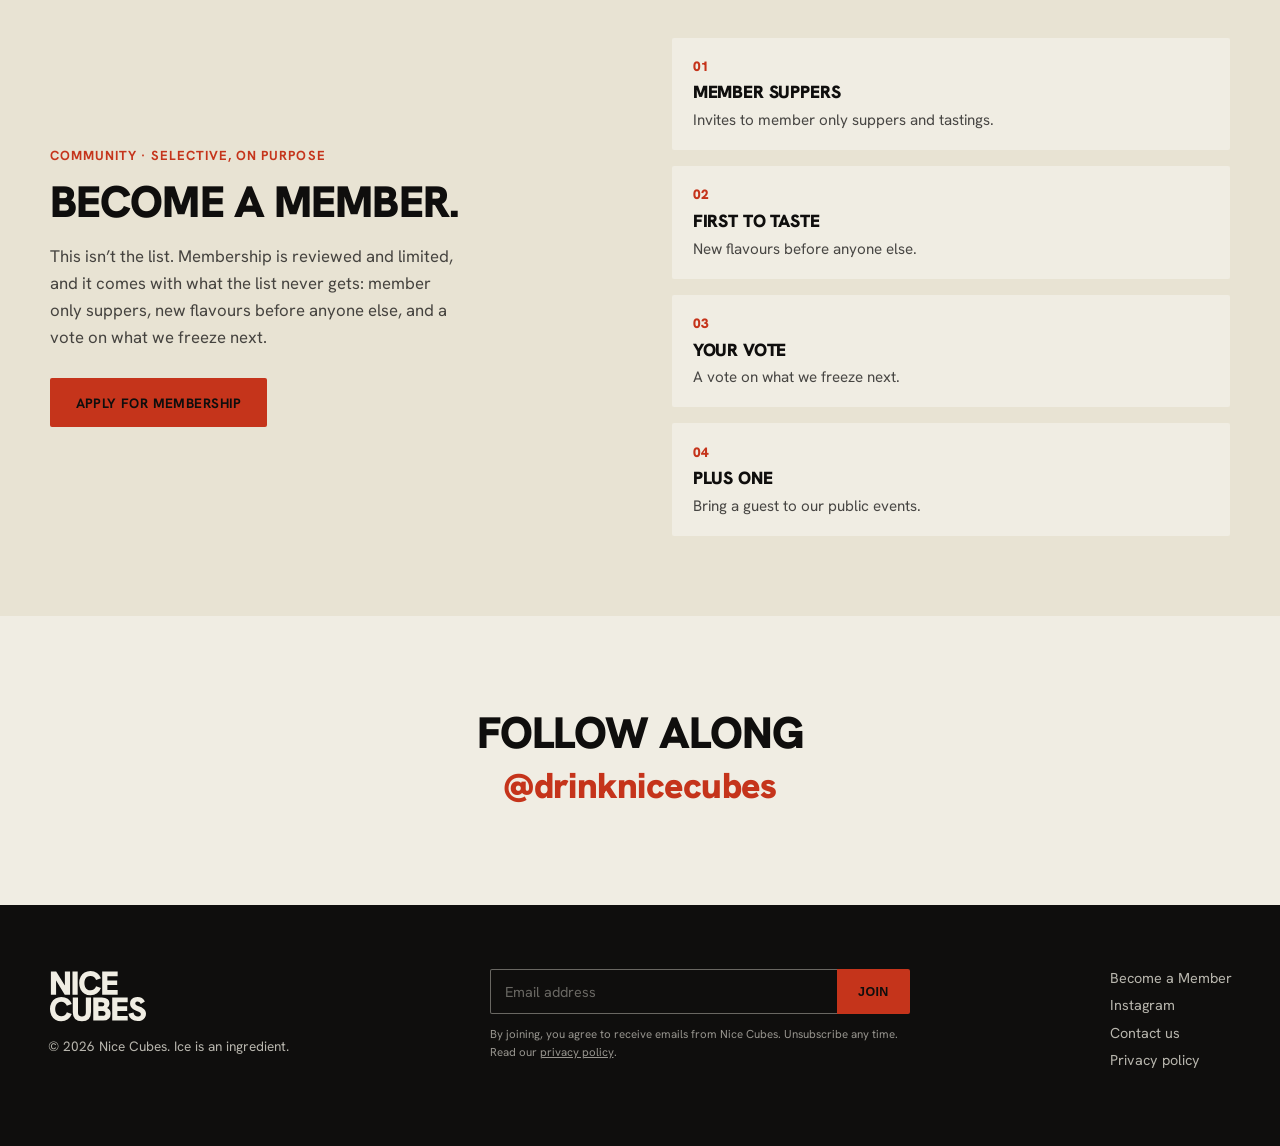
==== commit b37aed6a: "Slow the announcement ticker to half speed (20s to 40s per loop) Co-Authored-By: Claude Sonnet 5 <no" ====
--- a/index.html
+++ b/index.html
@@ -24,7 +24,7 @@
 <link rel="icon" href="/images/favicon.svg" type="image/svg+xml">
 <link rel="icon" href="/images/favicon-32.png" type="image/png" sizes="32x32">
 <link rel="apple-touch-icon" href="/images/apple-touch-icon.png">
-<link rel="stylesheet" href="/style.css?v=40">
+<link rel="stylesheet" href="/style.css?v=41">
 </head>
 <body>
 
--- a/style.css
+++ b/style.css
@@ -94,7 +94,7 @@
 .announce__track {
   display: flex;
   width: max-content;
-  animation: announce-scroll 20s linear infinite;
+  animation: announce-scroll 40s linear infinite;
 }
 
 .announce:hover .announce__track,
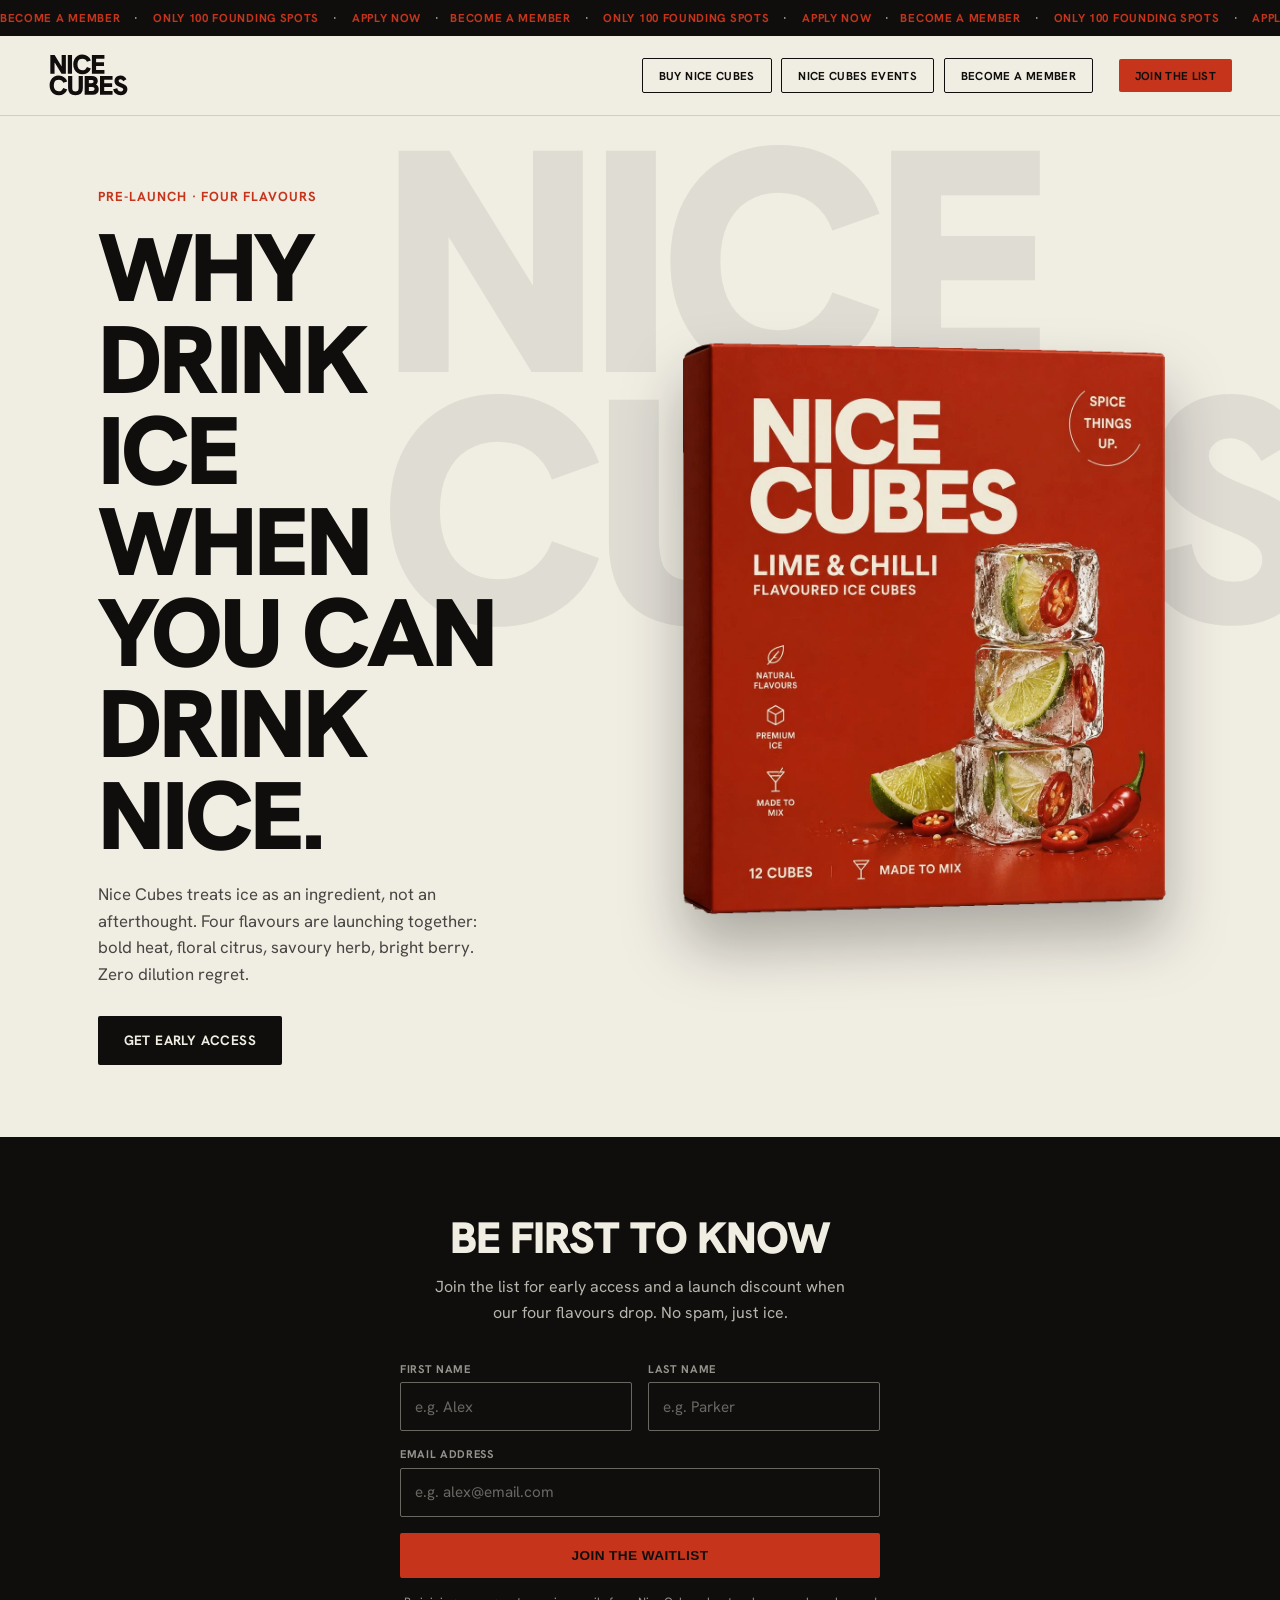
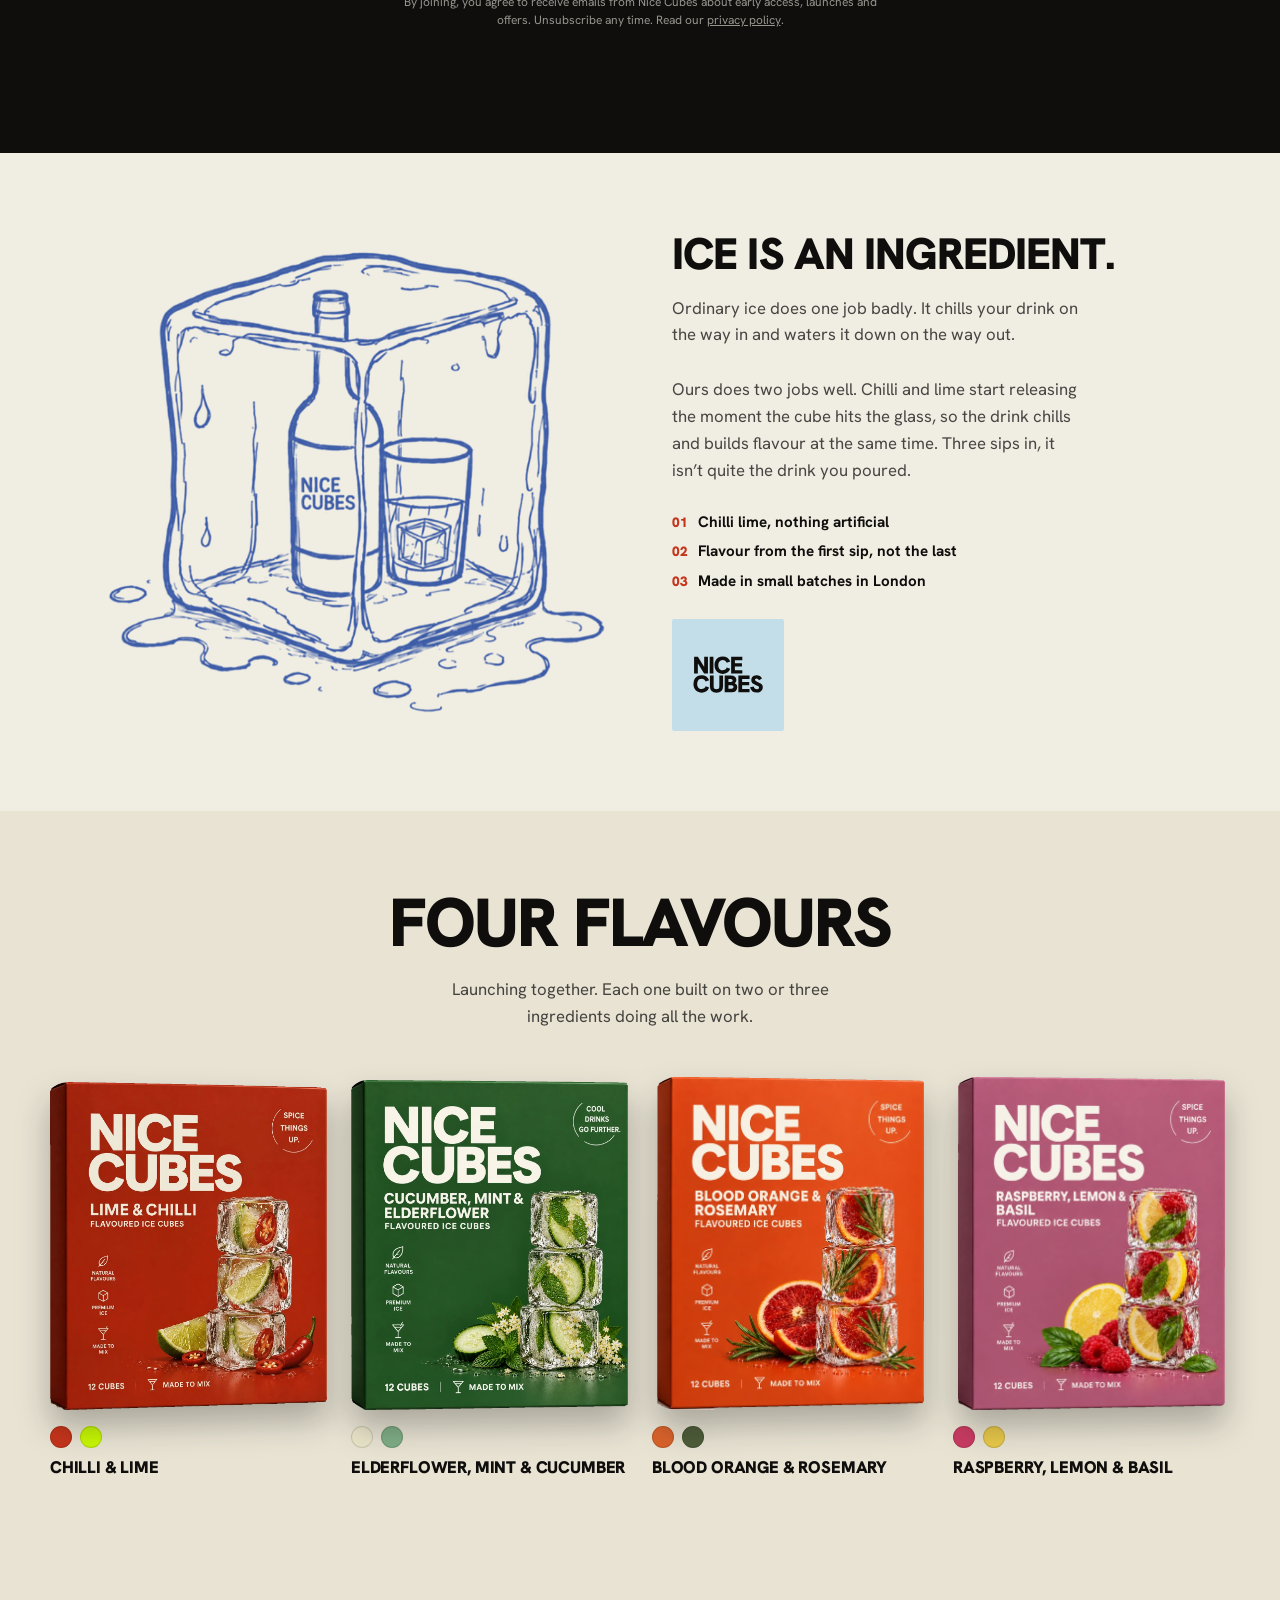
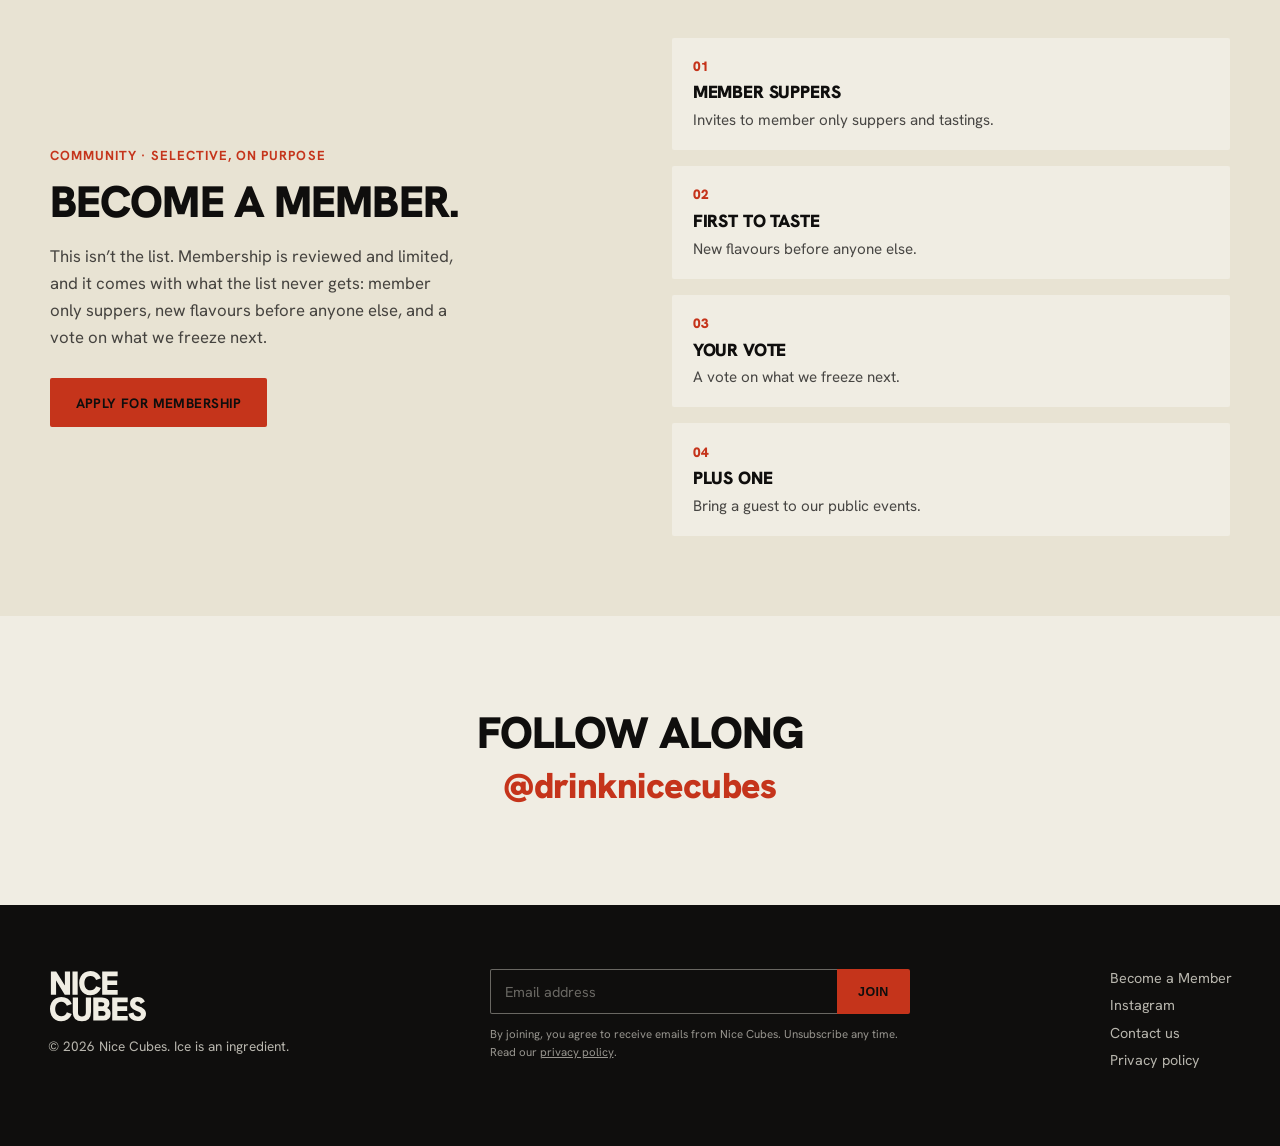
==== commit 71a53477: "Slide the four flavour cards into shot as you scroll to them Each card fades in and slides in from t" ====
--- a/index.html
+++ b/index.html
@@ -24,7 +24,7 @@
 <link rel="icon" href="/images/favicon.svg" type="image/svg+xml">
 <link rel="icon" href="/images/favicon-32.png" type="image/png" sizes="32x32">
 <link rel="apple-touch-icon" href="/images/apple-touch-icon.png">
-<link rel="stylesheet" href="/style.css?v=41">
+<link rel="stylesheet" href="/style.css?v=42">
 </head>
 <body>
 
@@ -520,6 +520,6 @@
   </nav>
 </footer>
 
-<script src="/script.js?v=20"></script>
+<script src="/script.js?v=21"></script>
 </body>
 </html>
--- a/style.css
+++ b/style.css
@@ -470,6 +470,30 @@
   filter: drop-shadow(0 18px 16px rgba(15, 14, 13, 0.28));
 }
 
+/* Cards slide into shot the first time they scroll into view. JS adds .reveal up front, then
+   .is-visible once each card crosses the viewport threshold, so a page with JS disabled just
+   shows the grid in its normal state instead of getting stuck hidden. */
+.flavour-card.reveal {
+  opacity: 0;
+  transform: translateX(48px);
+  transition: opacity 0.7s ease, transform 0.7s ease;
+}
+.flavour-card.reveal.is-visible {
+  opacity: 1;
+  transform: translateX(0);
+}
+.flavour-card.reveal:nth-child(2) { transition-delay: 0.1s; }
+.flavour-card.reveal:nth-child(3) { transition-delay: 0.2s; }
+.flavour-card.reveal:nth-child(4) { transition-delay: 0.3s; }
+
+@media (prefers-reduced-motion: reduce) {
+  .flavour-card.reveal {
+    opacity: 1;
+    transform: none;
+    transition: none;
+  }
+}
+
 .flavour-card__swatches {
   display: flex;
   gap: 0.5rem;
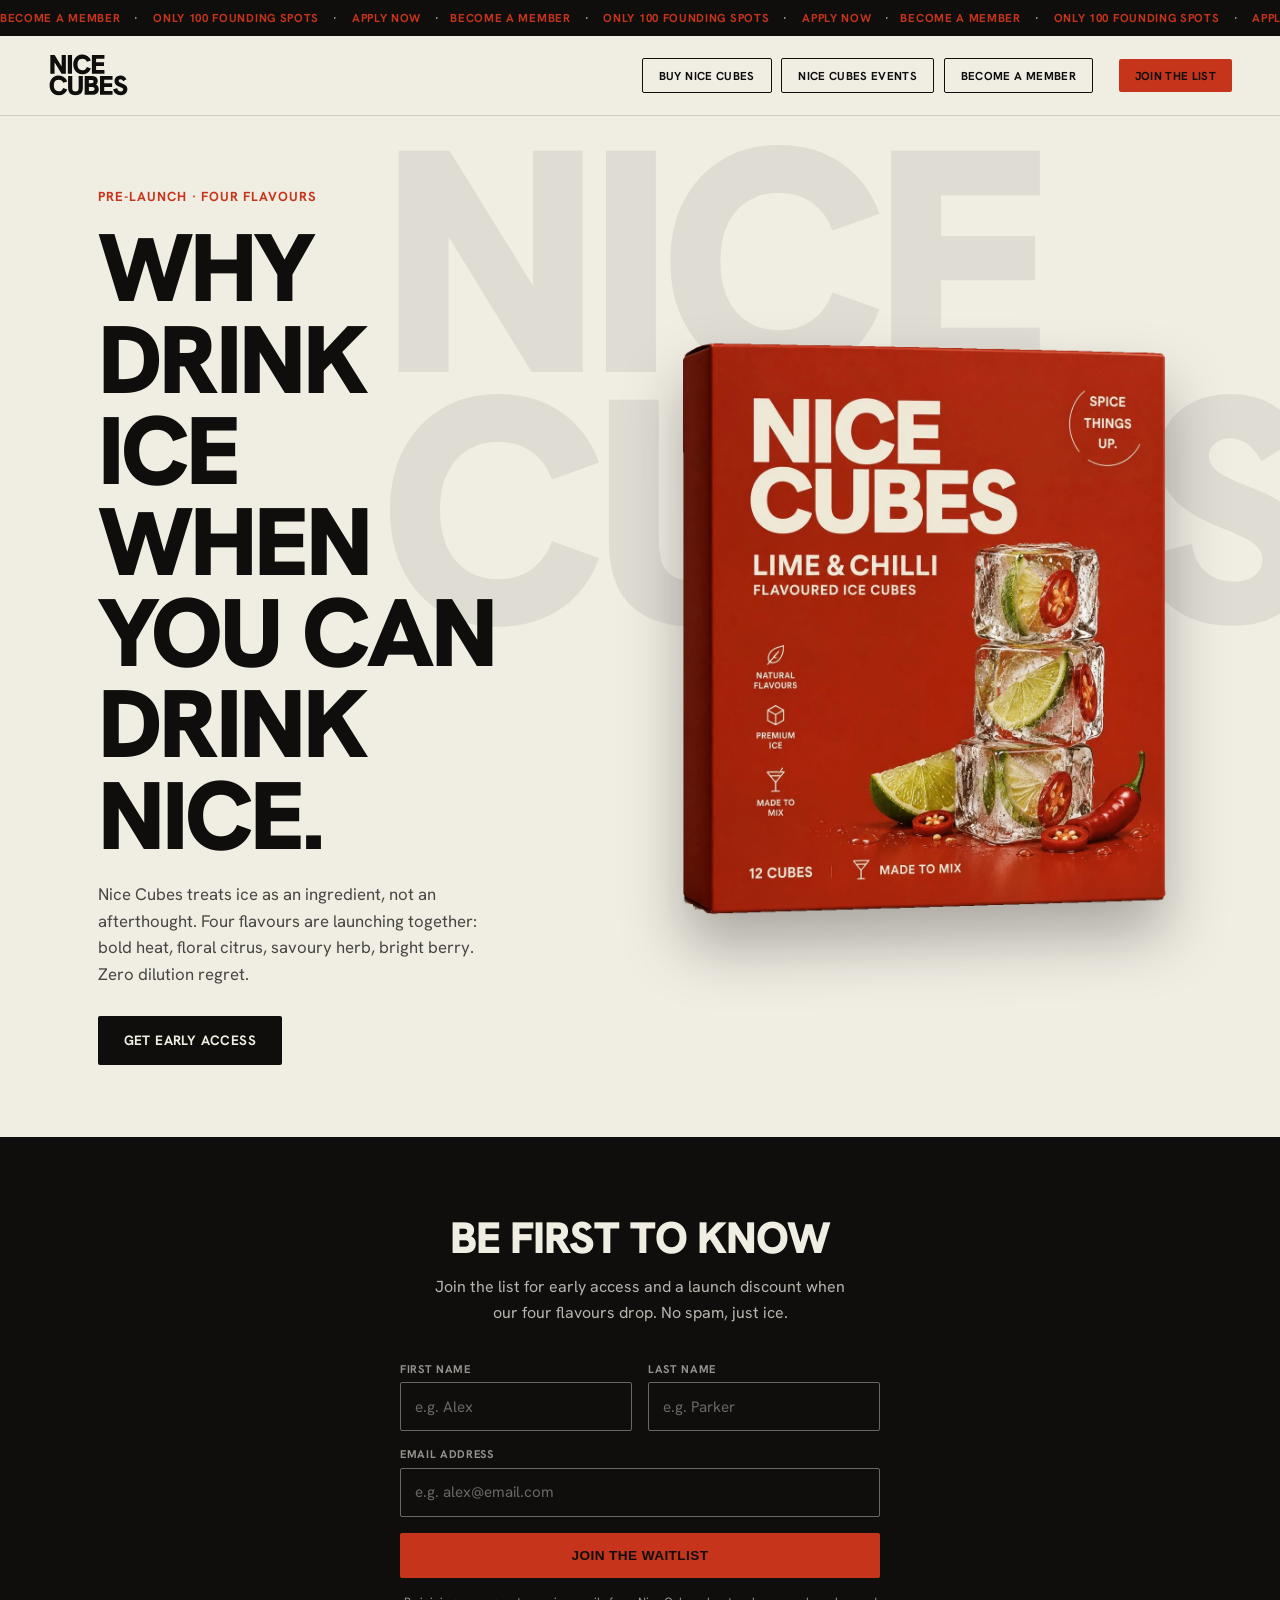
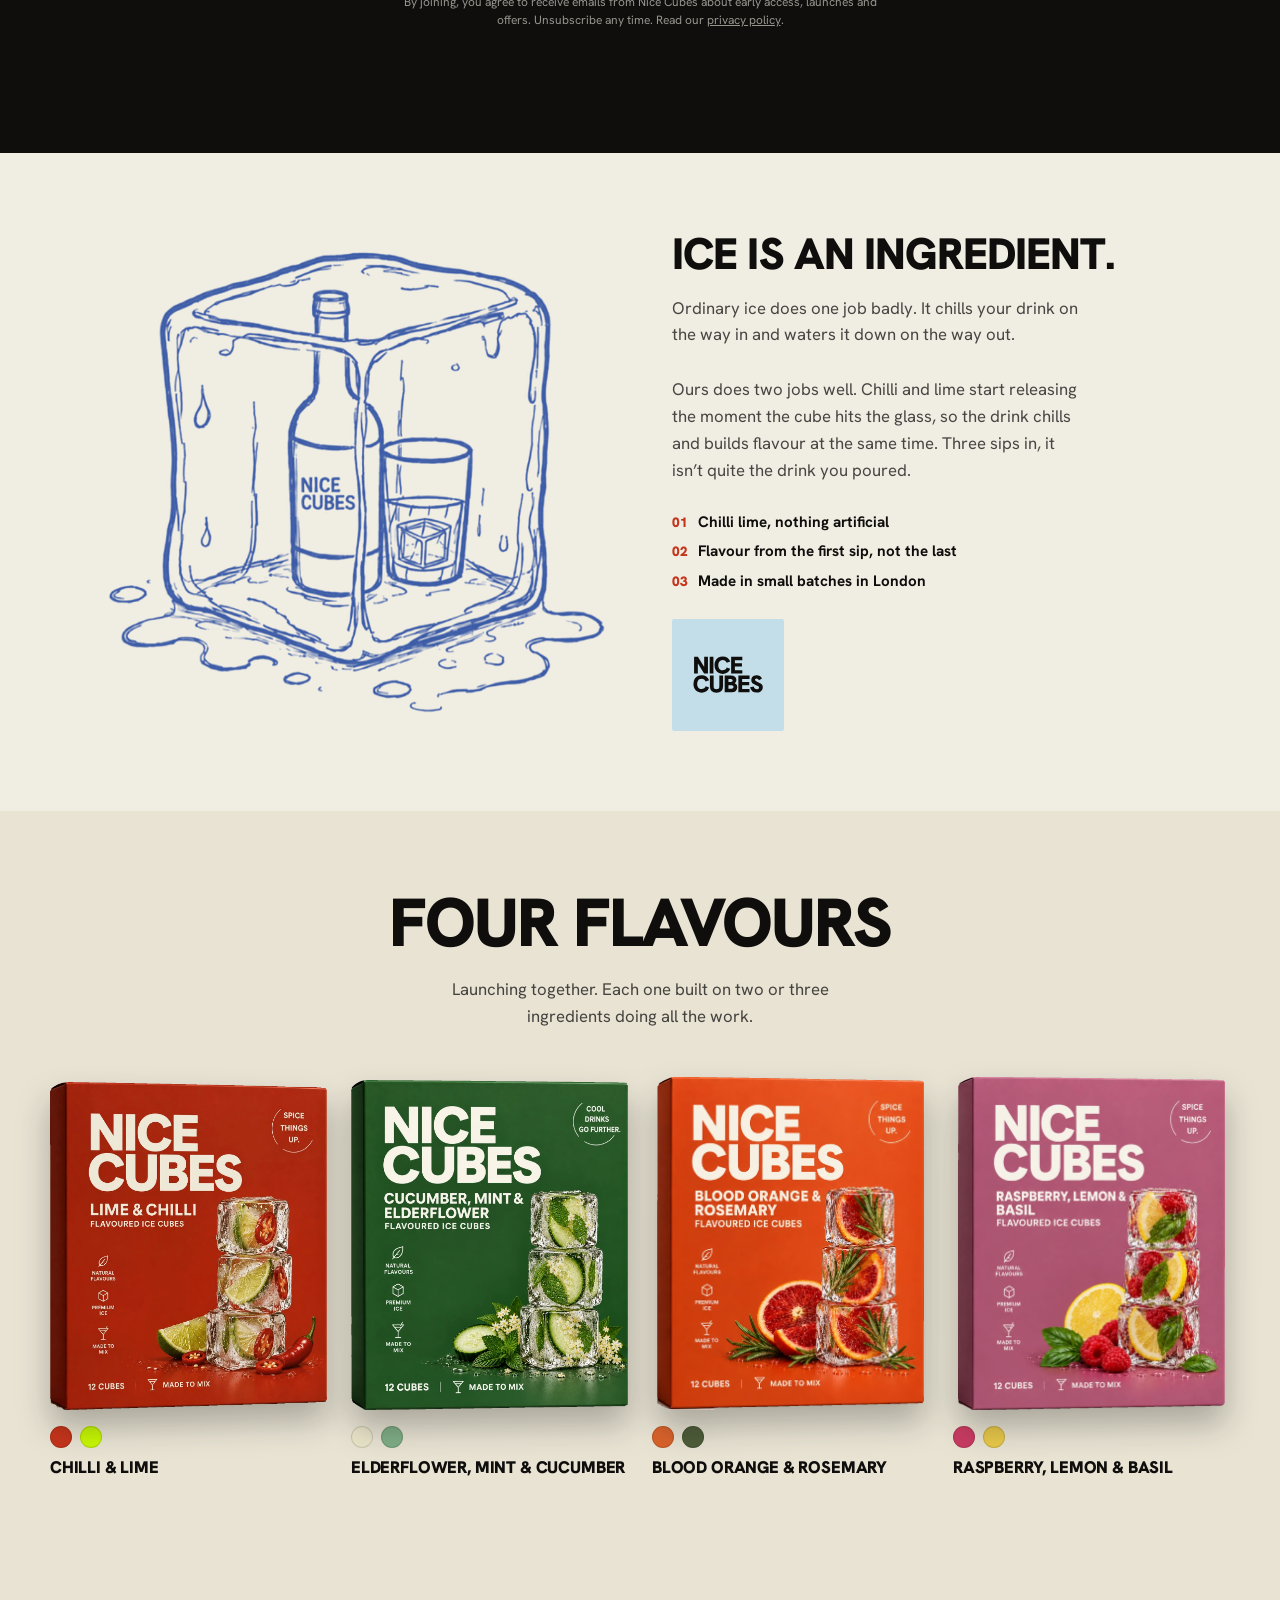
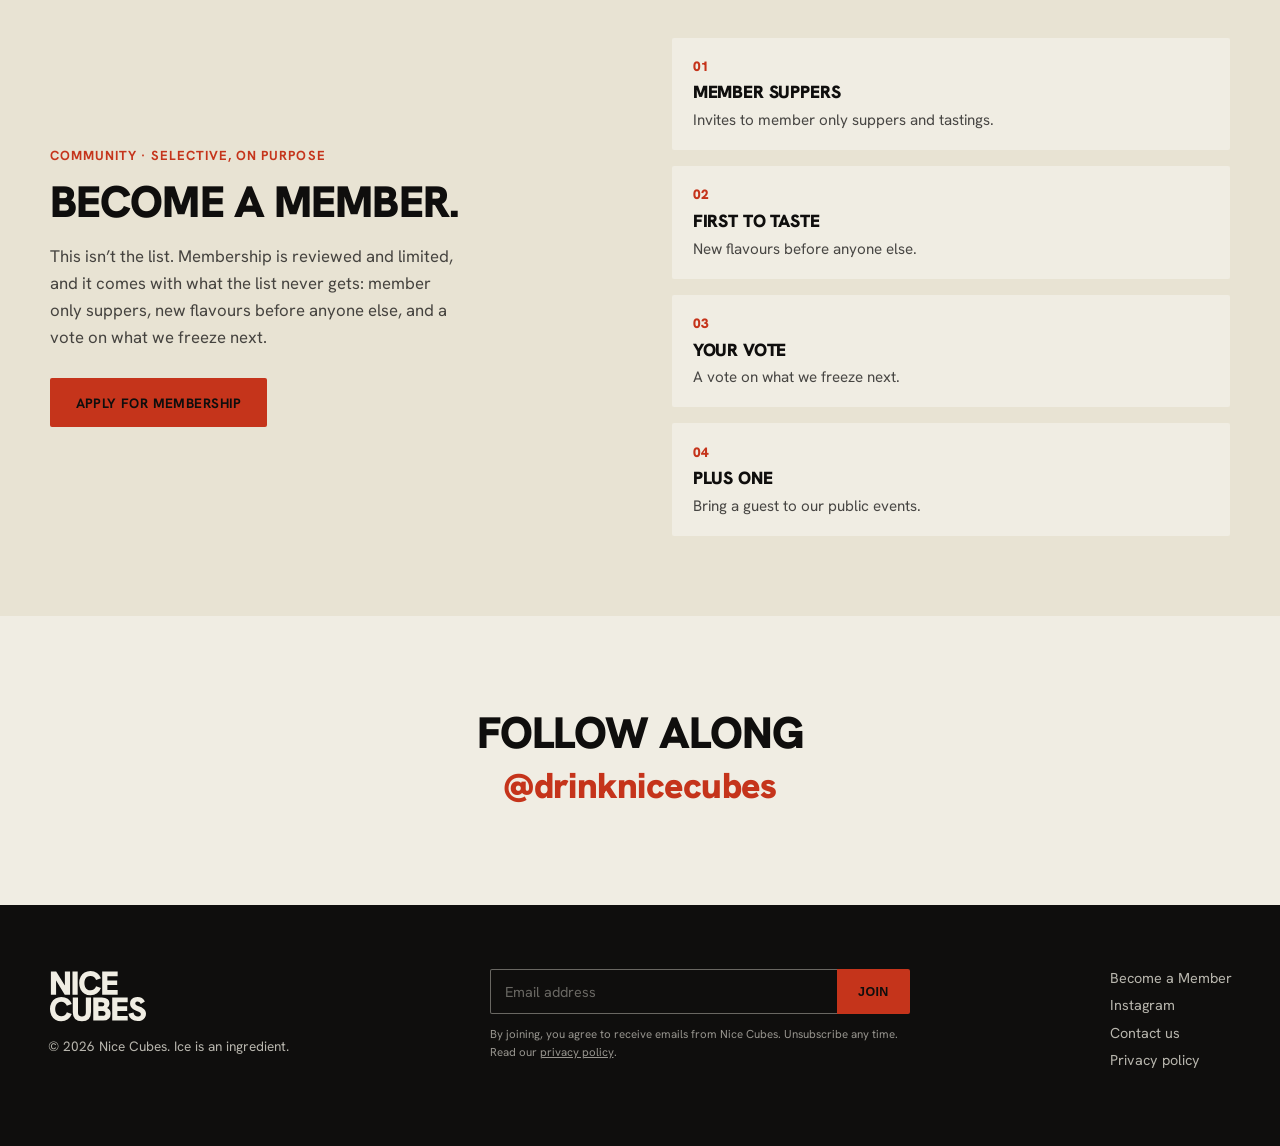
==== commit 36ef344a: "Add scroll-in animations to the hero, principles, member teaser and past events Hero text and box ri" ====
--- a/index.html
+++ b/index.html
@@ -24,7 +24,7 @@
 <link rel="icon" href="/images/favicon.svg" type="image/svg+xml">
 <link rel="icon" href="/images/favicon-32.png" type="image/png" sizes="32x32">
 <link rel="apple-touch-icon" href="/images/apple-touch-icon.png">
-<link rel="stylesheet" href="/style.css?v=42">
+<link rel="stylesheet" href="/style.css?v=43">
 </head>
 <body>
 
@@ -520,6 +520,6 @@
   </nav>
 </footer>
 
-<script src="/script.js?v=21"></script>
+<script src="/script.js?v=22"></script>
 </body>
 </html>
--- a/style.css
+++ b/style.css
@@ -271,6 +271,24 @@
 
 .hero__text { max-width: 46ch; }
 
+/* Hero: text lines and the box rise in on load (or whenever the home page is switched back to,
+   since the SPA router just toggles [hidden] and a CSS animation restarts once an element is
+   displayed again). Pure CSS, no JS: nothing to gate beyond the reduced-motion override below. */
+@keyframes hero-rise {
+  from { opacity: 0; transform: translateY(18px); }
+  to { opacity: 1; transform: translateY(0); }
+}
+.hero__text > * { animation: hero-rise 0.7s ease both; }
+.hero__text > *:nth-child(1) { animation-delay: 0s; }
+.hero__text > *:nth-child(2) { animation-delay: 0.08s; }
+.hero__text > *:nth-child(3) { animation-delay: 0.16s; }
+.hero__text > *:nth-child(4) { animation-delay: 0.24s; }
+.hero__media { animation: hero-rise 0.8s ease 0.15s both; }
+
+@media (prefers-reduced-motion: reduce) {
+  .hero__text > *, .hero__media { animation: none; }
+}
+
 .hero__img {
   width: 100%;
   height: auto;
@@ -445,6 +463,20 @@
 }
 
 .principles__num { color: var(--accent); font-weight: 900; font-size: 0.85rem; }
+
+/* Principles list: each line rises in as the ingredient section scrolls into view. */
+.principles li.reveal {
+  opacity: 0;
+  transform: translateY(14px);
+  transition: opacity 0.6s ease, transform 0.6s ease;
+}
+.principles li.reveal.is-visible { opacity: 1; transform: translateY(0); }
+.principles li.reveal:nth-child(2) { transition-delay: 0.1s; }
+.principles li.reveal:nth-child(3) { transition-delay: 0.2s; }
+
+@media (prefers-reduced-motion: reduce) {
+  .principles li.reveal { opacity: 1; transform: none; transition: none; }
+}
 
 /* Four flavours */
 .flavours {
@@ -818,6 +850,18 @@
 .member-teaser__perks { grid-template-columns: 1fr; margin: 0; }
 .member-teaser__perks .perk { background: var(--cream); }
 
+/* Member teaser: the whole card rises and fades in the first time it scrolls into view. */
+.member-teaser__inner.reveal {
+  opacity: 0;
+  transform: translateY(24px);
+  transition: opacity 0.7s ease, transform 0.7s ease;
+}
+.member-teaser__inner.reveal.is-visible { opacity: 1; transform: translateY(0); }
+
+@media (prefers-reduced-motion: reduce) {
+  .member-teaser__inner.reveal { opacity: 1; transform: none; transition: none; }
+}
+
 /* Waitlist success follow-up: nudges toward free membership right after joining */
 .join-followup {
   position: relative;
@@ -956,6 +1000,21 @@
 
 .dropzone:hover { border-color: var(--accent); }
 .dropzone.is-dragover { border-color: var(--accent); background: #ded5b8; }
+
+/* Past events photos: each one rises in, staggered, the first time the grid scrolls into view. */
+.dropzone.reveal {
+  opacity: 0;
+  transform: translateY(24px);
+  transition: opacity 0.6s ease, transform 0.6s ease, border-color 0.15s ease, background 0.15s ease;
+}
+.dropzone.reveal.is-visible { opacity: 1; transform: translateY(0); }
+.dropzone.reveal:nth-child(2) { transition-delay: 0.1s; }
+.dropzone.reveal:nth-child(3) { transition-delay: 0.2s; }
+.dropzone.reveal:nth-child(4) { transition-delay: 0.3s; }
+
+@media (prefers-reduced-motion: reduce) {
+  .dropzone.reveal { opacity: 1; transform: none; transition: border-color 0.15s ease, background 0.15s ease; }
+}
 
 .dropzone--tall { aspect-ratio: 4 / 5; }
 .dropzone--square { aspect-ratio: 1 / 1; }
